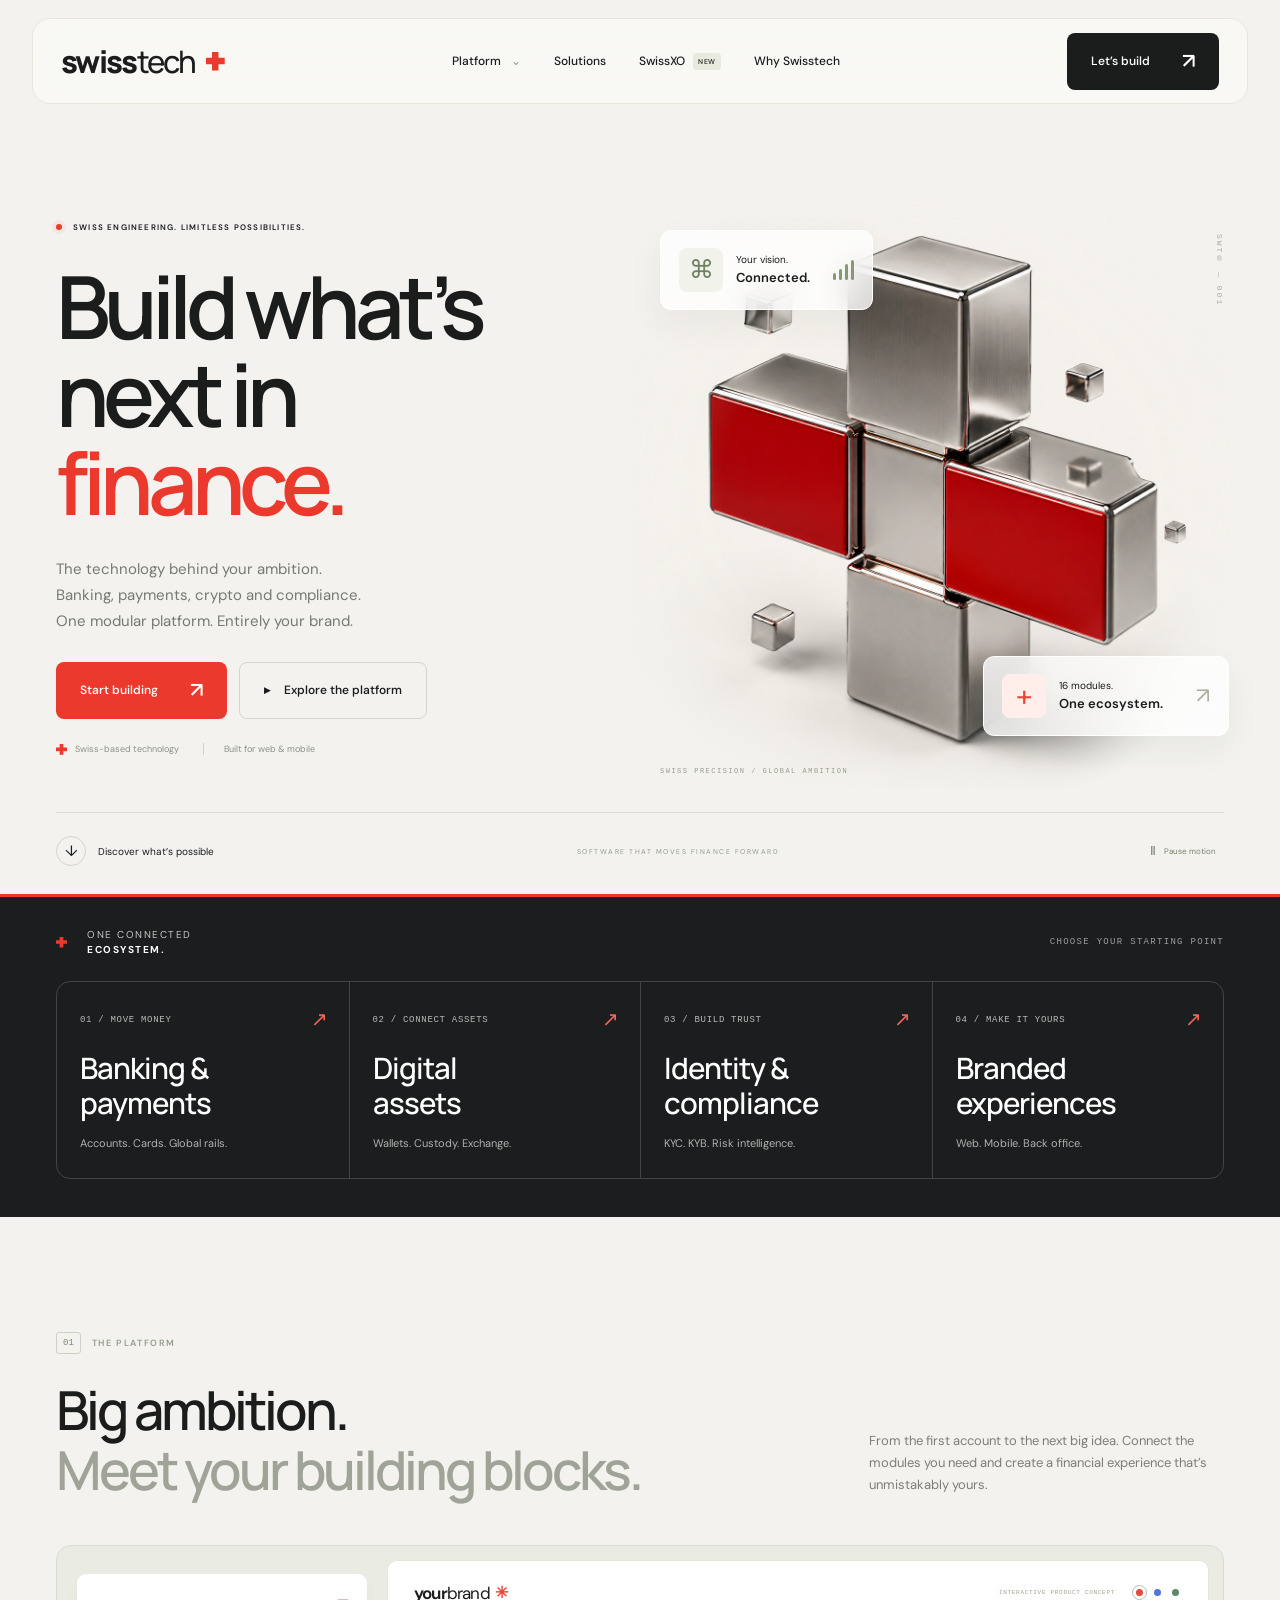
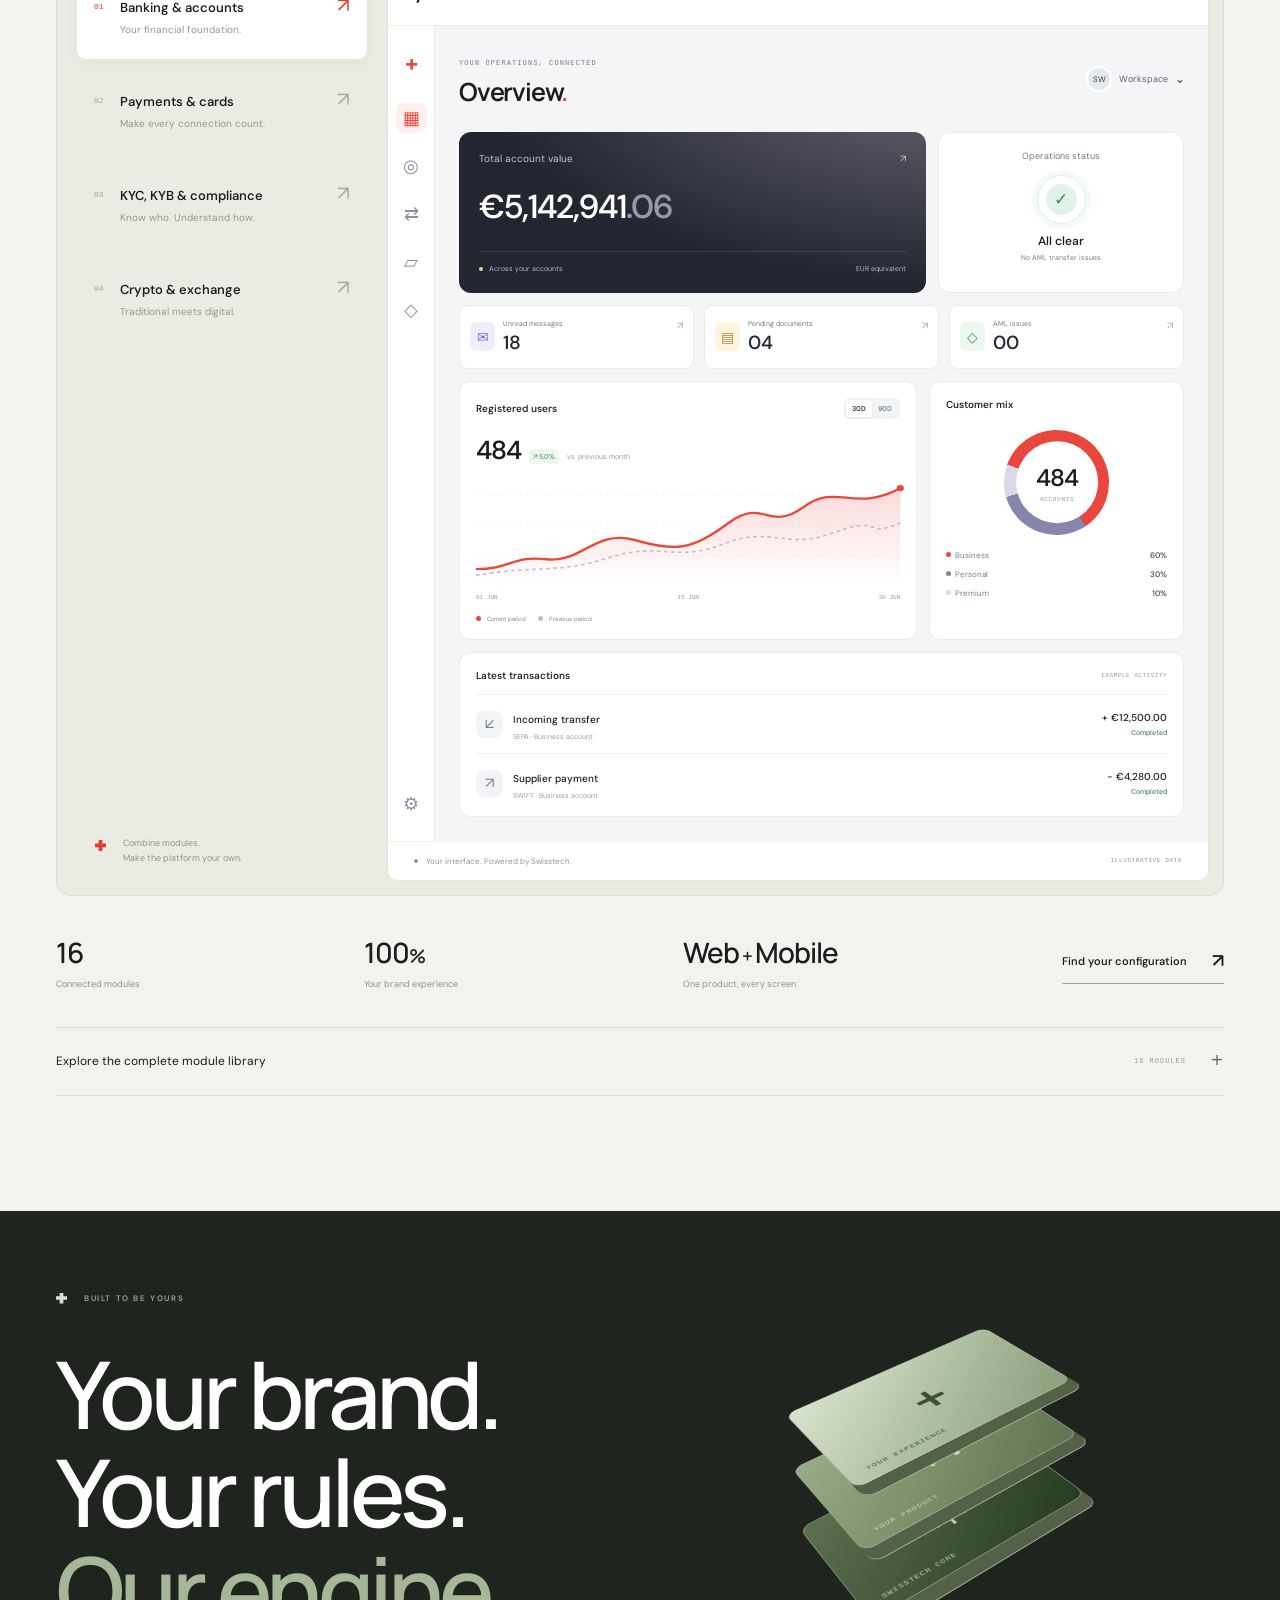
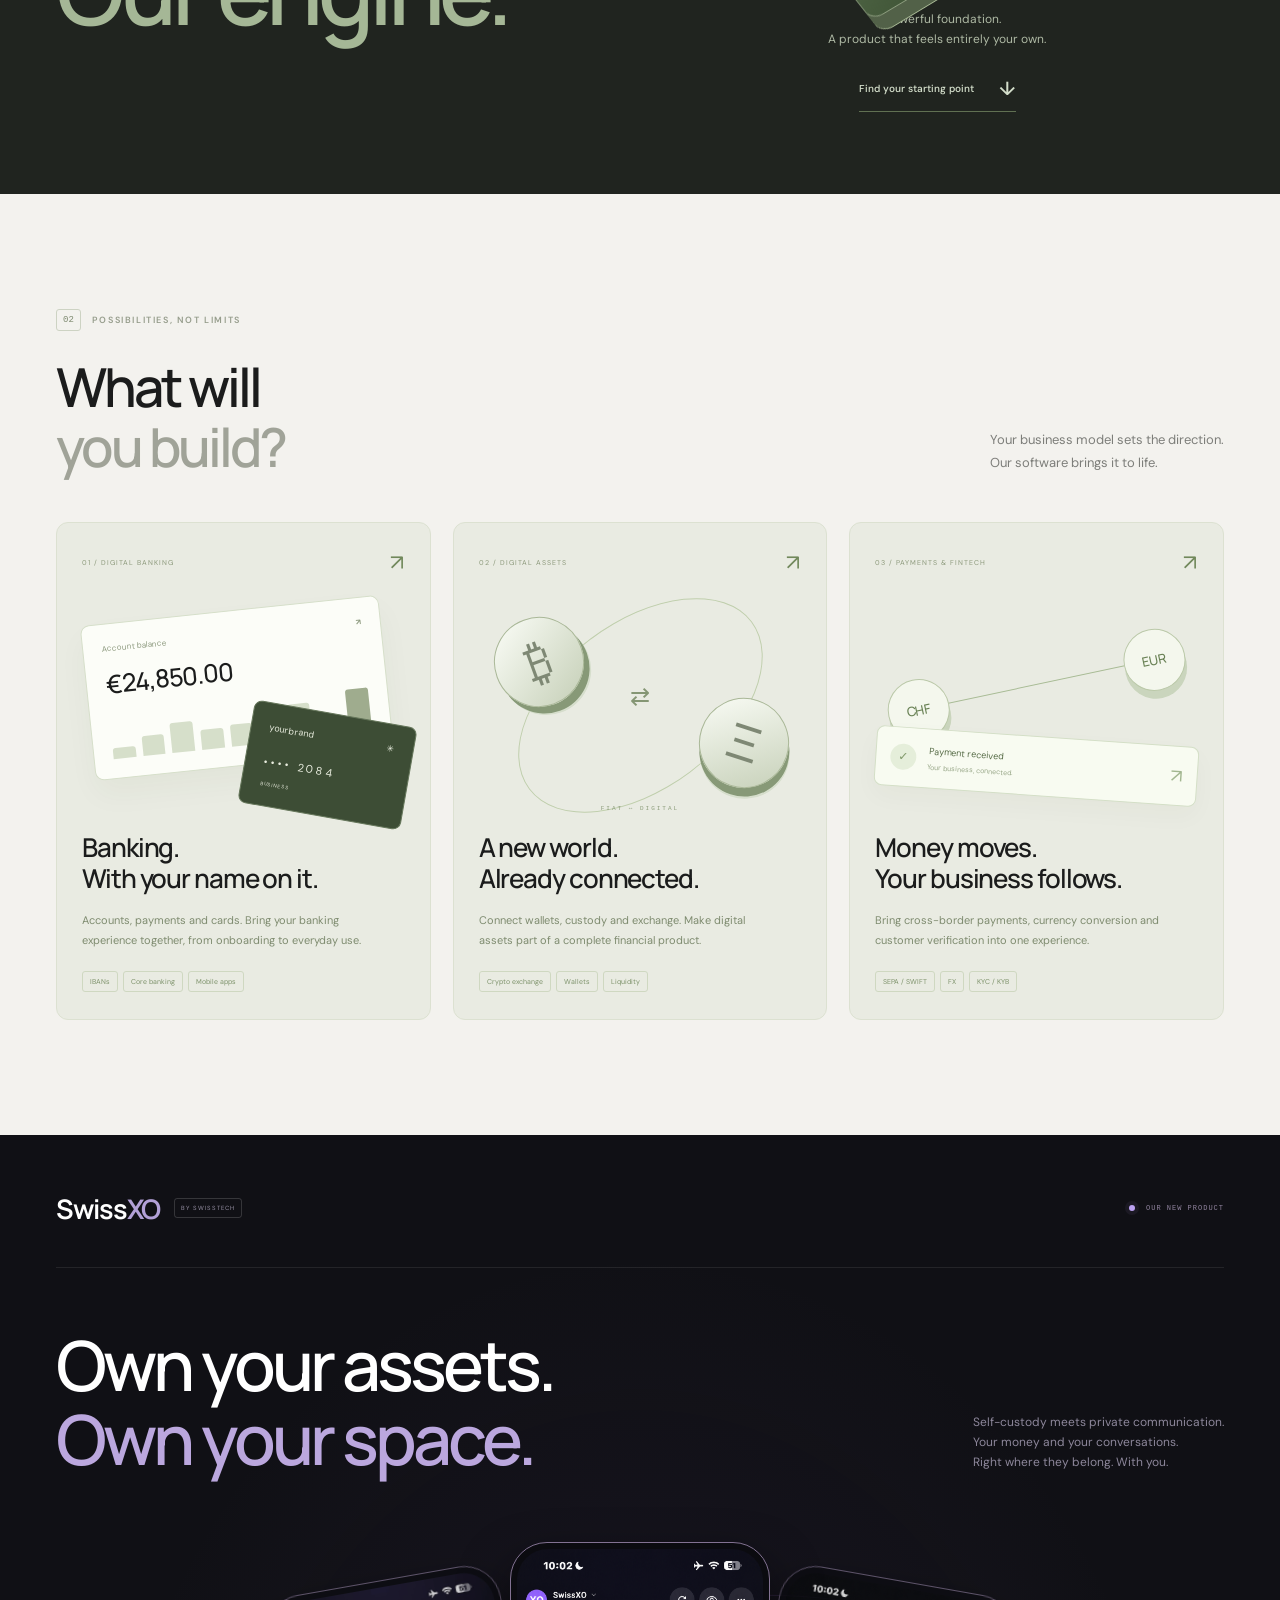
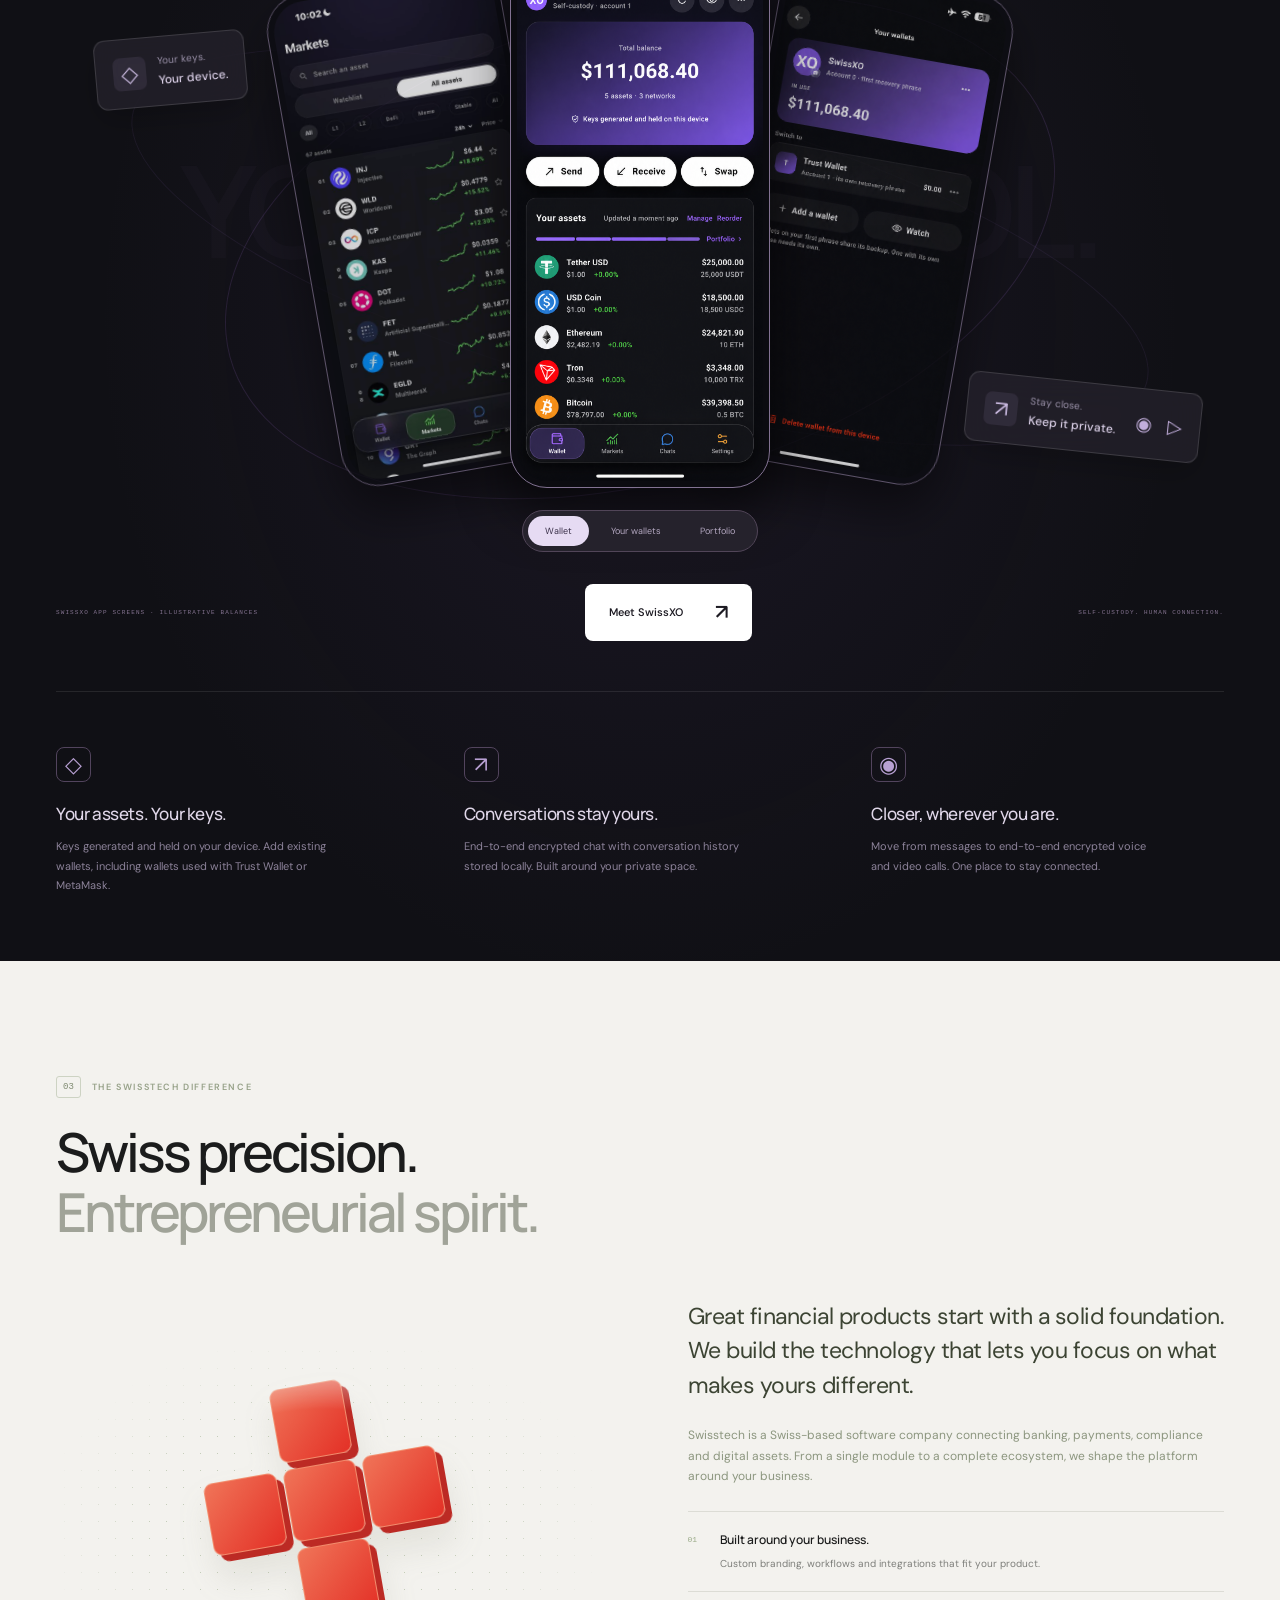
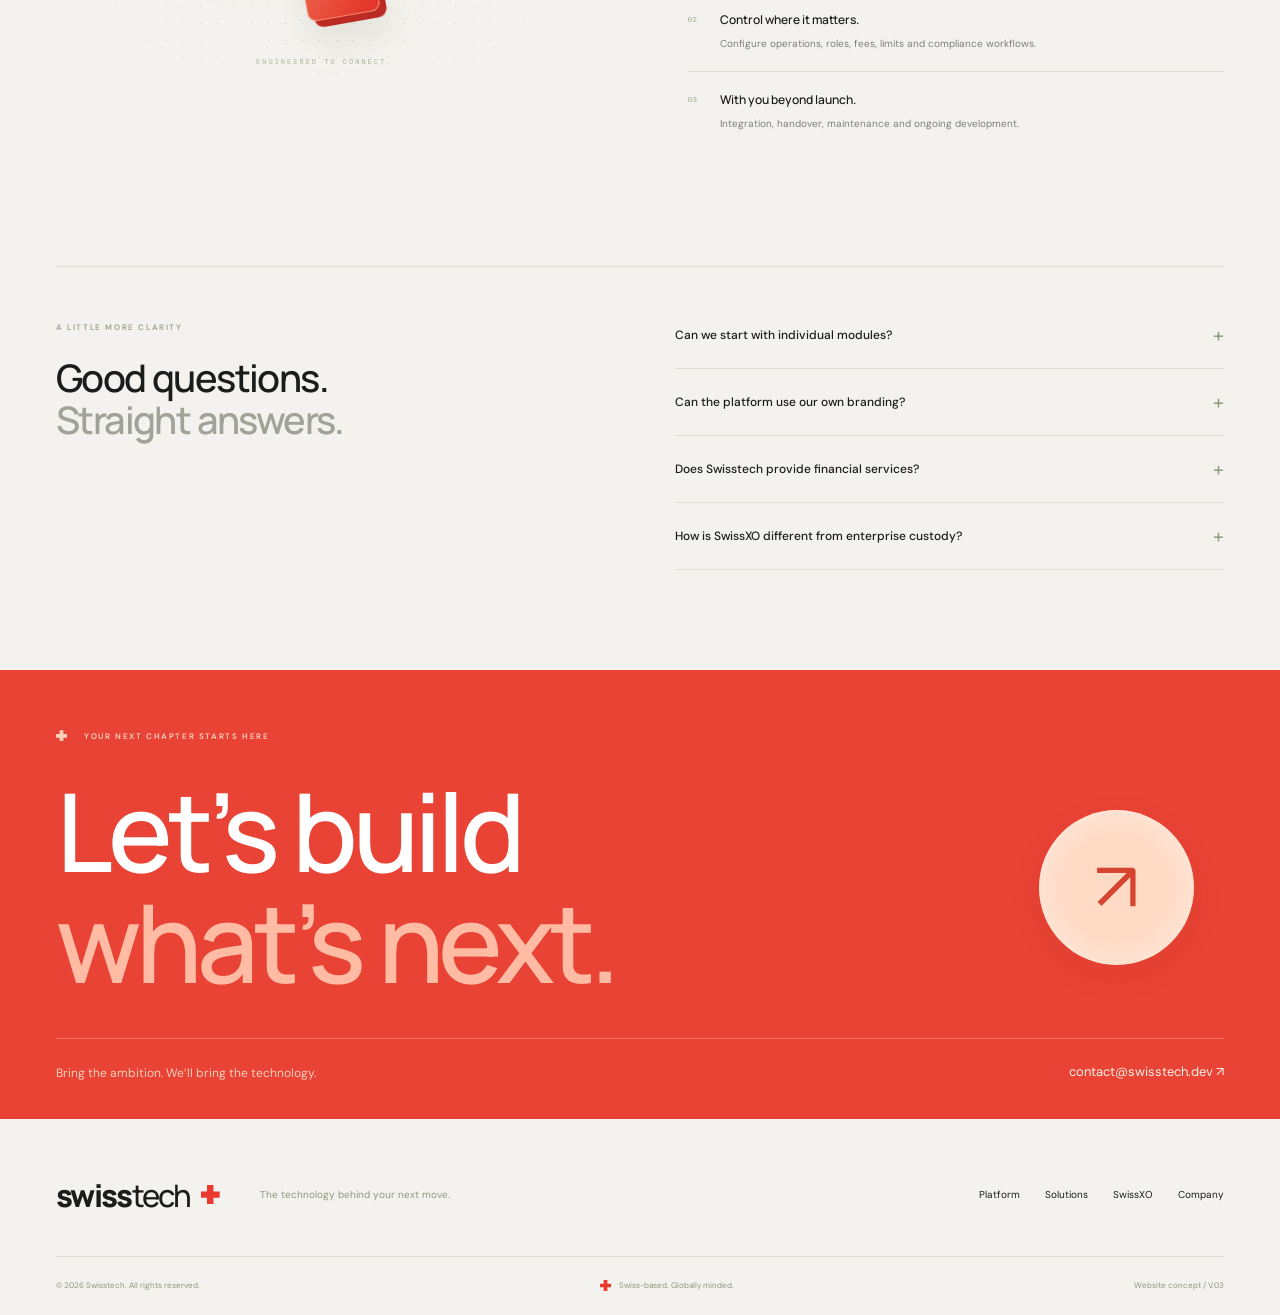
==== index.html @ 1ef25913 "Publish Swisstech evaluation website v3 Publish the reviewed static website, branded SwissXO demo sc" ====
<!doctype html>
<html lang="en">
  <head>
    <meta charset="UTF-8" />
    <meta name="viewport" content="width=device-width, initial-scale=1" />
    <meta
      name="description"
      content="Build your next financial product with Swisstech. Modular banking, payments, crypto and compliance software — and SwissXO, our self-custody wallet and private communication app."
    />
    <meta name="theme-color" content="#f3f2ee" />
    <meta name="robots" content="noindex, nofollow" />
    <title>Swisstech — Build what’s next in finance.</title>
    <link rel="icon" href="./favicon.svg" />
    <link rel="preload" as="image" href="./hero-sculpture.webp" />
    <link rel="stylesheet" href="./styles.css" />
    <link rel="stylesheet" href="./refinements.css" />
    <script type="module" src="./app.js"></script>
  </head>
  <body>
    <a class="skip" href="#main">Skip to content</a>
    <div class="scroll-progress" aria-hidden="true"></div>
    <header class="header">
      <a class="brand" href="#" aria-label="Swisstech home"
        >swiss<span>tech</span><i class="cross" aria-hidden="true"></i></a
      ><button
        class="menu-toggle"
        aria-expanded="false"
        aria-controls="navigation"
      >
        Menu <span>☰</span>
      </button>
      <nav id="navigation" aria-label="Main navigation">
        <a href="#platform">Platform <span>⌄</span></a
        ><a href="#solutions">Solutions</a
        ><a href="#swissxo">SwissXO <span class="new">NEW</span></a
        ><a href="#company">Why Swisstech</a>
      </nav>
      <button class="button dark nav-cta" data-contact>
        Let’s build <span>↗</span>
      </button>
    </header>
    <main id="main">
      <section class="hero wrap">
        <div class="hero-copy">
          <div class="eyebrow">
            <span class="status-dot"></span> SWISS ENGINEERING. LIMITLESS
            POSSIBILITIES.
          </div>
          <h1>
            Build what’s<br />next in<br /><span class="hero-last"
              >finance<span class="period">.</span></span
            >
          </h1>
          <p>
            The technology behind your ambition.<br />Banking, payments, crypto
            and compliance.<br />One modular platform. Entirely your brand.
          </p>
          <div class="actions">
            <button class="button red" data-contact>
              Start building <span>↗</span></button
            ><a class="button outline" href="#platform"
              ><span class="play-icon">▶</span> Explore the platform</a
            >
          </div>
          <div class="hero-proof">
            <span><i class="mini-cross"></i> Swiss-based technology</span
            ><span>Built for web & mobile</span>
          </div>
        </div>
        <div class="hero-art">
          <div class="sculpture-stage">
            <img
              class="sculpture"
              src="./hero-sculpture.webp"
              alt="Sculptural Swiss cross assembled from polished metal and red modular blocks"
              width="1254"
              height="1254"
              fetchpriority="high"
            />
          </div>
          <a
            class="art-label label-top"
            href="#modules"
            data-modules="experience"
          >
            <span class="tiny-icon">⌘</span>
            <div>Your vision.<strong>Connected.</strong></div>
            <span class="signal"><i></i><i></i><i></i><i></i></span>
          </a>
          <a class="art-label label-bottom" href="#modules" data-modules="all">
            <span class="tiny-icon red-icon">+</span>
            <div>16 modules.<strong>One ecosystem.</strong></div>
            <span class="label-arrow">↗</span>
          </a>
          <div class="art-coordinate">SWISS PRECISION / GLOBAL AMBITION</div>
          <div class="art-index">SWT® — 001</div>
        </div>
        <div class="hero-bottom">
          <a href="#platform"
            ><span class="circle-arrow">↓</span> Discover what’s possible</a
          ><span>SOFTWARE THAT MOVES FINANCE FORWARD</span
          ><button
            class="motion-toggle"
            aria-pressed="false"
            aria-label="Pause decorative motion"
          >
            Ⅱ <span>Pause motion</span>
          </button>
        </div>
      </section>
      <nav class="ecosystem-band" aria-label="Explore the module ecosystem">
        <div class="wrap">
          <div class="ecosystem-intro">
            <span class="mini-cross"></span
            ><span>ONE CONNECTED<br /><b>ECOSYSTEM.</b></span
            ><small>CHOOSE YOUR STARTING POINT</small>
          </div>
          <div class="ecosystem-links">
            <a href="#modules" data-modules="banking"
              ><small>01 / MOVE MONEY</small
              ><strong>Banking &<br />payments <span>↗</span></strong>
              <p>Accounts. Cards. Global rails.</p></a
            >
            <a href="#modules" data-modules="crypto"
              ><small>02 / CONNECT ASSETS</small
              ><strong>Digital<br />assets <span>↗</span></strong>
              <p>Wallets. Custody. Exchange.</p></a
            >
            <a href="#modules" data-modules="compliance"
              ><small>03 / BUILD TRUST</small
              ><strong>Identity &<br />compliance <span>↗</span></strong>
              <p>KYC. KYB. Risk intelligence.</p></a
            >
            <a href="#modules" data-modules="experience"
              ><small>04 / MAKE IT YOURS</small
              ><strong>Branded<br />experiences <span>↗</span></strong>
              <p>Web. Mobile. Back office.</p></a
            >
          </div>
        </div>
      </nav>
      <section class="platform section wrap" id="platform">
        <div class="section-heading reveal">
          <div class="eyebrow">
            <span class="section-index">01</span> THE PLATFORM
          </div>
          <h2>
            Big ambition.<br /><span class="subtle"
              >Meet your building blocks.</span
            >
          </h2>
          <p>
            From the first account to the next big idea. Connect the modules you
            need and create a financial experience that’s unmistakably yours.
          </p>
        </div>
        <div class="platform-workbench reveal">
          <div
            class="product-tabs"
            role="tablist"
            aria-label="Explore platform capabilities"
          >
            <button
              id="tab-banking"
              role="tab"
              aria-selected="true"
              aria-controls="product-panel"
              data-product="banking"
              class="active"
            >
              <span class="tab-number">01</span>
              <div>
                <strong>Banking & accounts</strong
                ><small>Your financial foundation.</small>
              </div>
              <span class="tab-arrow">↗</span></button
            ><button
              id="tab-payments"
              role="tab"
              aria-selected="false"
              tabindex="-1"
              aria-controls="product-panel"
              data-product="payments"
            >
              <span class="tab-number">02</span>
              <div>
                <strong>Payments & cards</strong
                ><small>Make every connection count.</small>
              </div>
              <span class="tab-arrow">↗</span></button
            ><button
              id="tab-compliance"
              role="tab"
              aria-selected="false"
              tabindex="-1"
              aria-controls="product-panel"
              data-product="compliance"
            >
              <span class="tab-number">03</span>
              <div>
                <strong>KYC, KYB & compliance</strong
                ><small>Know who. Understand how.</small>
              </div>
              <span class="tab-arrow">↗</span></button
            ><button
              id="tab-crypto"
              role="tab"
              aria-selected="false"
              tabindex="-1"
              aria-controls="product-panel"
              data-product="crypto"
            >
              <span class="tab-number">04</span>
              <div>
                <strong>Crypto & exchange</strong
                ><small>Traditional meets digital.</small>
              </div>
              <span class="tab-arrow">↗</span>
            </button>
            <div class="tabs-footer">
              <i class="mini-cross"></i
              ><span>Combine modules.<br />Make the platform your own.</span>
            </div>
          </div>
          <div
            class="product-panel"
            id="product-panel"
            role="tabpanel"
            aria-labelledby="tab-banking"
            tabindex="0"
          >
            <div class="preview-toolbar">
              <span class="preview-mark">your<span>brand</span><i>✳</i></span
              ><span class="demo-label">INTERACTIVE PRODUCT CONCEPT</span>
              <div
                class="theme-controls"
                role="group"
                aria-label="Preview brand colour"
              >
                <button
                  class="theme-dot active"
                  data-theme="red"
                  aria-label="Red brand colour"
                  aria-pressed="true"
                ></button
                ><button
                  class="theme-dot"
                  data-theme="blue"
                  aria-label="Blue brand colour"
                  aria-pressed="false"
                ></button
                ><button
                  class="theme-dot"
                  data-theme="green"
                  aria-label="Green brand colour"
                  aria-pressed="false"
                ></button>
              </div>
            </div>
            <div id="product-content" aria-live="polite"></div>
            <div class="preview-caption">
              <span
                ><i class="status-dot"></i> Your interface. Powered by
                Swisstech.</span
              ><span>ILLUSTRATIVE DATA</span>
            </div>
          </div>
        </div>
        <div class="platform-summary reveal">
          <div><strong>16</strong><span>Connected modules</span></div>
          <div>
            <strong>100<span>%</span></strong
            ><span>Your brand experience</span>
          </div>
          <div>
            <strong>Web<span> + </span>Mobile</strong
            ><span>One product, every screen</span>
          </div>
          <button class="text-link" data-contact>
            Find your configuration <span>↗</span>
          </button>
        </div>
        <details class="catalogue" id="modules">
          <summary>
            <span>Explore the complete module library</span
            ><span class="catalogue-count">16 MODULES <b>+</b></span>
          </summary>
          <div class="catalogue-body">
            <div
              class="filters"
              role="group"
              aria-label="Filter platform modules"
            >
              <button data-filter="all" aria-pressed="true" class="active">
                All modules <span>16</span></button
              ><button data-filter="banking" aria-pressed="false">
                Banking & payments</button
              ><button data-filter="compliance" aria-pressed="false">
                Compliance</button
              ><button data-filter="crypto" aria-pressed="false">
                Digital assets</button
              ><button data-filter="experience" aria-pressed="false">
                Web & mobile
              </button>
            </div>
            <div class="module-grid" id="module-grid" aria-live="polite"></div>
          </div>
        </details>
      </section>
      <section class="statement">
        <div class="wrap statement-inner">
          <div class="eyebrow">
            <i class="mini-cross"></i> BUILT TO BE YOURS
          </div>
          <h2 class="reveal">
            Your brand.<br />Your rules.<br /><span>Our engine.</span>
          </h2>
          <div class="statement-aside">
            <div class="stack-art" aria-hidden="true">
              <div class="stack-layer layer-one">
                <i>+</i><span>YOUR EXPERIENCE</span>
              </div>
              <div class="stack-layer layer-two">
                <i>↗</i><span>YOUR PRODUCT</span>
              </div>
              <div class="stack-layer layer-three">
                <i>✳</i><span>SWISSTECH CORE</span>
              </div>
            </div>
            <p>
              A powerful foundation.<br />A product that feels entirely your
              own.
            </p>
            <a href="#solutions" class="text-link"
              >Find your starting point <span>↓</span></a
            >
          </div>
        </div>
      </section>
      <section class="solutions-section section wrap" id="solutions">
        <div class="section-heading reveal">
          <div class="eyebrow">
            <span class="section-index">02</span> POSSIBILITIES, NOT LIMITS
          </div>
          <h2>What will<br /><span class="subtle">you build?</span></h2>
          <p>
            Your business model sets the direction.<br />Our software brings it
            to life.
          </p>
        </div>
        <div class="solutions">
          <button class="solution reveal" data-solution="Digital banking">
            <div class="solution-top">
              <span>01 / DIGITAL BANKING</span><i>↗</i>
            </div>
            <div class="solution-visual bank-visual" aria-hidden="true">
              <div class="mini-account">
                <span>Account balance <b>↗</b></span
                ><strong>€24,850.00</strong>
                <div class="mini-bars">
                  <i></i><i></i><i></i><i></i><i></i><i></i><i></i><i></i
                  ><i></i>
                </div>
              </div>
              <div class="mini-bankcard">
                <span>yourbrand <i>✳</i></span
                ><b>•••• 2084</b><small>BUSINESS</small>
              </div>
            </div>
            <h3>Banking.<br />With your name on it.</h3>
            <p>
              Accounts, payments and cards. Bring your banking experience
              together, from onboarding to everyday use.
            </p>
            <div class="tags">
              <span>IBANs</span><span>Core banking</span
              ><span>Mobile apps</span>
            </div>
          </button>
          <button class="solution reveal" data-solution="Crypto & exchanges">
            <div class="solution-top">
              <span>02 / DIGITAL ASSETS</span><i>↗</i>
            </div>
            <div class="solution-visual crypto-visual" aria-hidden="true">
              <div class="coin coin-btc">₿</div>
              <div class="exchange-orbit"></div>
              <div class="exchange-symbol">⇄</div>
              <div class="coin coin-eth">Ξ</div>
              <span class="crypto-caption">FIAT ↔ DIGITAL</span>
            </div>
            <h3>A new world.<br />Already connected.</h3>
            <p>
              Connect wallets, custody and exchange. Make digital assets part of
              a complete financial product.
            </p>
            <div class="tags">
              <span>Crypto exchange</span><span>Wallets</span
              ><span>Liquidity</span>
            </div>
          </button>
          <button class="solution reveal" data-solution="Payments & fintech">
            <div class="solution-top">
              <span>03 / PAYMENTS & FINTECH</span><i>↗</i>
            </div>
            <div class="solution-visual payment-visual" aria-hidden="true">
              <div class="payment-route">
                <span class="route-origin">CHF</span><i></i
                ><span class="route-destination">EUR</span>
              </div>
              <div class="mini-transfer">
                <span class="transfer-check">✓</span>
                <div>
                  Payment received<small>Your business, connected.</small>
                </div>
                <b>↗</b>
              </div>
            </div>
            <h3>Money moves.<br />Your business follows.</h3>
            <p>
              Bring cross-border payments, currency conversion and customer
              verification into one experience.
            </p>
            <div class="tags">
              <span>SEPA / SWIFT</span><span>FX</span><span>KYC / KYB</span>
            </div>
          </button>
        </div>
      </section>
      <section class="swissxo-section" id="swissxo">
        <div class="xo-grain" aria-hidden="true"></div>
        <div class="wrap">
          <div class="xo-topline">
            <span class="xo-wordmark"
              >Swiss<span>XO</span><i>BY SWISSTECH</i></span
            ><span class="xo-new"
              ><i class="status-dot"></i> OUR NEW PRODUCT</span
            >
          </div>
          <div class="xo-heading reveal">
            <h2>Own your assets.<br /><span>Own your space.</span></h2>
            <p>
              Self-custody meets private communication.<br />Your money and your
              conversations.<br />Right where they belong. With you.
            </p>
          </div>
          <div class="xo-stage">
            <div class="xo-orbit orbit-one"></div>
            <div class="xo-orbit orbit-two"></div>
            <div class="xo-background-word" aria-hidden="true">
              YOUR CONTROL.
            </div>
            <div class="xo-floating-note note-keys">
              <span>◇</span>
              <div>Your keys.<strong>Your device.</strong></div>
            </div>
            <div class="phone phone-left">
              <img
                src="./swissxo-markets.jpg"
                alt="SwissXO markets view with asset prices and watchlists"
                loading="lazy"
                width="590"
                height="1280"
              />
            </div>
            <div class="phone phone-center">
              <img
                id="xo-screen"
                src="./swissxo-wallet-funded.webp"
                alt="SwissXO self-custody wallet with keys held on the device"
                loading="lazy"
                width="590"
                height="1280"
              />
            </div>
            <div class="phone phone-right">
              <img
                src="./swissxo-wallets-funded.webp"
                alt="SwissXO wallet manager showing multiple wallets including Trust Wallet"
                loading="lazy"
                width="590"
                height="1280"
              />
            </div>
            <div class="xo-floating-note note-chat">
              <span>↗</span>
              <div>Stay close.<strong>Keep it private.</strong></div>
              <i>◉ &nbsp; ▷</i>
            </div>
            <div
              class="screen-switcher"
              role="group"
              aria-label="SwissXO screenshots"
            >
              <button class="active" data-screen="wallet" aria-pressed="true">
                Wallet</button
              ><button data-screen="wallets" aria-pressed="false">
                Your wallets</button
              ><button data-screen="portfolio" aria-pressed="false">
                Portfolio
              </button>
            </div>
          </div>
          <div class="xo-bottom">
            <span>SWISSXO APP SCREENS · ILLUSTRATIVE BALANCES</span
            ><button class="button light" data-contact data-interest="SwissXO">
              Meet SwissXO <span>↗</span></button
            ><span>SELF-CUSTODY. HUMAN CONNECTION.</span>
          </div>
          <div class="xo-features">
            <article>
              <span class="feature-symbol">◇</span>
              <h3>Your assets. Your keys.</h3>
              <p>
                Keys generated and held on your device. Add existing wallets,
                including wallets used with Trust Wallet or MetaMask.
              </p>
            </article>
            <article>
              <span class="feature-symbol">↗</span>
              <h3>Conversations stay yours.</h3>
              <p>
                End-to-end encrypted chat with conversation history stored
                locally. Built around your private space.
              </p>
            </article>
            <article>
              <span class="feature-symbol">◉</span>
              <h3>Closer, wherever you are.</h3>
              <p>
                Move from messages to end-to-end encrypted voice and video
                calls. One place to stay connected.
              </p>
            </article>
          </div>
        </div>
      </section>
      <section class="company section wrap" id="company">
        <div class="company-title reveal">
          <div class="eyebrow">
            <span class="section-index">03</span> THE SWISSTECH DIFFERENCE
          </div>
          <h2>
            Swiss precision.<br /><span class="subtle"
              >Entrepreneurial spirit.</span
            >
          </h2>
        </div>
        <div class="company-body">
          <div class="company-mark" aria-hidden="true">
            <div class="swiss-grid"><i></i><i></i><i></i><i></i><i></i></div>
            <span>ENGINEERED TO CONNECT.</span>
          </div>
          <div class="company-copy">
            <p class="large-copy">
              Great financial products start with a solid foundation. We build
              the technology that lets you focus on what makes yours different.
            </p>
            <p>
              Swisstech is a Swiss-based software company connecting banking,
              payments, compliance and digital assets. From a single module to a
              complete ecosystem, we shape the platform around your business.
            </p>
            <div class="principles">
              <article>
                <span>01</span>
                <div>
                  <h3>Built around your business.</h3>
                  <p>
                    Custom branding, workflows and integrations that fit your
                    product.
                  </p>
                </div>
              </article>
              <article>
                <span>02</span>
                <div>
                  <h3>Control where it matters.</h3>
                  <p>
                    Configure operations, roles, fees, limits and compliance
                    workflows.
                  </p>
                </div>
              </article>
              <article>
                <span>03</span>
                <div>
                  <h3>With you beyond launch.</h3>
                  <p>
                    Integration, handover, maintenance and ongoing development.
                  </p>
                </div>
              </article>
            </div>
          </div>
        </div>
      </section>
      <section class="faq-section wrap">
        <div>
          <div class="eyebrow">A LITTLE MORE CLARITY</div>
          <h2>
            Good questions.<br /><span class="subtle">Straight answers.</span>
          </h2>
        </div>
        <div class="faq">
          <details>
            <summary>
              Can we start with individual modules?<span>+</span>
            </summary>
            <p>
              Yes. Start with the components you need and scope additional
              capabilities as your product develops. We’ll map dependencies and
              integrations around your use case.
            </p>
          </details>
          <details>
            <summary>
              Can the platform use our own branding?<span>+</span>
            </summary>
            <p>
              Yes. Web and mobile interfaces can be tailored to your identity,
              language and product workflows. The configuration and
              customisation scope is agreed before implementation.
            </p>
          </details>
          <details>
            <summary>
              Does Swisstech provide financial services?<span>+</span>
            </summary>
            <p>
              Swisstech provides the software. Banking rails, card programmes
              and other financial services depend on the selected providers,
              their approval and availability in your market.
            </p>
          </details>
          <details>
            <summary>
              How is SwissXO different from enterprise custody?<span>+</span>
            </summary>
            <p>
              SwissXO is a self-custody product with keys held on the user’s
              device. The platform’s crypto wallet and custody module is a
              separate enterprise offering with configurable custody
              integrations and operational controls.
            </p>
          </details>
        </div>
      </section>
      <section class="cta">
        <div class="wrap">
          <div class="eyebrow">
            <i class="mini-cross"></i> YOUR NEXT CHAPTER STARTS HERE
          </div>
          <div class="cta-heading">
            <h2>Let’s build<br /><span>what’s next.</span></h2>
            <button
              class="cta-orb"
              data-contact
              aria-label="Start a conversation with Swisstech"
            >
              ↗
            </button>
          </div>
          <div class="cta-bottom">
            <p>Bring the ambition. We’ll bring the technology.</p>
            <a href="mailto:contact@swisstech.dev">contact@swisstech.dev ↗</a>
          </div>
        </div>
      </section>
    </main>
    <footer class="footer wrap">
      <div class="footer-top">
        <a class="brand" href="#" aria-label="Swisstech home"
          >swiss<span>tech</span><i class="cross" aria-hidden="true"></i
        ></a>
        <p>The technology behind your next move.</p>
        <div>
          <a href="#platform">Platform</a><a href="#solutions">Solutions</a
          ><a href="#swissxo">SwissXO</a><a href="#company">Company</a>
        </div>
      </div>
      <div class="footer-bottom">
        <span>© 2026 Swisstech. All rights reserved.</span
        ><span><i class="mini-cross"></i> Swiss-based. Globally minded.</span
        ><span>Website concept / V.03</span>
      </div>
    </footer>
    <dialog id="contact-dialog">
      <button class="close-dialog" aria-label="Close contact form">×</button>
      <div class="eyebrow">LET’S BUILD SOMETHING</div>
      <h2>Tell us your vision.</h2>
      <p>Choose a starting point. We’ll take it from there.</p>
      <form id="contact-form">
        <label
          >Your name<input
            name="name"
            autocomplete="name"
            required
            maxlength="100"
            placeholder="Full name" /></label
        ><label
          >Work email<input
            name="email"
            type="email"
            autocomplete="email"
            required
            maxlength="200"
            placeholder="you@company.com" /></label
        ><label
          >I’m interested in<select name="interest">
            <option>Complete fintech platform</option>
            <option>Digital banking</option>
            <option>Crypto & exchanges</option>
            <option>Payments & fintech</option>
            <option>KYC / KYB & compliance</option>
            <option>SwissXO</option>
            <option>Other / custom development</option>
          </select></label
        ><label
          >Your project<textarea
            name="message"
            rows="3"
            maxlength="3000"
            placeholder="A little about what you’d like to build…"
          ></textarea></label
        ><button class="button red" type="submit">
          Continue in email <span>↗</span>
        </button>
        <p class="form-note">
          Opens a draft in your email app to contact@swisstech.dev. Nothing is
          submitted or stored on this website.
        </p>
        <p id="form-status" role="status"></p>
      </form>
    </dialog>
  </body>
</html>
---- styles.css ----
@import url("https://fonts.googleapis.com/css2?family=DM+Sans:wght@400;450;500;550;600;650;700&family=Manrope:wght@400;500;600;650;700;750;800&display=swap");
:root {
  --paper: #f3f2ee;
  --ink: #1b1c1c;
  --muted: #7d7e7a;
  --red: #ec392e;
  --line: #dcdcd5;
  --font: "DM Sans", Arial, sans-serif;
  --display: "Manrope", Arial, sans-serif;
  --accent: #e9473d;
  --accent-soft: #fff0ed;
  --accent-rgb: 233, 71, 61;
}
* {
  box-sizing: border-box;
}
html {
  scroll-behavior: smooth;
  scroll-padding-top: 120px;
}
body {
  margin: 0;
  background: var(--paper);
  color: var(--ink);
  font-family: var(--font);
  -webkit-font-smoothing: antialiased;
  font-size: 15px;
}
button,
input,
select,
textarea {
  font: inherit;
}
a {
  color: inherit;
  text-decoration: none;
}
button {
  cursor: pointer;
  color: inherit;
  border: 0;
}
button,
a {
  -webkit-tap-highlight-color: transparent;
}
h1,
h2,
h3,
p {
  margin: 0;
}
h1,
h2,
h3 {
  font-family: var(--display);
}
p {
  color: var(--muted);
  line-height: 1.7;
}
button:focus-visible,
a:focus-visible,
summary:focus-visible,
[tabindex="0"]:focus-visible {
  outline: 3px solid #ba6bec;
  outline-offset: 5px;
}
.wrap {
  width: min(1320px, calc(100% - 112px));
  margin-inline: auto;
}
.header {
  height: 86px;
  margin: 18px auto 0;
  width: calc(100% - 64px);
  max-width: 1460px;
  padding: 0 28px;
  display: flex;
  align-items: center;
  justify-content: space-between;
  gap: 35px;
  border: 1px solid #e6e6dd;
  border-radius: 18px;
  background: #f9f9f5d9;
  backdrop-filter: blur(22px);
  position: sticky;
  top: 12px;
  z-index: 100;
  transition: box-shadow 0.3s;
}
.header.scrolled {
  box-shadow: 0 12px 35px #1419140c;
}
.brand {
  font: 800 31px var(--display);
  letter-spacing: -1.7px;
  display: inline-flex;
  align-items: center;
}
.brand > span {
  font-weight: 500;
}
.cross,
.mini-cross {
  background: var(--red);
  width: 19px;
  height: 19px;
  display: inline-block;
  margin-left: 10px;
  clip-path: polygon(
    33% 0,
    67% 0,
    67% 33%,
    100% 33%,
    100% 67%,
    67% 67%,
    67% 100%,
    33% 100%,
    33% 67%,
    0 67%,
    0 33%,
    33% 33%
  );
}
.mini-cross {
  width: 11px;
  height: 11px;
  margin: 0 6px 0 0;
  vertical-align: middle;
}
.header nav {
  display: flex;
  gap: 33px;
  font-size: 12px;
  font-weight: 500;
  align-items: center;
}
.header nav > a {
  padding: 12px 0;
  transition: color 0.2s;
}
.header nav > a:hover {
  color: var(--red);
}
.header nav > a > span:not(.new) {
  margin-left: 7px;
  color: #979890;
}
.new {
  font-size: 7px;
  background: #e9eadf;
  padding: 4px 5px;
  border-radius: 4px;
  margin-left: 5px;
  vertical-align: middle;
  letter-spacing: 0.5px;
}
.button {
  display: inline-flex;
  align-items: center;
  justify-content: center;
  gap: 32px;
  padding: 18px 24px;
  border-radius: 8px;
  font-size: 12px;
  font-weight: 550;
  transition:
    transform 0.25s,
    box-shadow 0.25s,
    background 0.25s;
  white-space: nowrap;
}
.button > span {
  font-size: 21px;
  line-height: 1;
}
.button.dark {
  background: var(--ink);
  color: white;
}
.button.red {
  background: var(--red);
  color: white;
}
.button.light {
  background: #fff;
  color: #1d1b23;
}
.button.outline {
  background: transparent;
  border: 1px solid #d4d6cd;
  gap: 13px;
}
.button.outline .play-icon {
  font-size: 9px;
}
.button:hover {
  transform: translateY(-3px);
  box-shadow: 0 8px 20px #1f231515;
}
.button.red:hover {
  background: #d52c23;
}
.button.dark:hover {
  background: #363b32;
}
.menu-toggle {
  display: none;
}
.eyebrow {
  display: flex;
  align-items: center;
  gap: 11px;
  font-size: 9px;
  letter-spacing: 1.6px;
  font-weight: 600;
}
.status-dot {
  display: inline-block;
  width: 6px;
  height: 6px;
  background: var(--red);
  border-radius: 50%;
  box-shadow: 0 0 0 4px #ed433010;
}
.hero {
  position: relative;
  display: grid;
  grid-template-columns: 1fr 1fr;
  min-height: 790px;
  padding-top: 73px;
  padding-bottom: 94px;
  align-items: center;
  gap: 0;
}
.hero-copy {
  position: relative;
  z-index: 3;
}
.hero-copy .eyebrow {
  font-size: 8px;
  letter-spacing: 1.2px;
}
.hero h1 {
  font-weight: 600;
  font-size: clamp(68px, 6.8vw, 104px);
  letter-spacing: -6px;
  line-height: 1.01;
  margin: 30px 0;
}
.hero-last {
  color: var(--red);
}
.period {
  color: var(--red);
}
.hero-copy > p {
  font-size: 15px;
  line-height: 1.75;
  color: #767973;
}
.actions {
  display: flex;
  gap: 12px;
  margin-top: 27px;
}
.hero-proof {
  font-size: 9px;
  color: #8c9186;
  display: flex;
  gap: 24px;
  align-items: center;
  margin-top: 24px;
}
.hero-proof > span + span {
  border-left: 1px solid #cfd3c7;
  padding-left: 20px;
}
.hero-art {
  position: relative;
  height: 570px;
  isolation: isolate;
  min-width: 0;
}
.sculpture-stage {
  position: absolute;
  inset: -15px -32px -15px -35px;
  animation: floatSculpture 8s ease-in-out infinite;
  will-change: transform;
}
.sculpture {
  width: 100%;
  height: 100%;
  object-fit: contain;
  mix-blend-mode: multiply;
  mask-image: radial-gradient(
    ellipse at center,
    #000 45%,
    #000c 62%,
    transparent 78%
  );
  transform: translate3d(var(--pointer-x, 0px), var(--pointer-y, 0px), 0);
  transition: transform 0.6s ease-out;
}
.art-label {
  position: absolute;
  display: flex;
  align-items: center;
  background: #ffffffc9;
  backdrop-filter: blur(15px);
  border: 1px solid #fff;
  border-radius: 11px;
  padding: 17px 18px;
  gap: 13px;
  box-shadow: 0 13px 35px #2930210e;
  font-size: 10px;
}
.art-label strong {
  display: block;
  font-weight: 600;
  font-size: 13px;
  margin-top: 3px;
}
.label-top {
  top: 26px;
  left: 20px;
  animation: floatLabel 7s ease-in-out infinite;
}
.label-bottom {
  bottom: 38px;
  right: -5px;
  animation: floatLabel 7s ease-in-out infinite reverse;
}
.tiny-icon {
  background: #f1f3ea;
  font-size: 25px;
  width: 44px;
  height: 44px;
  display: grid;
  place-items: center;
  border-radius: 8px;
  color: #708063;
}
.red-icon {
  color: #e94537;
  background: #ffeee9;
  font-size: 30px;
}
.signal {
  display: flex;
  align-items: flex-end;
  gap: 3px;
  margin-left: 10px;
  height: 20px;
}
.signal i {
  width: 3px;
  background: #859879;
  border-radius: 2px;
  animation: signalPulse 3s ease-in-out infinite;
}
.signal i:nth-child(1) {
  height: 7px;
}
.signal i:nth-child(2) {
  height: 11px;
  animation-delay: 0.2s;
}
.signal i:nth-child(3) {
  height: 16px;
  animation-delay: 0.4s;
}
.signal i:nth-child(4) {
  height: 20px;
  animation-delay: 0.6s;
}
.label-arrow {
  font-size: 22px;
  margin-left: 20px;
  color: #a8b09f;
}
.art-coordinate {
  position: absolute;
  bottom: -1px;
  left: 20px;
  font: 7px monospace;
  letter-spacing: 1.5px;
  color: #999e8e;
}
.art-index {
  position: absolute;
  top: 30px;
  right: 0;
  writing-mode: vertical-rl;
  font: 8px monospace;
  letter-spacing: 2px;
  color: #a9aea0;
}
.hero-bottom {
  display: flex;
  justify-content: space-between;
  align-items: center;
  position: absolute;
  left: 0;
  right: 0;
  bottom: 27px;
  border-top: 1px solid var(--line);
  padding-top: 22px;
}
.hero-bottom > a {
  font-size: 10px;
  display: flex;
  align-items: center;
  gap: 12px;
}
.circle-arrow {
  display: grid;
  place-items: center;
  border: 1px solid #d2d6c9;
  border-radius: 50%;
  width: 30px;
  height: 30px;
  font-size: 15px;
}
.hero-bottom > span {
  font-size: 7px;
  letter-spacing: 1.5px;
  color: #949a8b;
}
.motion-toggle {
  background: transparent;
  display: flex;
  align-items: center;
  gap: 8px;
  font-size: 12px;
  color: #78806f;
  padding: 8px;
}
.motion-toggle span {
  font-size: 8px;
}
.ticker {
  background: var(--red);
  color: white;
  overflow: hidden;
  padding: 24px 0;
  transform: rotate(-1.2deg);
  width: 100%;
  position: relative;
  z-index: 4;
}
.ticker-track {
  display: flex;
  align-items: center;
  gap: 45px;
  width: max-content;
  animation: marquee 45s linear infinite;
}
.ticker span {
  font: 650 29px var(--display);
  letter-spacing: -1px;
}
.ticker i {
  font-style: normal;
  font-size: 31px;
  opacity: 0.65;
}
.section {
  padding-block: 115px;
}
.section-heading {
  display: grid;
  grid-template-columns: 1.6fr 1fr;
  gap: 26px 40px;
  align-items: end;
  margin-bottom: 45px;
}
.section-heading > .eyebrow {
  grid-column: 1/-1;
  color: #969d8c;
}
.section-index {
  font: 9px monospace;
  border: 1px solid #cdd3c3;
  padding: 5px 6px;
  border-radius: 3px;
  letter-spacing: 0;
  color: #7e8a70;
}
h2 {
  font-size: clamp(43px, 4.2vw, 65px);
  font-weight: 550;
  letter-spacing: -3px;
  line-height: 1.11;
}
.subtle {
  color: #a0a398;
}
.section-heading > p {
  max-width: 355px;
  font-size: 13px;
  justify-self: end;
  margin-bottom: 3px;
}
.platform-workbench {
  display: grid;
  grid-template-columns: 330px 1fr;
  border: 1px solid #d9ddd0;
  border-radius: 15px;
  overflow: hidden;
  background: #eaece3;
}
.product-tabs {
  padding: 28px 20px;
  display: flex;
  flex-direction: column;
  gap: 9px;
}
.product-tabs > button {
  text-align: left;
  display: flex;
  align-items: flex-start;
  gap: 16px;
  background: transparent;
  padding: 23px 17px;
  border-radius: 9px;
  transition:
    background 0.25s,
    box-shadow 0.25s;
}
.tab-number {
  font: 8px monospace;
  color: #9ca590;
  line-height: 20px;
}
.product-tabs strong {
  font-weight: 550;
  font-size: 13px;
}
.product-tabs small {
  display: block;
  font-size: 10px;
  color: #929b85;
  margin-top: 6px;
}
.tab-arrow {
  margin-left: auto;
  font-size: 20px;
  line-height: 16px;
  color: #a4ae95;
}
.product-tabs > button.active {
  background: #fff;
  box-shadow: 0 8px 14px #2b381009;
}
.product-tabs > button.active .tab-number,
.product-tabs > button.active .tab-arrow {
  color: var(--red);
}
.product-tabs > button:not(.active):hover {
  background: #f5f6ef;
}
.tabs-footer {
  margin-top: auto;
  padding: 30px 18px 0;
  display: flex;
  gap: 11px;
  align-items: flex-start;
  font-size: 9px;
  line-height: 1.7;
  color: #8e9980;
}
.tabs-footer i {
  margin-top: 4px;
}
.product-panel {
  margin: 14px 14px 14px 0;
  background: #fff;
  border: 1px solid #e3e7d8;
  border-radius: 10px;
  overflow: hidden;
  min-width: 0;
}
.preview-toolbar {
  height: 65px;
  border-bottom: 1px solid #edf0e6;
  padding: 0 26px;
  display: flex;
  align-items: center;
  gap: 18px;
}
.preview-mark {
  font-size: 17px;
  letter-spacing: -0.8px;
  font-weight: 650;
  display: flex;
  align-items: center;
}
.preview-mark > span {
  font-weight: 400;
}
.preview-mark > i {
  font-style: normal;
  font-size: 16px;
  margin-left: 5px;
  color: var(--accent);
  transition: color 0.3s;
}
.demo-label {
  font: 6px monospace;
  letter-spacing: 0.7px;
  color: #9ca58e;
  margin-left: auto;
}
.theme-controls {
  display: flex;
  gap: 5px;
  align-items: center;
}
.theme-dot {
  width: 13px;
  height: 13px;
  border-radius: 50%;
  background: #e9473d;
  border: 3px solid #fff;
  outline: 1px solid transparent;
  padding: 0;
}
.theme-dot[data-theme="blue"] {
  background: #5473d9;
}
.theme-dot[data-theme="green"] {
  background: #5f886a;
}
.theme-dot.active {
  outline-color: #b7bfac;
}
.product-panel[data-colour="blue"] {
  --accent: #5473d9;
  --accent-soft: #edf1ff;
  --accent-rgb: 84, 115, 217;
}
.product-panel[data-colour="green"] {
  --accent: #5f886a;
  --accent-soft: #eef5ec;
  --accent-rgb: 95, 136, 106;
}
#product-content {
  min-height: 367px;
  padding: 27px 28px;
  animation: fadeIn 0.4s ease-out;
}
.preview-caption {
  display: flex;
  align-items: center;
  justify-content: space-between;
  border-top: 1px solid #f0f2e9;
  padding: 14px 26px;
  font-size: 8px;
  color: #8f9a81;
}
.preview-caption > span:first-child {
  display: flex;
  align-items: center;
  gap: 8px;
}
.preview-caption .status-dot {
  background: #8b9f7b;
  box-shadow: none;
  width: 4px;
  height: 4px;
}
.preview-caption > span:last-child {
  font: 6px monospace;
  letter-spacing: 0.6px;
}
.ui-heading {
  display: flex;
  align-items: center;
  justify-content: space-between;
  gap: 10px;
  margin-bottom: 24px;
}
.ui-heading small {
  font: 7px monospace;
  letter-spacing: 1px;
  color: #98a289;
  display: block;
  margin-bottom: 7px;
}
.ui-heading h3 {
  font-size: 19px;
  font-weight: 550;
  letter-spacing: -0.6px;
}
.ui-heading > span {
  font-size: 8px;
  background: #f4f6ee;
  color: #88967a;
  padding: 7px 10px;
  border-radius: 4px;
}
.ui-metrics {
  display: grid;
  grid-template-columns: 1fr 1fr;
  gap: 16px;
}
.ui-balance small {
  font-size: 8px;
  color: #929b87;
}
.ui-balance > strong {
  font: 500 29px var(--display);
  letter-spacing: -1px;
  display: block;
  margin-top: 7px;
}
.ui-balance > strong > span {
  color: #b7beae;
}
.ui-balance > p {
  font-size: 7px;
  margin-top: 6px;
}
.ui-balance > p > span {
  color: #799568;
  margin-right: 7px;
}
.ui-chart {
  height: 98px;
  position: relative;
  margin-top: 6px;
  background: repeating-linear-gradient(
    to bottom,
    transparent,
    transparent 31px,
    #f0f3e8 32px
  );
}
.ui-chart svg {
  width: 100%;
  height: 100%;
  color: var(--accent);
  overflow: visible;
}
.chart-path {
  stroke-dasharray: 800;
  stroke-dashoffset: 0;
  animation: drawLine 1.4s ease-out;
}
.ui-chart-labels {
  display: flex;
  justify-content: space-between;
  color: #aab29e;
  font: 6px monospace;
}
.ui-accounts {
  display: grid;
  grid-template-columns: repeat(3, 1fr);
  gap: 10px;
  margin-top: 20px;
}
.ui-account {
  border: 1px solid #e6ebdc;
  border-radius: 7px;
  padding: 12px;
}
.currency-symbol {
  width: 24px;
  height: 24px;
  border-radius: 50%;
  background: var(--accent-soft);
  color: var(--accent);
  display: grid;
  place-items: center;
  font-size: 12px;
  margin-bottom: 12px;
  transition:
    color 0.3s,
    background 0.3s;
}
.ui-account > span {
  display: block;
  font-size: 8px;
  color: #929d83;
}
.ui-account > b {
  display: block;
  font-size: 11px;
  font-weight: 550;
  margin-top: 5px;
}
.ui-row {
  display: flex;
  gap: 11px;
  align-items: center;
  padding: 14px 0;
  border-bottom: 1px solid #edf0e5;
  font-size: 10px;
}
.ui-row:last-child {
  border: 0;
}
.ui-row > i {
  width: 30px;
  height: 30px;
  border-radius: 6px;
  background: var(--accent-soft);
  color: var(--accent);
  font-style: normal;
  display: grid;
  place-items: center;
  font-size: 15px;
}
.ui-row strong {
  font-size: 10px;
  font-weight: 550;
}
.ui-row small {
  font-size: 8px;
  color: #9da68f;
  display: block;
  margin-top: 4px;
}
.ui-row > b {
  margin-left: auto;
  font-size: 10px;
  font-weight: 500;
}
.ui-row > em {
  font-size: 7px;
  font-style: normal;
  border: 1px solid #e6eddb;
  border-radius: 20px;
  padding: 4px 7px;
  color: #7c9469;
  margin-left: 10px;
}
.ui-row > em.review {
  color: #aa9465;
  background: #f9f6e9;
}
.ui-card-wide {
  padding: 20px;
  border-radius: 8px;
  background: #232b27;
  color: white;
  min-height: 160px;
  position: relative;
  overflow: hidden;
  background-image: repeating-linear-gradient(
    135deg,
    transparent,
    transparent 25px,
    #ffffff05 25px,
    #ffffff05 26px
  );
}
.ui-card-wide > span {
  font: 8px monospace;
  letter-spacing: 1px;
}
.ui-card-wide > span > i {
  color: #ffffff8c;
  font-style: normal;
  float: right;
  font-size: 20px;
}
.ui-card-wide > b {
  display: block;
  letter-spacing: 4px;
  font-size: 14px;
  font-weight: 400;
  margin-top: 38px;
}
.ui-card-wide > small {
  display: block;
  font-size: 6px;
  letter-spacing: 1px;
  margin-top: 16px;
  color: #a4b39c;
}
.payment-layout {
  display: grid;
  grid-template-columns: 1fr 1.2fr;
  gap: 24px;
  align-items: center;
}
.ui-stat-strip {
  display: grid;
  grid-template-columns: repeat(3, 1fr);
  gap: 12px;
  margin-bottom: 20px;
}
.ui-stat-strip > div {
  border: 1px solid #e5eadb;
  padding: 13px;
  border-radius: 6px;
}
.ui-stat-strip small {
  font-size: 8px;
  color: #949f85;
  display: block;
}
.ui-stat-strip strong {
  font-size: 22px;
  font-weight: 500;
  display: block;
  margin-top: 8px;
}
.ui-stat-strip strong > i {
  font-size: 9px;
  font-style: normal;
  color: var(--accent);
}
.ui-swap {
  padding: 18px;
  border: 1px solid #e7ebdd;
  background: #fafbf7;
  border-radius: 8px;
  width: 100%;
}
.ui-swap > div {
  display: flex;
  align-items: center;
  justify-content: space-between;
  font-size: 10px;
  padding: 10px;
}
.ui-swap strong {
  font-size: 22px;
  font-weight: 500;
  letter-spacing: -0.8px;
}
.ui-swap .swap-divider {
  justify-content: center;
  padding: 0;
  color: var(--accent);
  font-size: 24px;
}
.ui-swap > p {
  text-align: center;
  font-size: 8px;
  color: #9ca48f;
  padding-top: 7px;
}
.platform-summary {
  display: flex;
  align-items: center;
  justify-content: space-between;
  gap: 20px;
  padding: 37px 0;
}
.platform-summary > div {
  display: flex;
  flex-direction: column;
  gap: 7px;
}
.platform-summary strong {
  font: 550 28px var(--display);
  letter-spacing: -1px;
}
.platform-summary strong > span {
  font-size: 19px;
}
.platform-summary > div > span {
  font-size: 9px;
  color: #8b957c;
}
.text-link {
  display: inline-flex;
  align-items: center;
  justify-content: space-between;
  gap: 25px;
  padding: 10px 0;
  border-bottom: 1px solid #9ca68e;
  background: transparent;
  font-size: 11px;
  font-weight: 550;
}
.text-link span {
  font-size: 19px;
}
.text-link:hover {
  color: var(--red);
}
.catalogue {
  border-block: 1px solid var(--line);
}
.catalogue > summary {
  display: flex;
  align-items: center;
  justify-content: space-between;
  cursor: pointer;
  list-style: none;
  padding: 22px 0;
  font-size: 12px;
}
.catalogue > summary::-webkit-details-marker {
  display: none;
}
.catalogue-count {
  font: 7px monospace;
  letter-spacing: 1px;
  color: #969f8a;
  display: flex;
  align-items: center;
  gap: 25px;
}
.catalogue-count b {
  font-size: 20px;
  font-weight: 400;
  color: #666f5a;
}
.catalogue[open] .catalogue-count b {
  transform: rotate(45deg);
}
.catalogue-body {
  padding-bottom: 25px;
}
.filters {
  display: flex;
  gap: 7px;
  flex-wrap: wrap;
  margin: 10px 0 22px;
}
.filters button {
  background: #e9ece1;
  color: #858f77;
  padding: 10px 14px;
  border-radius: 5px;
  font-size: 10px;
}
.filters button.active {
  background: #252c23;
  color: #fff;
}
.filters button span {
  font-size: 8px;
  margin-left: 8px;
}
.module-grid {
  display: grid;
  grid-template-columns: repeat(3, 1fr);
  gap: 13px;
}
.module-card {
  border: 1px solid #e0e5d5;
  background: #fff;
  padding: 23px;
  border-radius: 8px;
}
.module-card-top {
  display: flex;
  justify-content: space-between;
  align-items: center;
  margin-bottom: 20px;
}
.module-icon {
  color: #869576;
  width: 28px;
  height: 28px;
}
.module-icon svg {
  width: 100%;
  height: 100%;
  stroke-width: 1.4;
}
.module-num {
  font: 8px monospace;
  color: #a1ad91;
}
.module-card h3 {
  font-size: 15px;
  font-weight: 600;
  letter-spacing: -0.3px;
}
.module-card > p {
  font-size: 11px;
  margin-top: 10px;
}
.module-tags {
  font-size: 7px;
  text-transform: uppercase;
  letter-spacing: 0.5px;
  color: #a0ad8e;
  margin-top: 15px;
}
.module-card details summary {
  display: flex;
  justify-content: space-between;
  list-style: none;
  cursor: pointer;
  border-top: 1px solid #e9eee0;
  padding-top: 13px;
  margin-top: 15px;
  font-size: 9px;
}
.module-card details summary::-webkit-details-marker {
  display: none;
}
.module-card details summary span {
  font-size: 14px;
  color: #a0b08c;
}
.module-card details > p {
  font-size: 11px;
  margin-top: 13px;
}
.statement {
  background: #20241f;
  color: #fff;
  overflow: hidden;
  position: relative;
}
.statement-inner {
  padding-block: 82px;
  display: grid;
  grid-template-columns: 1fr 1fr;
  gap: 20px;
  position: relative;
}
.statement-inner > .eyebrow {
  grid-column: 1/-1;
  font-size: 8px;
  color: #9aa78d;
  margin-bottom: 20px;
}
.statement .mini-cross {
  background: #d6e1cb;
}
.statement h2 {
  font-size: clamp(66px, 7.3vw, 112px);
  letter-spacing: -5px;
  line-height: 1.05;
}
.statement h2 > span {
  color: #a5b796;
}
.statement-aside {
  display: flex;
  align-items: center;
  flex-direction: column;
  justify-content: flex-end;
}
.statement-aside > p {
  color: #aeb9a4;
  text-align: center;
  font-size: 12px;
  margin-top: 20px;
}
.statement-aside .text-link {
  margin-top: 17px;
  font-size: 10px;
  color: #d3deca;
  border-color: #607052;
}
.stack-art {
  width: 340px;
  height: 245px;
  position: relative;
  perspective: 700px;
  transform: rotate(-7deg);
}
.stack-layer {
  position: absolute;
  width: 250px;
  height: 145px;
  border: 1px solid #b4c2a58c;
  left: 45px;
  transform: rotateX(50deg) rotateZ(-30deg);
  border-radius: 12px;
  box-shadow:
    0 16px 0 #526148,
    0 17px 0 #adbf99;
  display: flex;
  align-items: center;
  justify-content: center;
  background: linear-gradient(140deg, #d9e4cc, #8b9f7c);
  color: #3e4f32;
}
.stack-layer i {
  font-style: normal;
  font-size: 65px;
  font-weight: 500;
}
.stack-layer span {
  position: absolute;
  bottom: 12px;
  left: 20px;
  font: 8px monospace;
  letter-spacing: 1px;
}
.layer-one {
  top: -20px;
  z-index: 3;
  animation: stackFloat 7s ease-in-out infinite;
}
.layer-two {
  top: 35px;
  z-index: 2;
  background: linear-gradient(140deg, #99ad88, #5e7450);
  color: #ccdebc;
}
.layer-three {
  top: 95px;
  z-index: 1;
  background: linear-gradient(140deg, #5c7150, #263c20);
  color: #bfd3ad;
}
.solutions {
  display: grid;
  grid-template-columns: repeat(3, 1fr);
  gap: 22px;
}
.solution {
  text-align: left;
  background: #e9ebe2;
  border: 1px solid #dce1d1;
  border-radius: 12px;
  padding: 25px 25px 27px;
  overflow: hidden;
  transition:
    transform 0.3s,
    background 0.3s;
}
.solution:hover {
  transform: translateY(-7px);
  background: #e2e6d7;
}
.solution-top {
  display: flex;
  align-items: center;
  justify-content: space-between;
  gap: 10px;
  font-size: 7px;
  letter-spacing: 1px;
  color: #8c997b;
}
.solution-top > i {
  font-style: normal;
  font-size: 22px;
  color: #71885b;
}
.solution h3 {
  font-size: 26px;
  letter-spacing: -1.1px;
  line-height: 1.2;
  font-weight: 550;
  margin-top: 15px;
}
.solution > p {
  font-size: 11px;
  margin-top: 17px;
  max-width: 295px;
  color: #7e8b6f;
  line-height: 1.8;
}
.tags {
  display: flex;
  gap: 5px;
  flex-wrap: wrap;
  margin-top: 20px;
}
.tags > span {
  font-size: 7px;
  padding: 5px 7px;
  border: 1px solid #cfd8c1;
  border-radius: 3px;
  color: #7d926a;
}
.solution-visual {
  height: 240px;
  position: relative;
  isolation: isolate;
}
.mini-account {
  position: absolute;
  top: 33px;
  left: 5px;
  right: 18px;
  background: #fcfdf8;
  border: 1px solid #d6dfca;
  border-radius: 9px;
  padding: 19px;
  transform: rotate(-6deg);
  box-shadow: 0 15px 30px #3241170a;
}
.mini-account > span {
  font-size: 8px;
  color: #8d9a7f;
  display: flex;
  justify-content: space-between;
}
.mini-account > strong {
  font: 500 25px var(--display);
  letter-spacing: -1px;
  display: block;
  margin-top: 13px;
}
.mini-bars {
  height: 45px;
  display: flex;
  align-items: flex-end;
  gap: 7px;
  margin-top: 13px;
}
.mini-bars > i {
  flex: 1;
  height: 25%;
  background: #d6dfca;
  border-radius: 3px 3px 0 0;
}
.mini-bars > i:nth-child(2n) {
  height: 44%;
}
.mini-bars > i:nth-child(3n) {
  height: 66%;
}
.mini-bars > i:nth-child(5) {
  height: 50%;
}
.mini-bars > i:nth-child(7) {
  height: 80%;
}
.mini-bars > i:last-child {
  height: 100%;
  background: #9fac8e;
}
.mini-bankcard {
  position: absolute;
  right: -5px;
  bottom: 0;
  background: #3d4d35;
  color: #e9eddf;
  padding: 18px;
  width: 165px;
  border: 1px solid #66775b;
  transform: rotate(10deg);
  border-radius: 8px;
}
.mini-bankcard > span {
  font-size: 9px;
  display: flex;
  justify-content: space-between;
}
.mini-bankcard > span > i {
  font-style: normal;
}
.mini-bankcard > b {
  display: block;
  font-size: 11px;
  font-weight: 400;
  letter-spacing: 3px;
  margin-top: 21px;
}
.mini-bankcard > small {
  font-size: 5px;
  letter-spacing: 1px;
  display: block;
  margin-top: 12px;
}
.crypto-visual {
  display: flex;
  align-items: center;
  justify-content: center;
}
.coin {
  width: 90px;
  height: 90px;
  border-radius: 50%;
  display: grid;
  place-items: center;
  font-size: 50px;
  color: #7e8874;
  background: linear-gradient(145deg, #fbfdf7, #c5cfb7);
  border: 1px solid #aab898;
  box-shadow:
    3px 8px 0 #879977,
    4px 10px 0 #d6decc;
  position: absolute;
  z-index: 2;
}
.coin-btc {
  top: 40px;
  left: 15px;
  transform: rotate(-20deg);
}
.coin-eth {
  bottom: 29px;
  right: 12px;
  transform: rotate(18deg);
}
.exchange-orbit {
  position: absolute;
  inset: 45px 22px 28px;
  border: 1px solid #c0cfad;
  border-radius: 50%;
  transform: rotate(-37deg);
}
.exchange-symbol {
  color: #859674;
  font-size: 24px;
}
.crypto-caption {
  position: absolute;
  bottom: 5px;
  font: 6px monospace;
  letter-spacing: 2px;
  color: #8c9d7b;
}
.payment-route {
  position: absolute;
  inset: 45px 10px 70px;
  display: flex;
  justify-content: space-between;
  align-items: center;
  transform: rotate(-12deg);
}
.payment-route > span {
  background: #f4f7ed;
  border: 1px solid #bbc9a9;
  display: grid;
  place-items: center;
  height: 62px;
  width: 62px;
  border-radius: 50%;
  font: 500 13px var(--display);
  box-shadow: 0 8px 0 #cad5bd;
  color: #688054;
  z-index: 2;
}
.payment-route > i {
  position: absolute;
  left: 30px;
  right: 30px;
  height: 1px;
  background: #a9bc96;
}
.payment-route > i:after {
  content: "";
  display: block;
  width: 7px;
  height: 7px;
  margin-top: -3px;
  border-radius: 50%;
  background: #799060;
  animation: routeTravel 4s ease-in-out infinite;
}
.mini-transfer {
  position: absolute;
  bottom: 21px;
  left: 0;
  right: 0;
  background: #f8fbf1;
  border: 1px solid #d4dfc7;
  padding: 16px 14px;
  display: flex;
  align-items: center;
  gap: 12px;
  border-radius: 8px;
  transform: rotate(4deg);
  box-shadow: 0 10px 25px #384f1d08;
}
.transfer-check {
  width: 26px;
  height: 26px;
  display: grid;
  place-items: center;
  background: #e5eeda;
  color: #81996b;
  border-radius: 50%;
  font-size: 12px;
}
.mini-transfer > div {
  font-size: 9px;
  color: #566b46;
}
.mini-transfer small {
  display: block;
  font-size: 7px;
  margin-top: 5px;
  color: #97a687;
}
.mini-transfer > b {
  margin-left: auto;
  font-size: 19px;
  color: #a2b690;
  font-weight: 400;
}
.swissxo-section {
  background: #101015;
  color: #fff;
  overflow: hidden;
  position: relative;
  isolation: isolate;
  padding-top: 55px;
  padding-bottom: 65px;
}
.xo-grain {
  position: absolute;
  inset: 0;
  z-index: -1;
  background:
    radial-gradient(ellipse at 50% 55%, #62458920, transparent 60%),
    radial-gradient(#ffffff08 0.5px, transparent 0.5px);
  background-size:
    auto,
    4px 4px;
}
.xo-topline {
  display: flex;
  align-items: center;
  justify-content: space-between;
  padding-bottom: 40px;
  border-bottom: 1px solid #ffffff15;
}
.xo-wordmark {
  font: 650 27px var(--display);
  letter-spacing: -1.3px;
  display: flex;
  align-items: center;
}
.xo-wordmark > span {
  color: #b2a0d7;
}
.xo-wordmark > i {
  font: 6px var(--font);
  font-style: normal;
  letter-spacing: 1px;
  margin-left: 14px;
  border: 1px solid #ffffff28;
  padding: 5px 6px;
  color: #9891a6;
  border-radius: 3px;
}
.xo-new {
  display: flex;
  gap: 11px;
  align-items: center;
  font: 7px monospace;
  letter-spacing: 1px;
  color: #91849f;
}
.xo-new .status-dot {
  background: #bba1f0;
  box-shadow: 0 0 0 4px #bba1f010;
}
.xo-heading {
  display: flex;
  justify-content: space-between;
  align-items: flex-end;
  gap: 30px;
  margin-top: 60px;
  position: relative;
  z-index: 4;
}
.xo-heading h2 {
  font-size: clamp(45px, 5.4vw, 81px);
  letter-spacing: -4px;
  line-height: 1.08;
}
.xo-heading h2 > span {
  color: #bba7de;
}
.xo-heading > p {
  font-size: 12px;
  color: #8d879b;
  margin-bottom: 4px;
  max-width: 270px;
}
.xo-stage {
  position: relative;
  max-width: 1120px;
  margin: 65px auto 0;
  height: 610px;
  perspective: 1500px;
  isolation: isolate;
}
.xo-orbit {
  position: absolute;
  left: 50%;
  top: 50%;
  border: 1px solid #ad7bea24;
  border-radius: 50%;
  z-index: -1;
  transform: translate(-50%, -50%) rotate(-15deg);
  width: 850px;
  height: 470px;
}
.xo-orbit.orbit-two {
  width: 1050px;
  height: 300px;
  transform: translate(-50%, -50%) rotate(15deg);
  border-color: #ad7bea14;
}
.xo-background-word {
  position: absolute;
  top: 180px;
  left: 50%;
  transform: translateX(-50%);
  font: 650 clamp(50px, 10vw, 140px) var(--display);
  letter-spacing: -7px;
  white-space: nowrap;
  color: #a881d407;
  z-index: -1;
}
.phone {
  position: absolute;
  overflow: hidden;
  background: #0b0b10;
  border: 1px solid #6d617b;
  border-radius: 37px;
  padding: 6px;
  box-shadow: 0 25px 50px #0009;
  line-height: 0;
  transition: transform 0.8s ease;
  width: 237px;
  left: 50%;
  will-change: transform;
}
.phone img {
  width: 100%;
  height: auto;
  border-radius: 31px;
}
.phone-center {
  top: 0;
  transform: translateX(-50%);
  z-index: 3;
  width: 260px;
  border-color: #827292;
}
.phone-left {
  top: 35px;
  transform: translateX(calc(-50% - 219px)) rotate(-10deg);
  z-index: 2;
  opacity: 0.82;
}
.phone-right {
  top: 35px;
  transform: translateX(calc(-50% + 219px)) rotate(10deg);
  z-index: 2;
  opacity: 0.82;
}
.xo-stage:hover .phone-left {
  transform: translateX(calc(-50% - 231px)) rotate(-13deg);
}
.xo-stage:hover .phone-right {
  transform: translateX(calc(-50% + 231px)) rotate(13deg);
}
.xo-floating-note {
  position: absolute;
  z-index: 5;
  background: #26232eaa;
  backdrop-filter: blur(20px);
  border: 1px solid #ffffff21;
  border-radius: 11px;
  padding: 17px;
  display: flex;
  align-items: center;
  gap: 12px;
  font-size: 10px;
  color: #9a91a9;
  box-shadow: 0 12px 30px #0003;
}
.xo-floating-note > span {
  color: #c9b9df;
  width: 33px;
  height: 33px;
  background: #b79cd51a;
  display: grid;
  place-items: center;
  font-size: 22px;
  border-radius: 7px;
}
.xo-floating-note strong {
  font-size: 12px;
  color: #dcd1e9;
  display: block;
  margin-top: 5px;
  font-weight: 500;
}
.note-keys {
  left: 15px;
  top: 93px;
  transform: rotate(-5deg);
  animation: floatLabel 8s ease-in-out infinite;
}
.note-chat {
  right: -1px;
  bottom: 100px;
  transform: rotate(6deg);
  animation: floatLabel 8s ease-in-out infinite reverse;
}
.note-chat > i {
  font-style: normal;
  color: #c2aedc;
  font-size: 19px;
  margin-left: 7px;
}
.screen-switcher {
  position: absolute;
  bottom: 0;
  left: 50%;
  transform: translateX(-50%);
  background: #25222c;
  display: flex;
  gap: 5px;
  padding: 5px;
  border: 1px solid #514558;
  border-radius: 30px;
  z-index: 6;
  white-space: nowrap;
}
.screen-switcher button {
  background: transparent;
  color: #b3a7c0;
  padding: 9px 17px;
  border-radius: 20px;
  font-size: 9px;
}
.screen-switcher button.active {
  background: #e6dbf3;
  color: #3b314a;
}
.xo-bottom {
  display: flex;
  align-items: center;
  justify-content: space-between;
  gap: 25px;
  margin-top: 32px;
}
.xo-bottom > span {
  font: 6px monospace;
  letter-spacing: 1.1px;
  color: #847390;
}
.xo-bottom .button {
  font-size: 11px;
}
.xo-features {
  display: grid;
  grid-template-columns: repeat(3, 1fr);
  gap: 55px;
  padding-top: 55px;
  border-top: 1px solid #ffffff17;
  margin-top: 50px;
}
.feature-symbol {
  display: grid;
  place-items: center;
  color: #b8a0d3;
  border: 1px solid #52445d;
  width: 35px;
  height: 35px;
  border-radius: 8px;
  font-size: 22px;
  margin-bottom: 20px;
}
.xo-features h3 {
  font-size: 17px;
  letter-spacing: -0.4px;
  font-weight: 500;
  color: #e0d7e9;
}
.xo-features p {
  font-size: 11px;
  color: #8c8299;
  line-height: 1.8;
  margin-top: 12px;
  max-width: 290px;
}
.company-title .eyebrow {
  color: #96a188;
  margin-bottom: 24px;
}
.company-body {
  display: grid;
  grid-template-columns: 1fr 1fr;
  gap: 95px;
  margin-top: 57px;
  align-items: center;
}
.company-mark {
  display: flex;
  flex-direction: column;
  align-items: center;
  gap: 40px;
  padding-block: 40px;
  position: relative;
  isolation: isolate;
  background: radial-gradient(#c4cdb9 0.6px, transparent 0.6px);
  background-size: 17px 17px;
  mask-image: radial-gradient(ellipse, #000 45%, transparent 75%);
}
.company-mark > span {
  font: 7px monospace;
  letter-spacing: 2px;
  color: #8d9c7d;
}
.swiss-grid {
  display: grid;
  width: 235px;
  height: 235px;
  grid-template: repeat(3, 1fr) / repeat(3, 1fr);
  gap: 7px;
  transform: rotate(-10deg);
  filter: drop-shadow(0 20px 15px #7d836920);
}
.swiss-grid > i {
  background: linear-gradient(135deg, #f07458, #e33026);
  border: 1px solid #f28b6b;
  border-radius: 9px;
  box-shadow: 6px 7px 0 #bc2a24;
}
.swiss-grid > i:nth-child(1) {
  grid-column: 2;
}
.swiss-grid > i:nth-child(2) {
  grid-row: 2;
  grid-column: 1;
}
.swiss-grid > i:nth-child(3) {
  grid-row: 2;
  grid-column: 2;
}
.swiss-grid > i:nth-child(4) {
  grid-row: 2;
  grid-column: 3;
}
.swiss-grid > i:nth-child(5) {
  grid-row: 3;
  grid-column: 2;
}
.company-copy .large-copy {
  font-size: 23px;
  line-height: 1.5;
  letter-spacing: -0.5px;
  color: #3c4433;
}
.company-copy > p + p {
  font-size: 12px;
  margin-top: 23px;
  color: #8c967f;
}
.principles {
  margin-top: 25px;
}
.principles article {
  display: flex;
  gap: 23px;
  padding: 19px 0;
  border-top: 1px solid var(--line);
}
.principles article > span {
  font: 8px monospace;
  color: #9aab88;
  margin-top: 4px;
}
.principles h3 {
  font-size: 12px;
  font-weight: 550;
  letter-spacing: 0;
}
.principles p {
  font-size: 10px;
  margin-top: 7px;
}
.faq-section {
  display: grid;
  grid-template-columns: 1fr 1fr;
  gap: 70px;
  border-top: 1px solid var(--line);
  padding-top: 55px;
  padding-bottom: 100px;
}
.faq-section .eyebrow {
  font-size: 8px;
  color: #98a38c;
  margin-bottom: 24px;
}
.faq-section h2 {
  font-size: 38px;
  letter-spacing: -1.6px;
}
.faq details {
  border-bottom: 1px solid var(--line);
  padding: 20px 0;
}
.faq details:first-child {
  padding-top: 0;
}
.faq summary {
  list-style: none;
  cursor: pointer;
  display: flex;
  justify-content: space-between;
  align-items: center;
  gap: 20px;
  font-size: 12px;
  font-weight: 500;
}
.faq summary::-webkit-details-marker {
  display: none;
}
.faq summary > span {
  font-size: 20px;
  font-weight: 400;
  color: #8a9b78;
}
.faq details[open] summary > span {
  transform: rotate(45deg);
}
.faq details p {
  font-size: 11px;
  margin-top: 14px;
}
.cta {
  background: #e84334;
  color: white;
  padding: 60px 0 35px;
  position: relative;
  overflow: hidden;
}
.cta .eyebrow {
  font-size: 8px;
  color: #ffd1bf;
}
.cta .mini-cross {
  background: #ffd0bc;
}
.cta-heading {
  display: flex;
  align-items: center;
  justify-content: space-between;
  gap: 40px;
  margin: 35px 0 40px;
}
.cta h2 {
  font-size: clamp(69px, 8.5vw, 126px);
  letter-spacing: -5px;
  line-height: 1.02;
  font-weight: 550;
}
.cta h2 > span {
  color: #ffbba3;
}
.cta-orb {
  width: 155px;
  height: 155px;
  flex-shrink: 0;
  border-radius: 50%;
  background: #ffdac5;
  color: #d74530;
  display: grid;
  place-items: center;
  font-size: 70px;
  font-weight: 400;
  transition:
    transform 0.4s,
    background 0.3s;
  box-shadow:
    inset 0 0 35px #fff7,
    0 10px 35px #92260e10;
  margin-right: 30px;
}
.cta-orb:hover {
  transform: rotate(45deg);
  background: #fff0dd;
}
.cta-bottom {
  border-top: 1px solid #ffbeab66;
  padding-top: 24px;
  display: flex;
  justify-content: space-between;
  gap: 20px;
}
.cta-bottom p {
  font-size: 12px;
  color: #ffcfbd;
}
.cta-bottom a {
  font-size: 13px;
  color: #fff0e5;
}
.footer {
  padding-top: 55px;
}
.footer-top {
  display: flex;
  align-items: center;
  gap: 40px;
  padding-bottom: 40px;
}
.footer-top > p {
  font-size: 10px;
  color: #8d9a7e;
}
.footer-top > div {
  margin-left: auto;
  display: flex;
  gap: 25px;
  font-size: 10px;
}
.footer-bottom {
  display: flex;
  justify-content: space-between;
  gap: 20px;
  border-top: 1px solid var(--line);
  padding-block: 23px;
  font-size: 8px;
  color: #8b987b;
}
.scroll-progress {
  position: fixed;
  top: 0;
  left: 0;
  height: 2px;
  background: var(--red);
  width: 0;
  z-index: 200;
}
.skip {
  position: fixed;
  top: -100px;
  left: 20px;
  background: var(--ink);
  color: white;
  padding: 12px;
  z-index: 300;
}
.skip:focus {
  top: 12px;
}
.reveal {
  opacity: 1;
  transform: none;
}
.motion-ready .reveal {
  opacity: 0;
  transform: translateY(25px);
  transition:
    opacity 0.8s ease,
    transform 0.8s cubic-bezier(0.2, 0.7, 0.3, 1);
}
.motion-ready .reveal.visible {
  opacity: 1;
  transform: none;
}
.motion-paused *,
.motion-paused *:before,
.motion-paused *:after {
  animation-play-state: paused !important;
}
.motion-paused .reveal {
  opacity: 1;
  transform: none;
}
.motion-paused .sculpture {
  transform: none;
}
.motion-paused .phone {
  transition: none;
}
dialog {
  border: 1px solid #dce0d4;
  border-radius: 16px;
  padding: 36px;
  width: min(520px, calc(100% - 32px));
  background: var(--paper);
  color: var(--ink);
  max-height: 90dvh;
  overflow: auto;
}
dialog::backdrop {
  background: #1015109c;
  backdrop-filter: blur(8px);
}
.close-dialog {
  position: absolute;
  right: 17px;
  top: 12px;
  font-size: 29px;
  background: transparent;
  color: #7c8970;
}
.close-dialog:hover {
  color: var(--red);
}
dialog > .eyebrow {
  color: #909b83;
  font-size: 8px;
  margin-top: 6px;
}
dialog h2 {
  font-size: 33px;
  letter-spacing: -1.3px;
  margin: 18px 0 8px;
}
dialog > p {
  font-size: 12px;
}
form {
  display: grid;
  gap: 15px;
  margin-top: 23px;
}
form label {
  font-size: 11px;
  font-weight: 500;
  display: grid;
  gap: 7px;
}
input,
textarea,
select {
  width: 100%;
  padding: 11px 12px;
  background: #fff;
  border: 1px solid #d9dece;
  color: #303729;
  border-radius: 5px;
  font-size: 13px;
}
textarea {
  resize: vertical;
}
input:focus,
textarea:focus,
select:focus {
  outline: 2px solid #9fac8d;
  outline-offset: 2px;
}
.form-note {
  font-size: 10px;
  line-height: 1.6;
}
#form-status {
  font-size: 12px;
  color: #5a7550;
}
body.dialog-open {
  overflow: hidden;
}
@keyframes floatSculpture {
  0%,
  100% {
    transform: translateY(0) rotate(-1deg);
  }
  50% {
    transform: translateY(-13px) rotate(1deg);
  }
}
@keyframes floatLabel {
  0%,
  100% {
    translate: 0 0;
  }
  50% {
    translate: 0 -9px;
  }
}
@keyframes signalPulse {
  0%,
  100% {
    opacity: 0.5;
  }
  50% {
    opacity: 1;
  }
}
@keyframes marquee {
  to {
    transform: translateX(-50%);
  }
}
@keyframes stackFloat {
  0%,
  100% {
    translate: 0 0;
  }
  50% {
    translate: 0 -15px;
  }
}
@keyframes routeTravel {
  0% {
    transform: translateX(0);
    opacity: 0;
  }
  20% {
    opacity: 1;
  }
  80% {
    opacity: 1;
  }
  100% {
    transform: translateX(130px);
    opacity: 0;
  }
}
@keyframes fadeIn {
  from {
    opacity: 0.2;
    transform: translateY(5px);
  }
  to {
    opacity: 1;
    transform: translateY(0);
  }
}
@keyframes drawLine {
  from {
    stroke-dashoffset: 800;
  }
  to {
    stroke-dashoffset: 0;
  }
}
@media (min-width: 1600px) {
  .hero {
    min-height: 850px;
  }
  .hero-art {
    height: 650px;
  }
}
@media (max-width: 1150px) {
  .wrap {
    width: calc(100% - 72px);
  }
  .header {
    width: calc(100% - 40px);
    padding-inline: 22px;
    gap: 20px;
  }
  .header nav {
    gap: 22px;
    font-size: 11px;
  }
  .brand {
    font-size: 28px;
  }
  .header .button {
    padding: 15px 18px;
    gap: 22px;
  }
  .hero {
    min-height: 720px;
    padding-top: 52px;
  }
  .hero h1 {
    font-size: 78px;
    letter-spacing: -4.5px;
  }
  .hero-copy > .eyebrow {
    font-size: 7px;
    letter-spacing: 1px;
  }
  .hero-art {
    height: 500px;
  }
  .sculpture-stage {
    inset: 0 -15px 0 -35px;
  }
  .label-top {
    left: -5px;
    top: 20px;
  }
  .label-bottom {
    right: 0;
    bottom: 10px;
  }
  .art-label {
    padding: 12px;
    font-size: 9px;
  }
  .art-label strong {
    font-size: 12px;
  }
  .art-coordinate {
    bottom: -18px;
    font-size: 6px;
    left: 0;
  }
  .art-index {
    right: -5px;
  }
  .hero-copy > p {
    font-size: 13px;
  }
  .actions {
    gap: 9px;
  }
  .actions .button {
    font-size: 10px;
    padding: 16px 18px;
    gap: 17px;
  }
  .hero-proof {
    font-size: 8px;
    gap: 15px;
  }
  .hero-proof > span + span {
    padding-left: 13px;
  }
  .platform-workbench {
    grid-template-columns: 285px 1fr;
  }
  .product-tabs {
    padding: 23px 14px;
  }
  .product-tabs > button {
    padding: 20px 12px;
    gap: 12px;
  }
  .product-tabs strong {
    font-size: 12px;
  }
  .product-tabs small {
    font-size: 9px;
  }
  .preview-toolbar {
    padding-inline: 20px;
  }
  .demo-label {
    font-size: 5px;
  }
  .preview-caption {
    padding-inline: 20px;
  }
  .preview-caption > span:last-child {
    font-size: 5px;
  }
  #product-content {
    padding: 24px 22px;
  }
  .ui-heading h3 {
    font-size: 17px;
  }
  .payment-layout {
    gap: 14px;
  }
  .ui-card-wide {
    padding: 15px;
    min-height: 143px;
  }
  .ui-card-wide > b {
    font-size: 11px;
    margin-top: 32px;
  }
  .ui-row {
    font-size: 8px;
    gap: 8px;
  }
  .ui-row > em {
    margin-left: 2px;
    font-size: 6px;
  }
  .ui-row > b {
    font-size: 9px;
  }
  .ui-row strong {
    font-size: 9px;
  }
  .ui-row small {
    font-size: 7px;
  }
  .ui-row > i {
    width: 25px;
    height: 25px;
    font-size: 12px;
  }
  .solutions {
    gap: 16px;
  }
  .solution {
    padding: 22px 20px;
  }
  .solution h3 {
    font-size: 23px;
  }
  .solution-visual {
    height: 220px;
  }
  .mini-account {
    left: 0;
    right: 6px;
    padding: 15px;
  }
  .mini-account > strong {
    font-size: 22px;
  }
  .mini-bankcard {
    width: 146px;
  }
  .coin {
    width: 77px;
    height: 77px;
    font-size: 45px;
  }
  .coin-btc {
    left: 5px;
  }
  .coin-eth {
    right: 5px;
  }
  .xo-heading h2 {
    font-size: 59px;
    letter-spacing: -3px;
  }
  .note-keys {
    left: 0;
    top: 60px;
  }
  .note-chat {
    right: 0;
    bottom: 87px;
  }
  .company-body {
    gap: 65px;
  }
  .footer-top {
    gap: 25px;
  }
  .footer-top > div {
    gap: 18px;
  }
}
@media (max-width: 850px) {
  .header {
    height: 74px;
    top: 8px;
    margin-top: 12px;
    padding-inline: 18px;
  }
  .brand {
    font-size: 25px;
  }
  .cross {
    width: 16px;
    height: 16px;
    margin-left: 8px;
  }
  .header nav {
    gap: 15px;
    font-size: 10px;
  }
  .header .new {
    display: none;
  }
  .header .button {
    font-size: 10px;
    gap: 14px;
    padding: 13px 16px;
  }
  .hero {
    grid-template-columns: 1fr 1fr;
    min-height: 630px;
    padding-top: 45px;
    padding-bottom: 115px;
  }
  .hero h1 {
    font-size: 65px;
    letter-spacing: -4px;
    margin-block: 23px;
  }
  .hero-copy > .eyebrow {
    font-size: 6px;
    letter-spacing: 0.7px;
  }
  .hero-copy > p {
    font-size: 11px;
  }
  .hero-art {
    height: 400px;
  }
  .art-label {
    font-size: 7px;
    gap: 8px;
    padding: 10px;
  }
  .art-label strong {
    font-size: 10px;
  }
  .tiny-icon {
    width: 30px;
    height: 30px;
    font-size: 19px;
  }
  .signal {
    margin-left: 5px;
    height: 15px;
  }
  .signal i {
    width: 2px;
  }
  .label-arrow {
    font-size: 18px;
    margin-left: 8px;
  }
  .label-top {
    left: 0;
    top: 15px;
  }
  .label-bottom {
    bottom: 4px;
    right: -4px;
  }
  .art-coordinate {
    font-size: 5px;
    letter-spacing: 1px;
    bottom: -24px;
  }
  .art-index {
    font-size: 6px;
    top: 0;
  }
  .actions {
    flex-wrap: wrap;
    gap: 8px;
    margin-top: 22px;
  }
  .actions .button {
    font-size: 9px;
    padding: 13px 14px;
    gap: 11px;
  }
  .hero-proof {
    font-size: 6px;
    gap: 10px;
  }
  .hero-proof > span + span {
    padding-left: 10px;
  }
  .hero-proof .mini-cross {
    width: 8px;
    height: 8px;
    margin-right: 3px;
  }
  .hero-bottom > span {
    font-size: 5px;
    letter-spacing: 1px;
  }
  .hero-bottom > a {
    font-size: 8px;
    gap: 8px;
  }
  .motion-toggle span {
    font-size: 7px;
  }
  .ticker {
    padding: 19px 0;
  }
  .ticker span {
    font-size: 24px;
  }
  .ticker-track {
    gap: 30px;
  }
  .ticker i {
    font-size: 25px;
  }
  .section {
    padding-block: 80px;
  }
  .section-heading {
    gap: 22px 25px;
    grid-template-columns: 1.4fr 1fr;
  }
  h2 {
    font-size: 41px;
    letter-spacing: -2px;
  }
  .section-heading > p {
    font-size: 11px;
  }
  .platform-workbench {
    grid-template-columns: 1fr;
  }
  .product-tabs {
    display: grid;
    grid-template-columns: repeat(4, 1fr);
    gap: 6px;
    padding: 13px;
  }
  .product-tabs > button {
    padding: 15px 10px;
    gap: 8px;
    align-items: center;
  }
  .product-tabs strong {
    font-size: 9px;
    line-height: 1.4;
    display: block;
  }
  .product-tabs small {
    display: none;
  }
  .tab-number {
    font-size: 6px;
  }
  .tab-arrow {
    display: none;
  }
  .tabs-footer {
    display: none;
  }
  .product-panel {
    margin: 0 13px 13px;
  }
  .preview-toolbar {
    padding-inline: 24px;
  }
  .demo-label {
    font-size: 6px;
  }
  #product-content {
    padding: 25px;
    min-height: 342px;
  }
  .ui-heading h3 {
    font-size: 20px;
  }
  .ui-row strong {
    font-size: 10px;
  }
  .ui-row small {
    font-size: 8px;
  }
  .ui-row > b {
    font-size: 11px;
  }
  .ui-row > em {
    font-size: 8px;
    margin-left: 8px;
  }
  .ui-card-wide {
    padding: 20px;
    min-height: 155px;
  }
  .ui-card-wide > b {
    font-size: 14px;
  }
  .platform-summary strong {
    font-size: 23px;
  }
  .platform-summary strong > span {
    font-size: 16px;
  }
  .platform-summary > div > span {
    font-size: 8px;
  }
  .platform-summary .text-link {
    font-size: 9px;
    gap: 12px;
  }
  .module-grid {
    grid-template-columns: repeat(2, 1fr);
  }
  .statement-inner {
    padding-block: 65px;
  }
  .statement h2 {
    font-size: 68px;
    letter-spacing: -3.5px;
  }
  .stack-art {
    width: 280px;
    height: 215px;
  }
  .stack-layer {
    width: 215px;
    height: 130px;
    left: 30px;
  }
  .statement-aside > p {
    font-size: 10px;
  }
  .statement-aside .text-link {
    font-size: 9px;
  }
  .solutions {
    gap: 13px;
  }
  .solution {
    padding: 19px 15px;
  }
  .solution-top {
    font-size: 5px;
    letter-spacing: 0.6px;
  }
  .solution-top > i {
    font-size: 17px;
  }
  .solution h3 {
    font-size: 20px;
    letter-spacing: -0.9px;
  }
  .solution > p {
    font-size: 10px;
  }
  .tags > span {
    font-size: 6px;
    padding: 4px 5px;
  }
  .solution-visual {
    height: 180px;
  }
  .mini-account {
    top: 20px;
    padding: 12px;
  }
  .mini-account > span {
    font-size: 6px;
  }
  .mini-account > strong {
    font-size: 17px;
    margin-top: 8px;
  }
  .mini-bars {
    height: 35px;
    gap: 4px;
  }
  .mini-bankcard {
    width: 120px;
    padding: 12px;
  }
  .mini-bankcard > span {
    font-size: 7px;
  }
  .mini-bankcard > b {
    font-size: 9px;
    margin-top: 18px;
  }
  .mini-bankcard > small {
    font-size: 4px;
  }
  .coin {
    height: 60px;
    width: 60px;
    font-size: 34px;
  }
  .coin-btc {
    top: 30px;
    left: 2px;
  }
  .coin-eth {
    right: 1px;
    bottom: 20px;
  }
  .exchange-symbol {
    font-size: 19px;
  }
  .payment-route {
    inset: 30px 0 55px;
  }
  .payment-route > span {
    width: 46px;
    height: 46px;
    font-size: 10px;
  }
  .mini-transfer {
    padding: 10px 8px;
    gap: 7px;
  }
  .mini-transfer > div {
    font-size: 7px;
  }
  .mini-transfer small {
    font-size: 5px;
  }
  .transfer-check {
    width: 20px;
    height: 20px;
    font-size: 9px;
  }
  .mini-transfer > b {
    font-size: 14px;
  }
  .xo-heading {
    align-items: flex-start;
    gap: 20px;
  }
  .xo-heading h2 {
    font-size: 47px;
    letter-spacing: -2.7px;
  }
  .xo-heading > p {
    font-size: 10px;
    padding-top: 7px;
  }
  .xo-stage {
    height: 530px;
    margin-top: 55px;
  }
  .phone-center {
    width: 220px;
  }
  .phone-left,
  .phone-right {
    width: 199px;
    top: 31px;
  }
  .phone-left {
    transform: translateX(calc(-50% - 160px)) rotate(-10deg);
  }
  .phone-right {
    transform: translateX(calc(-50% + 160px)) rotate(10deg);
  }
  .xo-stage:hover .phone-left {
    transform: translateX(calc(-50% - 170px)) rotate(-12deg);
  }
  .xo-stage:hover .phone-right {
    transform: translateX(calc(-50% + 170px)) rotate(12deg);
  }
  .xo-floating-note {
    font-size: 8px;
    padding: 12px;
    gap: 10px;
  }
  .xo-floating-note strong {
    font-size: 10px;
  }
  .xo-floating-note > span {
    width: 25px;
    height: 25px;
    font-size: 17px;
  }
  .note-keys {
    left: 0;
    top: 43px;
  }
  .note-chat {
    right: 0;
    bottom: 62px;
  }
  .note-chat > i {
    font-size: 13px;
    margin-left: 0;
  }
  .xo-bottom > span {
    font-size: 5px;
    letter-spacing: 0.7px;
  }
  .xo-features {
    gap: 28px;
  }
  .xo-features h3 {
    font-size: 14px;
  }
  .xo-features p {
    font-size: 10px;
  }
  .company-body {
    gap: 40px;
  }
  .swiss-grid {
    height: 190px;
    width: 190px;
  }
  .company-copy .large-copy {
    font-size: 18px;
  }
  .company-copy > p + p {
    font-size: 11px;
  }
  .faq-section {
    gap: 35px;
    padding-bottom: 75px;
  }
  .faq-section h2 {
    font-size: 33px;
  }
  .faq summary {
    font-size: 11px;
  }
  .cta h2 {
    font-size: 80px;
    letter-spacing: -4px;
  }
  .cta-orb {
    width: 115px;
    height: 115px;
    font-size: 50px;
    margin-right: 0;
  }
  .footer-top {
    flex-wrap: wrap;
    gap: 20px;
  }
  .footer-top > div {
    gap: 20px;
  }
  .footer-bottom {
    font-size: 7px;
  }
}
@media (max-width: 600px) {
  html {
    scroll-padding-top: 100px;
  }
  .wrap {
    width: calc(100% - 40px);
  }
  .header {
    width: calc(100% - 24px);
    height: 65px;
    padding-inline: 16px;
    border-radius: 12px;
    gap: 10px;
  }
  .brand {
    font-size: 27px;
  }
  .header .nav-cta {
    display: none;
  }
  .menu-toggle {
    display: flex;
    align-items: center;
    gap: 10px;
    background: transparent;
    font-size: 10px;
    padding: 10px 0 10px 10px;
  }
  .menu-toggle > span {
    font-size: 19px;
  }
  .header nav {
    display: none;
    position: absolute;
    left: -1px;
    right: -1px;
    top: 70px;
    padding: 14px;
    background: #fafbf5;
    border: 1px solid #dce2d1;
    box-shadow: 0 18px 30px #33431515;
    border-radius: 12px;
  }
  .header nav.open {
    display: flex;
    flex-direction: column;
    align-items: stretch;
    gap: 3px;
  }
  .header nav > a {
    padding: 15px 12px;
    font-size: 13px;
  }
  .header .new {
    display: inline-block;
  }
  .hero {
    grid-template-columns: 1fr;
    gap: 15px;
    padding-top: 41px;
    padding-bottom: 95px;
    min-height: 0;
  }
  .hero-copy > .eyebrow {
    font-size: 6px;
    letter-spacing: 0.9px;
    gap: 8px;
  }
  .hero h1 {
    font-size: clamp(58px, 16.5vw, 89px);
    letter-spacing: -3.8px;
    margin: 22px 0;
    line-height: 1.01;
  }
  .hero-copy > p {
    font-size: 12px;
    line-height: 1.7;
  }
  .hero-copy {
    max-width: 420px;
  }
  .actions {
    flex-wrap: nowrap;
    margin-top: 23px;
    gap: 9px;
  }
  .actions .button {
    font-size: 10px;
    padding: 15px 17px;
    gap: 15px;
  }
  .actions .button.outline {
    gap: 9px;
    padding-inline: 15px;
  }
  .hero-proof {
    font-size: 7px;
    margin-top: 20px;
    gap: 16px;
  }
  .hero-proof > span + span {
    padding-left: 16px;
  }
  .hero-art {
    height: 365px;
    width: 100%;
    max-width: 380px;
    margin: auto;
  }
  .sculpture-stage {
    inset: -8px -14px -8px -14px;
  }
  .art-label {
    padding: 10px;
    font-size: 7px;
    gap: 9px;
  }
  .art-label strong {
    font-size: 10px;
  }
  .tiny-icon {
    width: 31px;
    height: 31px;
    font-size: 21px;
  }
  .label-top {
    left: 1px;
    top: 19px;
  }
  .label-bottom {
    bottom: 8px;
    right: 0;
  }
  .art-coordinate {
    bottom: -12px;
    font-size: 5px;
    left: 0;
  }
  .art-index {
    font-size: 5px;
    right: -3px;
    top: 28px;
  }
  .hero-bottom {
    bottom: 24px;
    padding-top: 20px;
  }
  .hero-bottom > a {
    font-size: 8px;
    gap: 8px;
  }
  .hero-bottom > span {
    display: none;
  }
  .motion-toggle {
    font-size: 11px;
  }
  .motion-toggle span {
    font-size: 7px;
  }
  .ticker {
    padding: 16px 0;
  }
  .ticker span {
    font-size: 20px;
  }
  .ticker-track {
    gap: 24px;
  }
  .ticker i {
    font-size: 21px;
  }
  .section {
    padding-block: 62px;
  }
  .section-heading {
    grid-template-columns: 1fr;
    gap: 20px;
    margin-bottom: 30px;
  }
  .section-heading > .eyebrow {
    grid-column: auto;
    font-size: 7px;
    letter-spacing: 1px;
  }
  .section-index {
    font-size: 7px;
    padding: 4px 5px;
  }
  h2 {
    font-size: clamp(32px, 9.2vw, 43px);
    letter-spacing: -1.8px;
    line-height: 1.14;
  }
  .section-heading > p {
    justify-self: start;
    max-width: 310px;
    font-size: 11px;
    margin: 0;
  }
  .platform-workbench {
    border-radius: 10px;
  }
  .product-tabs {
    grid-template-columns: 1fr 1fr;
    padding: 9px;
    gap: 6px;
  }
  .product-tabs > button {
    padding: 13px 10px;
    gap: 10px;
    border-radius: 6px;
  }
  .product-tabs strong {
    font-size: 10px;
  }
  .tab-number {
    font-size: 7px;
  }
  .product-panel {
    margin: 0 9px 9px;
    border-radius: 7px;
  }
  .preview-toolbar {
    padding: 0 14px;
    height: 52px;
    gap: 10px;
  }
  .preview-mark {
    font-size: 14px;
  }
  .preview-mark > i {
    font-size: 14px;
  }
  .demo-label {
    font-size: 4px;
    letter-spacing: 0.2px;
    max-width: 66px;
    line-height: 1.6;
  }
  .theme-controls {
    gap: 4px;
  }
  .theme-dot {
    width: 11px;
    height: 11px;
    border-width: 2px;
  }
  #product-content {
    padding: 20px 15px;
    min-height: 395px;
  }
  .ui-heading {
    margin-bottom: 23px;
  }
  .ui-heading small {
    font-size: 6px;
    letter-spacing: 0.5px;
  }
  .ui-heading h3 {
    font-size: 16px;
    letter-spacing: -0.5px;
  }
  .ui-heading > span {
    font-size: 6px;
    padding: 6px 7px;
  }
  .ui-metrics {
    grid-template-columns: 1fr;
    gap: 10px;
  }
  .ui-balance > strong {
    font-size: 28px;
  }
  .ui-balance small {
    font-size: 7px;
  }
  .ui-chart {
    height: 75px;
    margin-top: 9px;
  }
  .ui-chart-labels {
    font-size: 5px;
  }
  .ui-accounts {
    gap: 6px;
    margin-top: 19px;
  }
  .ui-account {
    padding: 10px 8px;
  }
  .ui-account > span {
    font-size: 6px;
  }
  .ui-account > b {
    font-size: 9px;
  }
  .currency-symbol {
    height: 21px;
    width: 21px;
    font-size: 10px;
  }
  .preview-caption {
    padding: 12px;
    font-size: 6px;
    gap: 5px;
  }
  .preview-caption > span:last-child {
    font-size: 4px;
    letter-spacing: 0.2px;
  }
  .preview-caption > span:first-child {
    gap: 5px;
  }
  .payment-layout {
    grid-template-columns: 1fr;
    gap: 10px;
  }
  .ui-card-wide {
    min-height: 125px;
    padding: 17px;
  }
  .ui-card-wide > b {
    margin-top: 25px;
    font-size: 13px;
  }
  .ui-card-wide > small {
    margin-top: 10px;
  }
  .ui-row {
    padding: 10px 0;
    gap: 8px;
  }
  .ui-row strong {
    font-size: 9px;
  }
  .ui-row small {
    font-size: 7px;
  }
  .ui-row > b {
    font-size: 9px;
  }
  .ui-row > em {
    font-size: 6px;
    padding: 4px 5px;
    margin-left: 1px;
  }
  .ui-row > i {
    width: 26px;
    height: 26px;
    flex-shrink: 0;
  }
  .ui-stat-strip {
    gap: 7px;
  }
  .ui-stat-strip > div {
    padding: 10px 8px;
  }
  .ui-stat-strip small {
    font-size: 6px;
  }
  .ui-stat-strip strong {
    font-size: 19px;
  }
  .ui-swap {
    padding: 13px;
  }
  .platform-summary {
    flex-wrap: wrap;
    gap: 23px 13px;
    padding-block: 28px;
  }
  .platform-summary > div {
    width: calc(33% - 10px);
    gap: 7px;
  }
  .platform-summary strong {
    font-size: 20px;
    letter-spacing: -0.8px;
  }
  .platform-summary strong > span {
    font-size: 14px;
  }
  .platform-summary > div > span {
    font-size: 6px;
  }
  .platform-summary > div:nth-child(3) strong {
    font-size: 15px;
    padding-top: 5px;
  }
  .platform-summary .text-link {
    width: 100%;
    font-size: 10px;
    border-color: var(--line);
    padding-bottom: 15px;
  }
  .catalogue > summary {
    font-size: 10px;
    padding: 19px 0;
    gap: 15px;
  }
  .catalogue-count {
    font-size: 5px;
    letter-spacing: 0.3px;
    gap: 13px;
    white-space: nowrap;
  }
  .catalogue-count b {
    font-size: 17px;
  }
  .filters {
    gap: 5px;
  }
  .filters button {
    font-size: 8px;
    padding: 9px 11px;
  }
  .module-grid {
    grid-template-columns: 1fr;
    gap: 12px;
  }
  .module-card {
    padding: 20px;
  }
  .module-card > p {
    font-size: 11px;
  }
  .statement-inner {
    grid-template-columns: 1fr;
    padding-block: 48px;
    gap: 25px;
  }
  .statement-inner > .eyebrow {
    grid-column: auto;
    font-size: 7px;
    margin: 0;
  }
  .statement h2 {
    font-size: clamp(59px, 16vw, 85px);
    letter-spacing: -3.5px;
  }
  .statement-aside {
    align-items: flex-start;
    margin-top: 10px;
  }
  .stack-art {
    align-self: center;
    height: 255px;
    width: 300px;
    margin-top: 10px;
  }
  .stack-layer {
    width: 240px;
    height: 140px;
    left: 28px;
  }
  .statement-aside > p {
    text-align: left;
    font-size: 12px;
    margin: 0;
  }
  .statement-aside .text-link {
    font-size: 10px;
    margin-top: 12px;
  }
  .solutions {
    grid-template-columns: 1fr;
    gap: 22px;
  }
  .solution {
    padding: 23px 23px 28px;
    border-radius: 12px;
  }
  .solution-top {
    font-size: 7px;
    letter-spacing: 1px;
  }
  .solution-top > i {
    font-size: 23px;
  }
  .solution-visual {
    height: 245px;
    max-width: 320px;
    margin: auto;
  }
  .solution h3 {
    font-size: 30px;
    letter-spacing: -1.3px;
  }
  .solution > p {
    font-size: 12px;
    margin-top: 17px;
    max-width: 100%;
  }
  .tags > span {
    font-size: 8px;
    padding: 5px 8px;
  }
  .mini-account {
    top: 34px;
    left: 7px;
    right: 24px;
    padding: 20px;
  }
  .mini-account > span {
    font-size: 9px;
  }
  .mini-account > strong {
    font-size: 27px;
    margin-top: 15px;
  }
  .mini-bars {
    height: 48px;
    gap: 7px;
  }
  .mini-bankcard {
    width: 170px;
    padding: 18px;
    right: 0;
    bottom: 0;
  }
  .mini-bankcard > span {
    font-size: 10px;
  }
  .mini-bankcard > b {
    font-size: 12px;
    margin-top: 24px;
  }
  .mini-bankcard > small {
    font-size: 5px;
  }
  .coin {
    width: 92px;
    height: 92px;
    font-size: 52px;
  }
  .coin-btc {
    left: 20px;
    top: 40px;
  }
  .coin-eth {
    right: 20px;
    bottom: 32px;
  }
  .exchange-orbit {
    inset: 40px 25px 27px;
  }
  .exchange-symbol {
    font-size: 30px;
  }
  .crypto-caption {
    font-size: 7px;
  }
  .payment-route {
    inset: 40px 15px 73px;
  }
  .payment-route > span {
    width: 65px;
    height: 65px;
    font-size: 14px;
  }
  .mini-transfer {
    padding: 17px;
    gap: 12px;
    bottom: 20px;
  }
  .mini-transfer > div {
    font-size: 10px;
  }
  .mini-transfer small {
    font-size: 8px;
  }
  .transfer-check {
    width: 32px;
    height: 32px;
    font-size: 14px;
  }
  .mini-transfer > b {
    font-size: 20px;
  }
  .swissxo-section {
    padding-top: 33px;
    padding-bottom: 40px;
  }
  .xo-topline {
    padding-bottom: 28px;
  }
  .xo-wordmark {
    font-size: 24px;
  }
  .xo-wordmark > i {
    font-size: 5px;
    margin-left: 9px;
    padding: 4px;
    letter-spacing: 0.6px;
  }
  .xo-new {
    font-size: 5px;
    gap: 8px;
    letter-spacing: 0.6px;
  }
  .xo-heading {
    display: block;
    margin-top: 37px;
  }
  .xo-heading h2 {
    font-size: clamp(33px, 9.5vw, 46px);
    letter-spacing: -1.9px;
    line-height: 1.15;
  }
  .xo-heading > p {
    font-size: 11px;
    padding-top: 0;
    margin-top: 21px;
    max-width: 100%;
  }
  .xo-stage {
    height: 443px;
    margin-top: 41px;
    width: calc(100% + 20px);
    margin-left: -10px;
  }
  .phone {
    border-radius: 28px;
    padding: 4px;
  }
  .phone img {
    border-radius: 23px;
  }
  .phone-center {
    width: 174px;
    top: 0;
  }
  .phone-left,
  .phone-right {
    width: 147px;
    top: 37px;
  }
  .phone-left {
    transform: translateX(calc(-50% - 110px)) rotate(-12deg);
  }
  .phone-right {
    transform: translateX(calc(-50% + 110px)) rotate(12deg);
  }
  .xo-stage:hover .phone-left {
    transform: translateX(calc(-50% - 110px)) rotate(-12deg);
  }
  .xo-stage:hover .phone-right {
    transform: translateX(calc(-50% + 110px)) rotate(12deg);
  }
  .xo-floating-note {
    padding: 9px;
    gap: 7px;
    border-radius: 7px;
    font-size: 6px;
  }
  .xo-floating-note strong {
    font-size: 8px;
    margin-top: 3px;
  }
  .xo-floating-note > span {
    width: 24px;
    height: 24px;
    font-size: 17px;
  }
  .note-keys {
    left: 1px;
    top: 42px;
  }
  .note-chat {
    right: 1px;
    bottom: 65px;
  }
  .note-chat > i {
    font-size: 10px;
    margin-left: 2px;
  }
  .xo-orbit.orbit-one {
    width: 520px;
    height: 290px;
  }
  .xo-orbit.orbit-two {
    width: 540px;
    height: 190px;
  }
  .screen-switcher {
    bottom: 0;
    padding: 4px;
    gap: 2px;
  }
  .screen-switcher button {
    font-size: 8px;
    padding: 8px 14px;
  }
  .xo-background-word {
    font-size: 64px;
    letter-spacing: -4px;
    top: 135px;
  }
  .xo-bottom {
    flex-wrap: wrap;
    gap: 20px;
    justify-content: center;
    margin-top: 20px;
  }
  .xo-bottom > span:first-child {
    order: -1;
    width: 100%;
    text-align: center;
    font-size: 5px;
  }
  .xo-bottom > span:last-child {
    display: none;
  }
  .xo-bottom > .button {
    font-size: 10px;
    padding: 16px 22px;
  }
  .xo-features {
    grid-template-columns: 1fr;
    gap: 26px;
    margin-top: 37px;
    padding-top: 30px;
  }
  .xo-features article {
    padding-left: 49px;
    position: relative;
  }
  .feature-symbol {
    position: absolute;
    left: 0;
    top: 0;
    width: 29px;
    height: 29px;
    border-radius: 6px;
    font-size: 19px;
  }
  .xo-features h3 {
    font-size: 16px;
  }
  .xo-features p {
    font-size: 11px;
    max-width: 100%;
    margin-top: 9px;
  }
  .company-title .eyebrow {
    font-size: 7px;
    letter-spacing: 1px;
    margin-bottom: 23px;
  }
  .company-body {
    grid-template-columns: 1fr;
    margin-top: 30px;
    gap: 30px;
  }
  .company-mark {
    padding-block: 20px;
    gap: 25px;
  }
  .swiss-grid {
    width: 165px;
    height: 165px;
    gap: 5px;
  }
  .swiss-grid > i {
    border-radius: 6px;
    box-shadow: 4px 5px 0 #bc2a24;
  }
  .company-mark > span {
    font-size: 6px;
  }
  .company-copy .large-copy {
    font-size: 22px;
    line-height: 1.5;
    letter-spacing: -0.5px;
  }
  .company-copy > p + p {
    font-size: 12px;
    margin-top: 19px;
  }
  .principles h3 {
    font-size: 13px;
  }
  .principles p {
    font-size: 11px;
  }
  .faq-section {
    grid-template-columns: 1fr;
    padding-top: 37px;
    padding-bottom: 55px;
    gap: 30px;
  }
  .faq-section .eyebrow {
    font-size: 7px;
    margin-bottom: 19px;
  }
  .faq-section h2 {
    font-size: 33px;
  }
  .faq summary {
    font-size: 11px;
  }
  .faq details {
    padding-block: 20px;
  }
  .cta {
    padding: 40px 0 27px;
  }
  .cta .eyebrow {
    font-size: 6px;
    letter-spacing: 1px;
  }
  .cta-heading {
    gap: 15px;
    margin-block: 30px;
  }
  .cta h2 {
    font-size: clamp(45px, 12.5vw, 62px);
    letter-spacing: -2.7px;
    line-height: 1.04;
  }
  .cta-orb {
    width: 67px;
    height: 67px;
    font-size: 32px;
  }
  .cta-bottom {
    display: block;
    padding-top: 20px;
  }
  .cta-bottom p {
    font-size: 10px;
  }
  .cta-bottom a {
    display: block;
    font-size: 12px;
    margin-top: 17px;
  }
  .footer {
    padding-top: 36px;
  }
  .footer-top {
    gap: 17px;
    padding-bottom: 25px;
  }
  .footer-top .brand {
    font-size: 29px;
  }
  .footer-top > p {
    width: 100%;
    font-size: 10px;
  }
  .footer-top > div {
    width: 100%;
    justify-content: space-between;
    font-size: 10px;
    margin-top: 10px;
  }
  .footer-bottom {
    flex-wrap: wrap;
    gap: 13px;
    font-size: 7px;
    padding-block: 20px;
  }
  .footer-bottom > span:nth-child(2) {
    width: 100%;
    order: -1;
  }
  dialog {
    padding: 30px 22px;
  }
  dialog h2 {
    font-size: 29px;
  }
  .close-dialog {
    top: 8px;
    right: 12px;
  }
}
main {
  overflow-x: clip;
}
@media (prefers-reduced-motion: reduce) {
  html {
    scroll-behavior: auto;
  }
  *,
  *:before,
  *:after {
    animation: none !important;
    transition: none !important;
  }
  .motion-ready .reveal {
    opacity: 1;
    transform: none;
  }
}
---- refinements.css ----
/* V3: connected ecosystem navigation and operations workspace. */
.art-label {
  transition:
    border-color 0.2s,
    box-shadow 0.2s;
}
.art-label:hover,
.art-label:focus-visible {
  border-color: var(--red);
  box-shadow: 0 14px 36px #ec392e24;
}
.art-label:hover .label-arrow {
  color: var(--red);
}
#modules {
  scroll-margin-top: 30px;
}
.ecosystem-band {
  background: #1b1d1e;
  color: #fff;
  padding: 30px 0 38px;
  position: relative;
  border-top: 3px solid var(--red);
}
.ecosystem-intro {
  display: flex;
  align-items: center;
  gap: 14px;
  margin-bottom: 24px;
  font-size: 10px;
  letter-spacing: 1.5px;
  line-height: 1.5;
  color: #c6c8c6;
}
.ecosystem-intro b {
  color: #fff;
}
.ecosystem-intro small {
  margin-left: auto;
  color: #9c9f9d;
  font: 9px monospace;
  letter-spacing: 1.3px;
}
.ecosystem-links {
  display: grid;
  grid-template-columns: repeat(4, 1fr);
  border: 1px solid #424544;
  border-radius: 14px;
  overflow: hidden;
}
.ecosystem-links a {
  padding: 25px 23px;
  position: relative;
  transition: background 0.25s;
  min-width: 0;
}
.ecosystem-links a + a {
  border-left: 1px solid #424544;
}
.ecosystem-links a:hover,
.ecosystem-links a:focus-visible {
  background: #ed3b30;
  outline-offset: -4px;
}
.ecosystem-links small {
  color: #b7bab7;
  font: 9px monospace;
  letter-spacing: 0.7px;
}
.ecosystem-links strong {
  display: block;
  margin: 24px 0 14px;
  font: 550 clamp(21px, 2.3vw, 32px) / 1.18 var(--display);
  letter-spacing: -1px;
}
.ecosystem-links strong span {
  position: absolute;
  right: 22px;
  top: 25px;
  color: #f46459;
  font-size: 20px;
  transition: transform 0.25s;
}
.ecosystem-links a:hover strong span {
  transform: translate(3px, -3px);
}
.ecosystem-links p {
  font-size: 11px;
  color: #aeb3af;
}
.ecosystem-links a:hover :is(small, p, strong span) {
  color: white;
}

#product-panel[data-product="banking"] #product-content {
  padding: 0;
  background: #f4f5f7;
}
.ops-shell {
  display: flex;
  min-width: 0;
  font-family: var(--font);
}
.ops-rail {
  width: 47px;
  flex: none;
  border-right: 1px solid #e6e8ed;
  background: #fff;
  display: flex;
  flex-direction: column;
  align-items: center;
  gap: 18px;
  padding: 22px 0;
  color: #89909e;
}
.ops-rail > b {
  font-size: 23px;
  color: var(--accent);
  margin-bottom: 7px;
}
.ops-rail > span {
  font-size: 18px;
  width: 30px;
  height: 30px;
  display: grid;
  place-items: center;
}
.ops-rail .selected {
  color: var(--accent);
  background: var(--accent-soft);
  border-radius: 7px;
}
.ops-rail-bottom {
  margin-top: auto;
}
.ops-main {
  padding: 24px;
  min-width: 0;
  flex: 1;
}
.ops-heading {
  display: flex;
  justify-content: space-between;
  align-items: center;
  margin-bottom: 23px;
  gap: 15px;
}
.ops-heading small {
  font: 7px monospace;
  letter-spacing: 1.1px;
  color: #747c89;
}
.ops-heading h3 {
  font-size: 25px;
  font-weight: 650;
  letter-spacing: -1.2px;
  margin-top: 4px;
}
.ops-heading h3 > span {
  color: var(--accent);
}
.ops-admin {
  display: flex;
  align-items: center;
  gap: 7px;
  font-size: 9px;
  color: #5a626f;
}
.ops-admin i {
  display: grid;
  place-items: center;
  width: 26px;
  height: 26px;
  background: #e5e8ee;
  color: #363b46;
  border: 2px solid white;
  border-radius: 50%;
  font-size: 8px;
  font-style: normal;
}
.ops-admin b {
  font-size: 11px;
}
.ops-summary {
  display: grid;
  grid-template-columns: 1.9fr 1fr;
  gap: 12px;
}
.ops-treasury {
  padding: 20px;
  border-radius: 12px;
  background:
    radial-gradient(ellipse at 110% -40%, #6b6b77, transparent 68%), #232530;
  color: white;
  overflow: hidden;
}
.ops-treasury > div {
  display: flex;
  justify-content: space-between;
  font-size: 10px;
  color: #c3c6d1;
}
.ops-treasury > div i {
  font-style: normal;
  color: #c7ccb5;
}
.ops-treasury > strong {
  display: block;
  font-size: clamp(22px, 2.6vw, 38px);
  font-weight: 550;
  letter-spacing: -1px;
  white-space: nowrap;
  margin: 20px 0 23px;
}
.ops-treasury > strong > span {
  color: #959aab;
}
.ops-treasury footer {
  border-top: 1px solid #ffffff1c;
  padding-top: 12px;
  display: flex;
  justify-content: space-between;
  gap: 9px;
  color: #b6bdc9;
  font-size: 7px;
}
.ops-treasury footer b {
  font-weight: 400;
}
.ops-live {
  display: inline-block;
  width: 4px;
  height: 4px;
  background: #b7e39d;
  border-radius: 50%;
  margin-right: 4px;
}
.ops-health {
  border: 1px solid #e8eaef;
  border-radius: 12px;
  padding: 17px 10px;
  background: white;
  text-align: center;
  display: flex;
  flex-direction: column;
  align-items: center;
}
.ops-health > span {
  font-size: 9px;
  color: #727987;
}
.health-orbit {
  width: 49px;
  height: 49px;
  border: 1px solid #d7eee4;
  border-radius: 50%;
  display: grid;
  place-items: center;
  margin: 13px 0 9px;
  box-shadow: 0 0 0 5px #f4faf6;
}
.health-orbit span {
  width: 31px;
  height: 31px;
  background: #e1f3e9;
  border-radius: 50%;
  display: grid;
  place-items: center;
  font-size: 17px;
  color: #3c8c65;
}
.ops-health b {
  font-size: 12px;
  font-weight: 550;
}
.ops-health small {
  font-size: 7px;
  color: #737b83;
  margin-top: 4px;
}
.ops-queues {
  display: grid;
  grid-template-columns: repeat(3, 1fr);
  gap: 10px;
  margin: 12px 0;
}
.ops-queues button {
  display: flex;
  align-items: center;
  gap: 8px;
  background: white;
  border: 1px solid #e8eaef;
  border-radius: 9px;
  padding: 13px 10px;
  text-align: left;
}
.ops-queues button:hover,
.ops-queues button[aria-pressed="true"] {
  border-color: var(--accent);
}
.ops-queue-icon {
  display: grid;
  place-items: center;
  width: 25px;
  height: 29px;
  border-radius: 6px;
  font-size: 14px;
  flex: none;
}
.ops-queue-icon.violet {
  color: #7f64d5;
  background: #f0edfa;
}
.ops-queue-icon.amber {
  color: #b78a3a;
  background: #fff5df;
}
.ops-queue-icon.mint {
  color: #428b73;
  background: #edf7ef;
}
.ops-queues button > span:nth-child(2) {
  font-size: 7px;
  color: #727887;
}
.ops-queues strong {
  display: block;
  font-weight: 550;
  font-size: 19px;
  color: #252a33;
  margin-top: 2px;
}
.ops-queues button > i {
  font-style: normal;
  margin-left: auto;
  align-self: flex-start;
  color: #a7aab4;
  font-size: 10px;
}
.ops-queue-detail {
  border: 1px solid #e5e8ed;
  background: #fff;
  padding: 12px;
  border-radius: 8px;
  font-size: 10px;
  line-height: 1.6;
  color: #565e6c;
  margin: 0 0 12px;
}
.ops-analytics {
  display: grid;
  grid-template-columns: 1.8fr 1fr;
  gap: 12px;
}
.ops-growth,
.ops-customers,
.ops-transactions {
  background: #fff;
  border: 1px solid #e8eaef;
  border-radius: 11px;
  padding: 16px;
  min-width: 0;
}
.ops-card-heading {
  font-weight: 550;
  font-size: 10px;
  display: flex;
  align-items: center;
  justify-content: space-between;
  gap: 6px;
}
.ops-periods {
  display: flex;
  background: #f1f3f5;
  border-radius: 5px;
  padding: 2px;
}
.ops-periods button {
  background: transparent;
  color: #737a87;
  font-size: 7px;
  padding: 4px 6px;
  border-radius: 4px;
}
.ops-periods button[aria-pressed="true"] {
  background: white;
  color: #232731;
  box-shadow: 0 1px 3px #00000010;
}
.ops-growth-number {
  display: flex;
  align-items: baseline;
  gap: 8px;
  margin: 14px 0 12px;
  flex-wrap: wrap;
}
.ops-growth-number strong {
  font-size: 26px;
  letter-spacing: -1px;
  font-weight: 550;
}
.ops-growth-number > span {
  color: #3f8e68;
  background: #edf7ee;
  border-radius: 4px;
  padding: 3px 4px;
  font-size: 7px;
}
.ops-growth-number > small {
  color: #9399a3;
  font-size: 7px;
}
.ops-chart {
  height: 107px;
  color: var(--accent);
}
.ops-chart svg {
  width: 100%;
  height: 100%;
  overflow: visible;
}
.ops-gridlines {
  fill: none;
  stroke: #eceef3;
  stroke-dasharray: 3 4;
}
.ops-previous-line {
  fill: none;
  stroke: #b9bbcf;
  stroke-width: 2;
  stroke-dasharray: 4 4;
}
.ops-chart-axis {
  display: flex;
  justify-content: space-between;
  color: #9197a4;
  font: 6px monospace;
  margin-top: 8px;
}
.ops-legend {
  display: flex;
  gap: 12px;
  margin-top: 14px;
  color: #828896;
  font-size: 6px;
}
.ops-legend i,
.ops-mix i {
  display: inline-block;
  background: var(--accent);
  width: 5px;
  height: 5px;
  border-radius: 50%;
  margin-right: 4px;
}
.ops-legend span:nth-child(2) i {
  background: #b9bbcf;
}
.ops-donut {
  border-radius: 50%;
  background: conic-gradient(
    var(--accent) 0 60%,
    #8585ad 60% 90%,
    #d8dbe5 90% 100%
  );
  width: 105px;
  height: 105px;
  display: grid;
  place-items: center;
  margin: 19px auto 15px;
  transform: rotate(-70deg);
}
.ops-donut > div {
  border-radius: 50%;
  width: 82px;
  height: 82px;
  background: white;
  display: flex;
  align-items: center;
  justify-content: center;
  flex-direction: column;
  transform: rotate(70deg);
}
.ops-donut strong {
  font-size: 24px;
  font-weight: 550;
  letter-spacing: -1px;
}
.ops-donut small {
  font: 6px monospace;
  color: #9196a0;
  margin-top: 3px;
  letter-spacing: 0.7px;
}
.ops-mix {
  display: grid;
  gap: 9px;
  font-size: 8px;
  color: #787f8b;
}
.ops-mix span {
  display: flex;
  align-items: center;
}
.ops-mix b {
  margin-left: auto;
  font-weight: 500;
  color: #3e4450;
}
.ops-mix span:nth-child(2) i {
  background: #8585ad;
}
.ops-mix span:nth-child(3) i {
  background: #d8dbe5;
}
.ops-transactions {
  margin-top: 12px;
}
.ops-table-note {
  font: 6px monospace;
  color: #9299a6;
  letter-spacing: 0.5px;
}
.ops-transaction {
  display: flex;
  align-items: center;
  gap: 10px;
  padding: 13px 0 0;
  margin-top: 12px;
  border-top: 1px solid #eef0f4;
}
.ops-transaction > i {
  font-style: normal;
  width: 27px;
  height: 27px;
  border-radius: 8px;
  display: grid;
  place-items: center;
  background: #f3f4f8;
  color: #798294;
}
.ops-transaction b,
.ops-amount {
  font-size: 10px;
  font-weight: 500;
}
.ops-transaction small {
  display: block;
  font-size: 7px;
  color: #969ca7;
  margin-top: 4px;
}
.ops-amount {
  margin-left: auto;
  text-align: right;
}
.ops-amount small {
  color: #438263;
}
@media (min-width: 1600px) {
  .ops-main {
    padding: 30px;
  }
  .ops-chart {
    height: 140px;
  }
}
@media (max-width: 1150px) and (min-width: 851px) {
  .ops-rail {
    display: none;
  }
  .ops-main {
    padding: 16px;
  }
  .ops-queue-icon {
    display: none;
  }
  .ops-admin {
    display: none;
  }
}
@media (max-width: 700px) {
  .ecosystem-links {
    grid-template-columns: repeat(2, 1fr);
  }
  .ecosystem-links a {
    padding: 22px;
  }
  .ecosystem-links a:nth-child(3) {
    border-left: 0;
  }
  .ecosystem-links a:nth-child(n + 3) {
    border-top: 1px solid #424544;
  }
  .ecosystem-links strong {
    font-size: 25px;
  }
  .ops-main {
    padding: 18px;
  }
  .ops-rail {
    width: 40px;
  }
}
@media (max-width: 480px) {
  .ecosystem-band {
    padding: 25px 0;
  }
  .ecosystem-intro {
    font-size: 8px;
  }
  .ecosystem-intro small {
    font-size: 6px;
    max-width: 94px;
    text-align: right;
    line-height: 1.7;
  }
  .ecosystem-links a {
    padding: 20px 13px;
  }
  .ecosystem-links strong {
    font-size: 20px;
    letter-spacing: -0.6px;
  }
  .ecosystem-links strong span {
    right: 12px;
    top: 17px;
    font-size: 16px;
  }
  .ecosystem-links small {
    font-size: 6px;
    letter-spacing: 0.2px;
  }
  .ecosystem-links p {
    font-size: 8px;
    line-height: 1.6;
  }
  .ops-rail {
    display: none;
  }
  .ops-main {
    padding: 13px;
  }
  .ops-heading {
    margin-bottom: 16px;
  }
  .ops-heading small {
    font-size: 6px;
    letter-spacing: 0.5px;
  }
  .ops-heading h3 {
    font-size: 23px;
  }
  .ops-admin {
    font-size: 8px;
  }
  .ops-summary {
    grid-template-columns: 1.75fr 1fr;
    gap: 8px;
  }
  .ops-treasury {
    padding: 13px 11px;
  }
  .ops-treasury > strong {
    font-size: 22px;
    letter-spacing: -1.1px;
    margin: 20px 0;
  }
  .ops-treasury > div {
    font-size: 8px;
  }
  .ops-treasury footer {
    flex-wrap: wrap;
    font-size: 6px;
  }
  .ops-health {
    padding: 12px 5px;
  }
  .ops-health > span {
    font-size: 8px;
  }
  .ops-health small {
    font-size: 6px;
  }
  .ops-queues {
    gap: 6px;
  }
  .ops-queues button {
    padding: 10px 7px;
    gap: 4px;
  }
  .ops-queue-icon {
    display: none;
  }
  .ops-queues button > span:nth-child(2) {
    font-size: 7px;
  }
  .ops-queues button > i {
    display: none;
  }
  .ops-analytics {
    grid-template-columns: 1fr;
  }
  .ops-customers {
    display: grid;
    grid-template-columns: 90px 1fr;
    align-items: center;
    gap: 8px 14px;
  }
  .ops-customers .ops-card-heading {
    grid-column: 1/-1;
  }
  .ops-donut {
    width: 80px;
    height: 80px;
    margin: 6px 0;
  }
  .ops-donut > div {
    width: 61px;
    height: 61px;
  }
  .ops-donut strong {
    font-size: 20px;
  }
  .ops-mix {
    font-size: 9px;
  }
  .ops-growth-number > small {
    font-size: 7px;
  }
}
@media (max-width: 380px) {
  .ops-summary {
    grid-template-columns: 1fr;
  }
  .ops-treasury > strong {
    font-size: 28px;
  }
  .ops-health {
    display: grid;
    grid-template-columns: 40px 1fr;
    gap: 3px 10px;
    text-align: left;
    padding: 12px;
  }
  .ops-health > span {
    grid-column: 2;
  }
  .ops-health .health-orbit {
    grid-column: 1;
    grid-row: 1 / 4;
    width: 32px;
    height: 32px;
    margin: 0;
  }
  .ops-health .health-orbit span {
    width: 25px;
    height: 25px;
  }
  .ops-health b,
  .ops-health small {
    grid-column: 2;
    margin: 0;
  }
}
@media (prefers-reduced-motion: reduce) {
  .ecosystem-links a,
  .ecosystem-links strong span,
  .art-label {
    transition: none;
  }
}
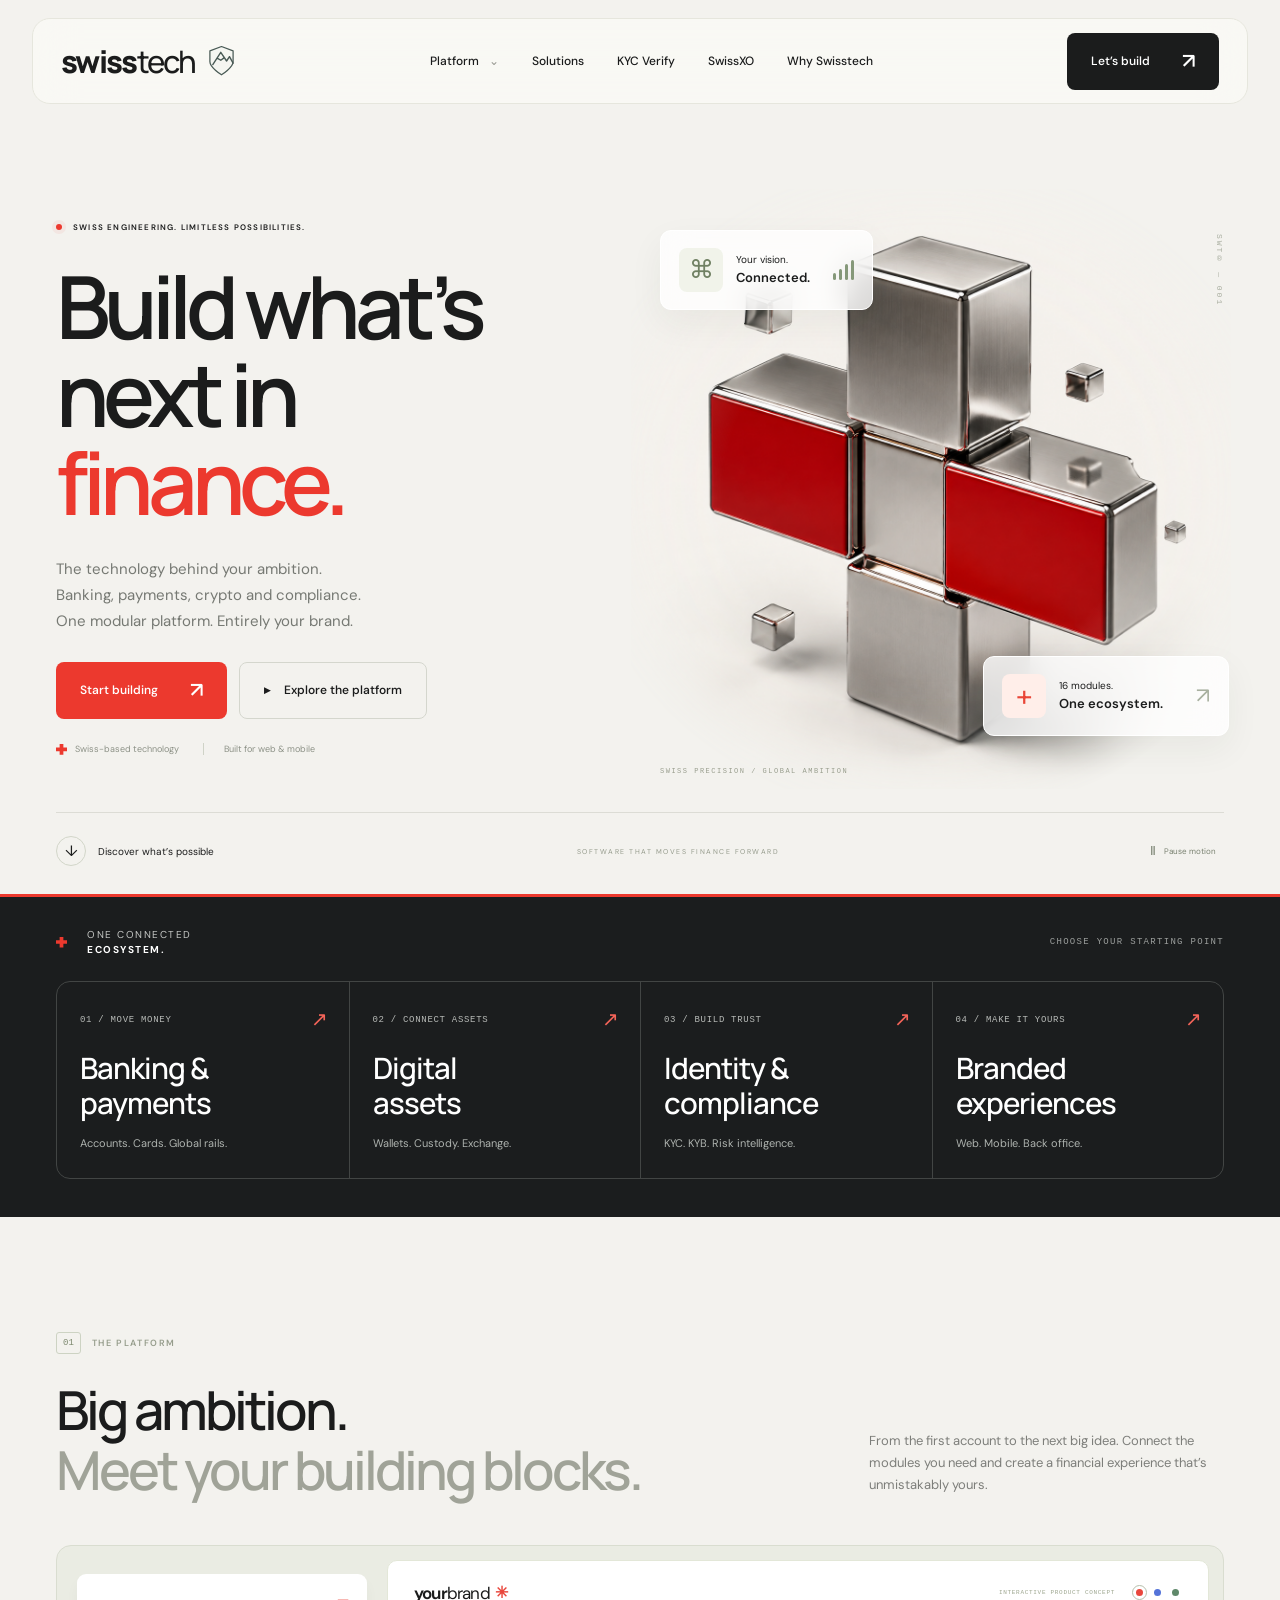
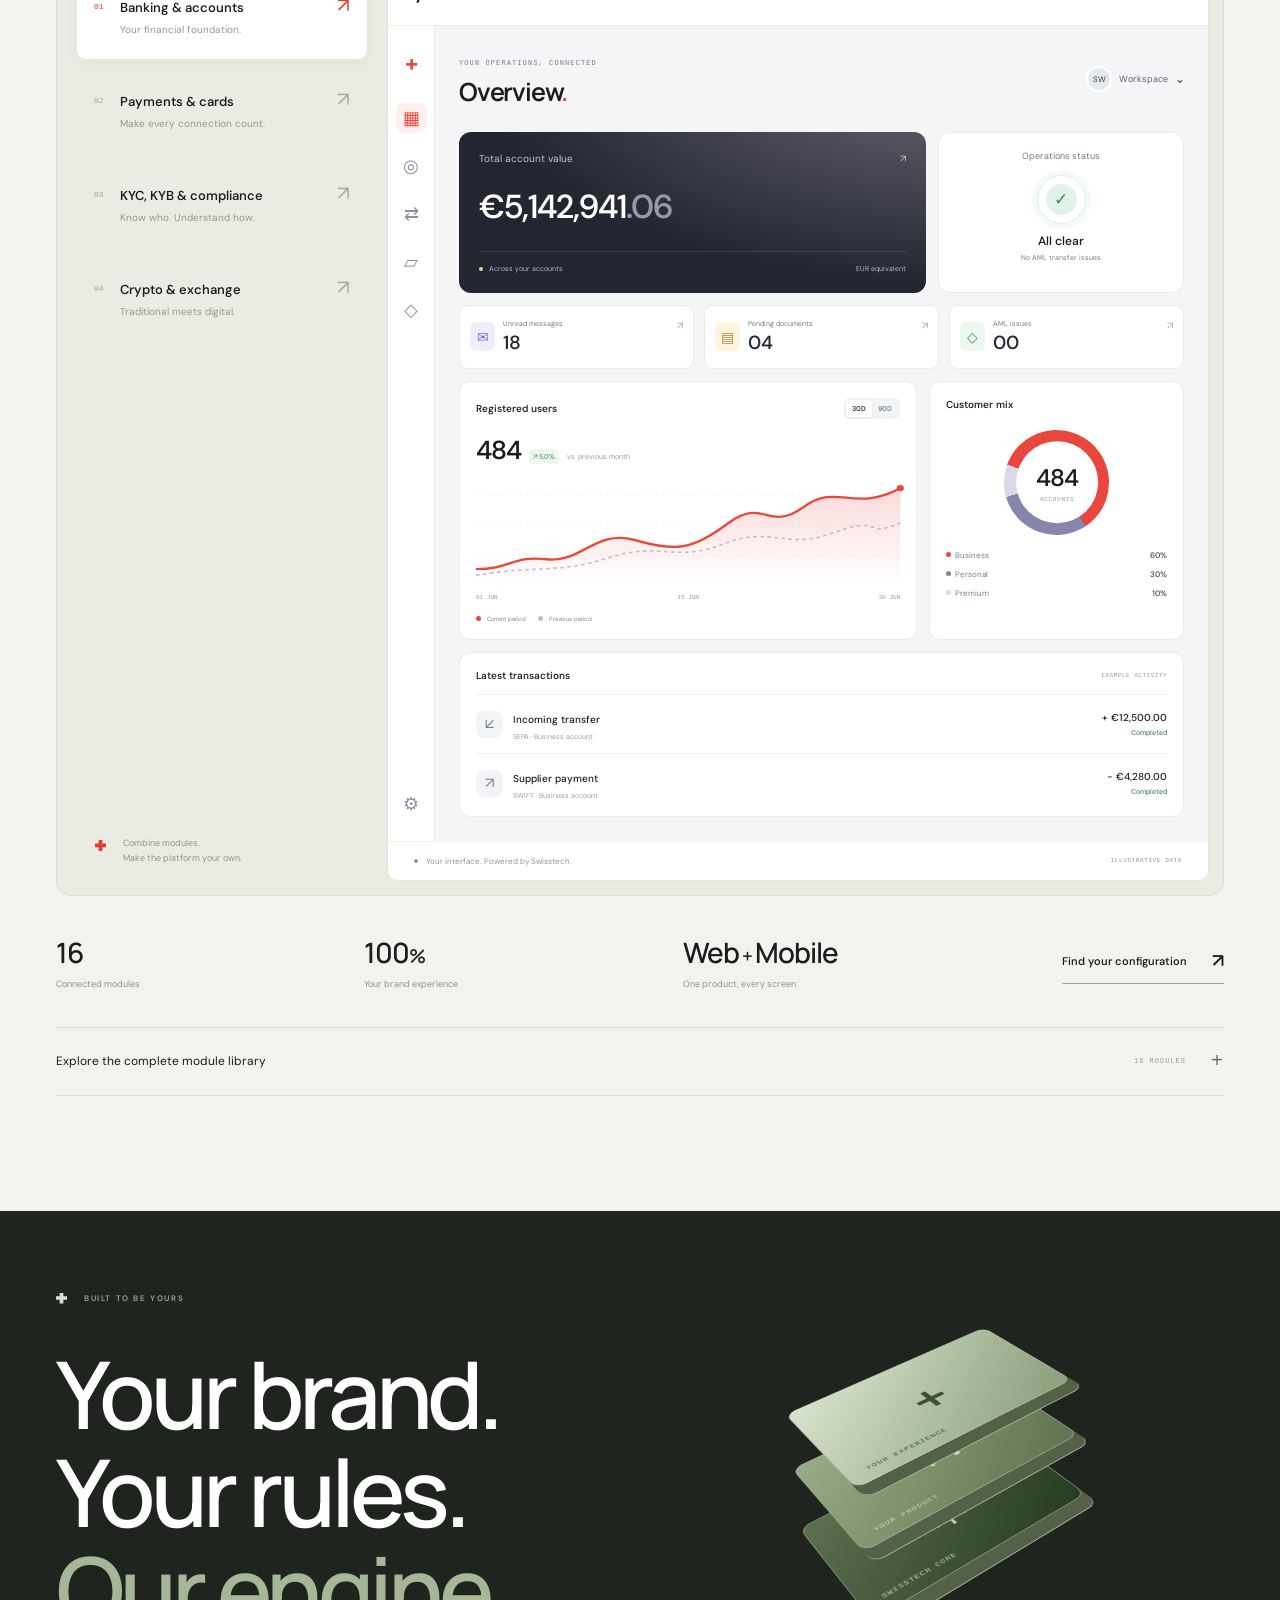
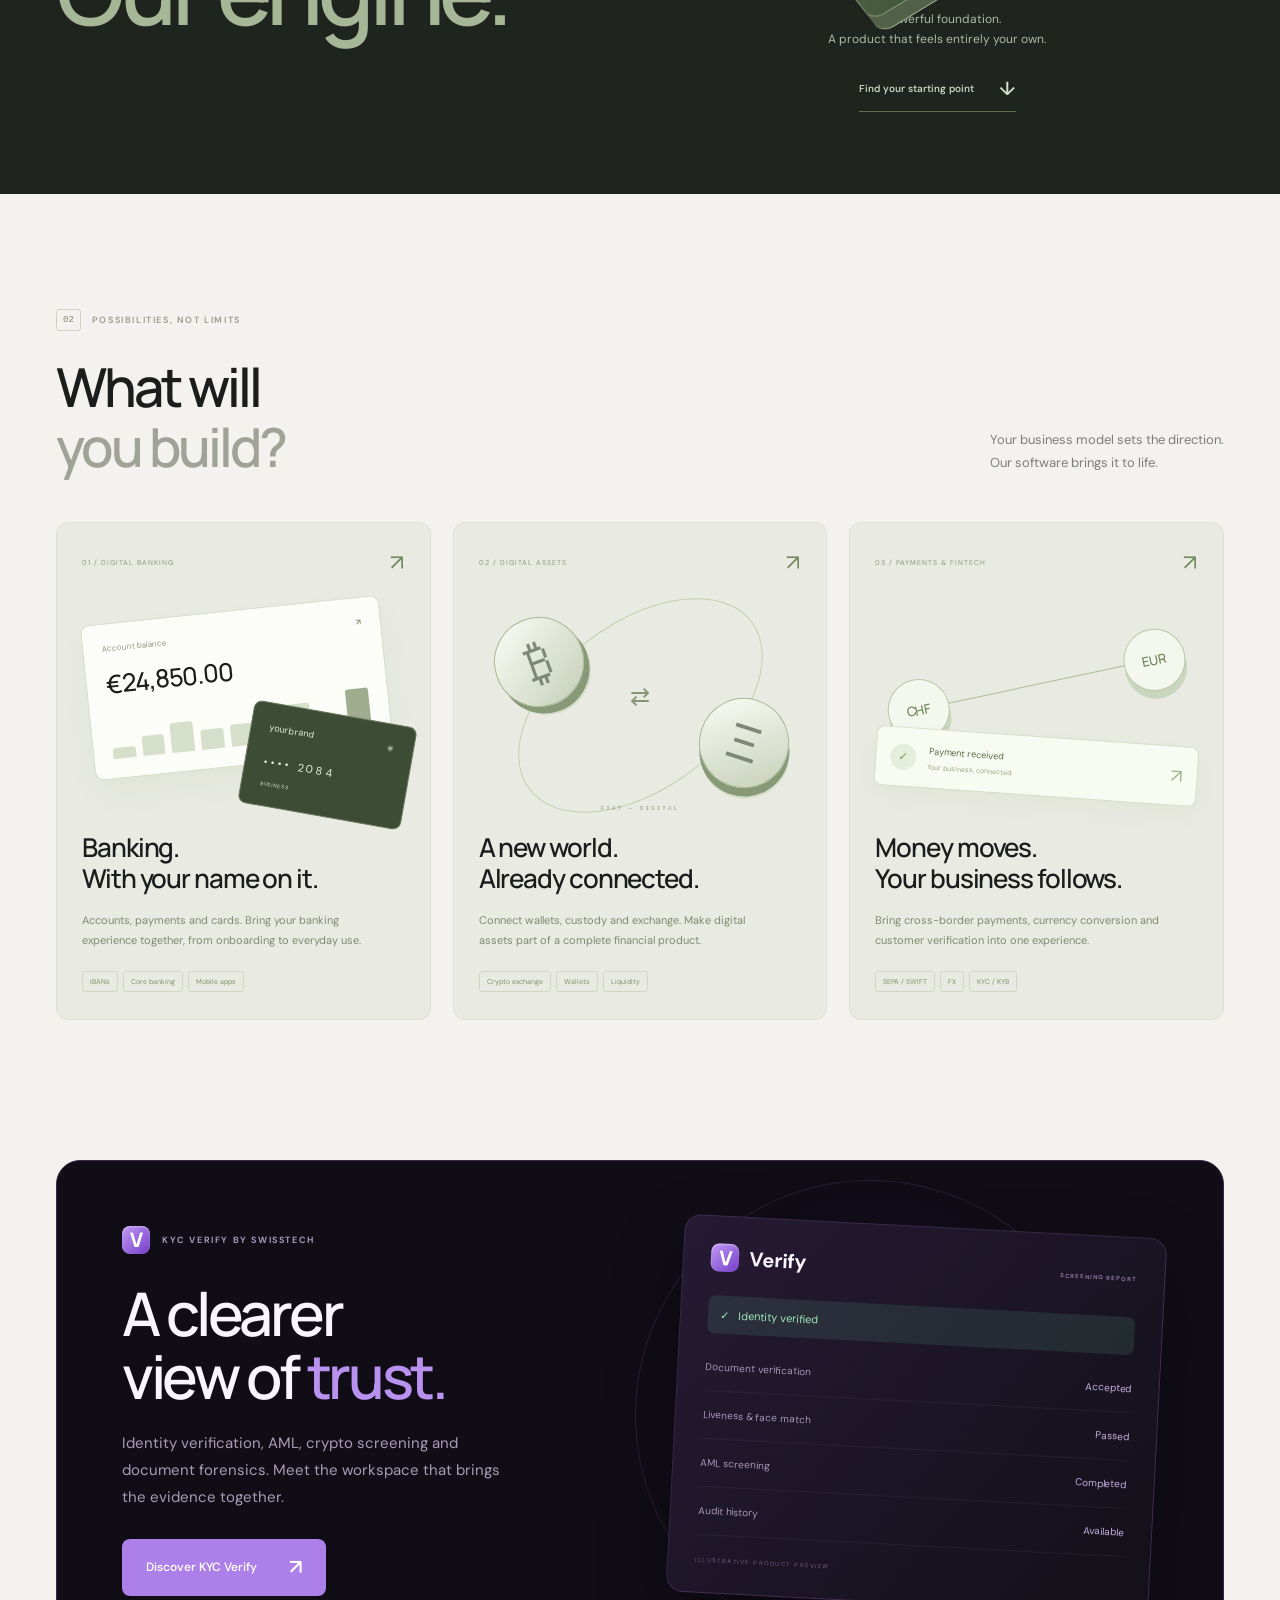
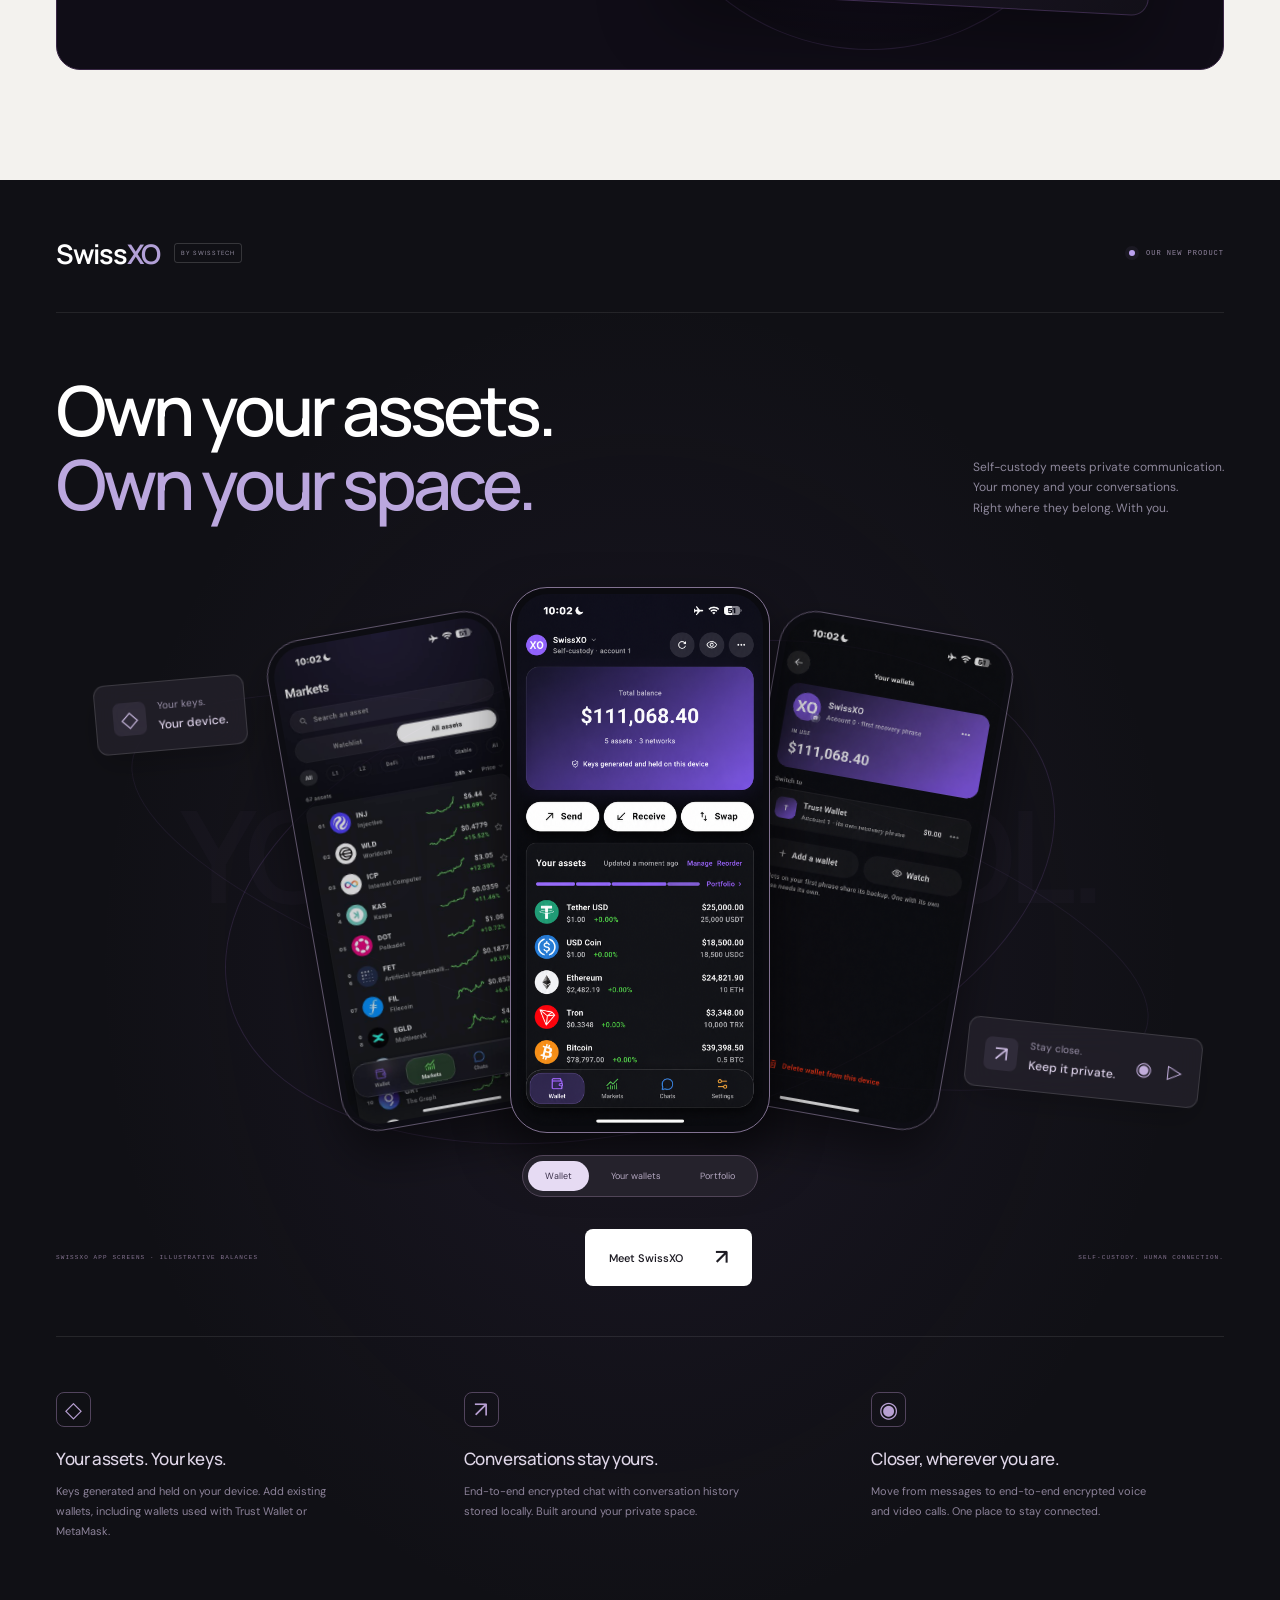
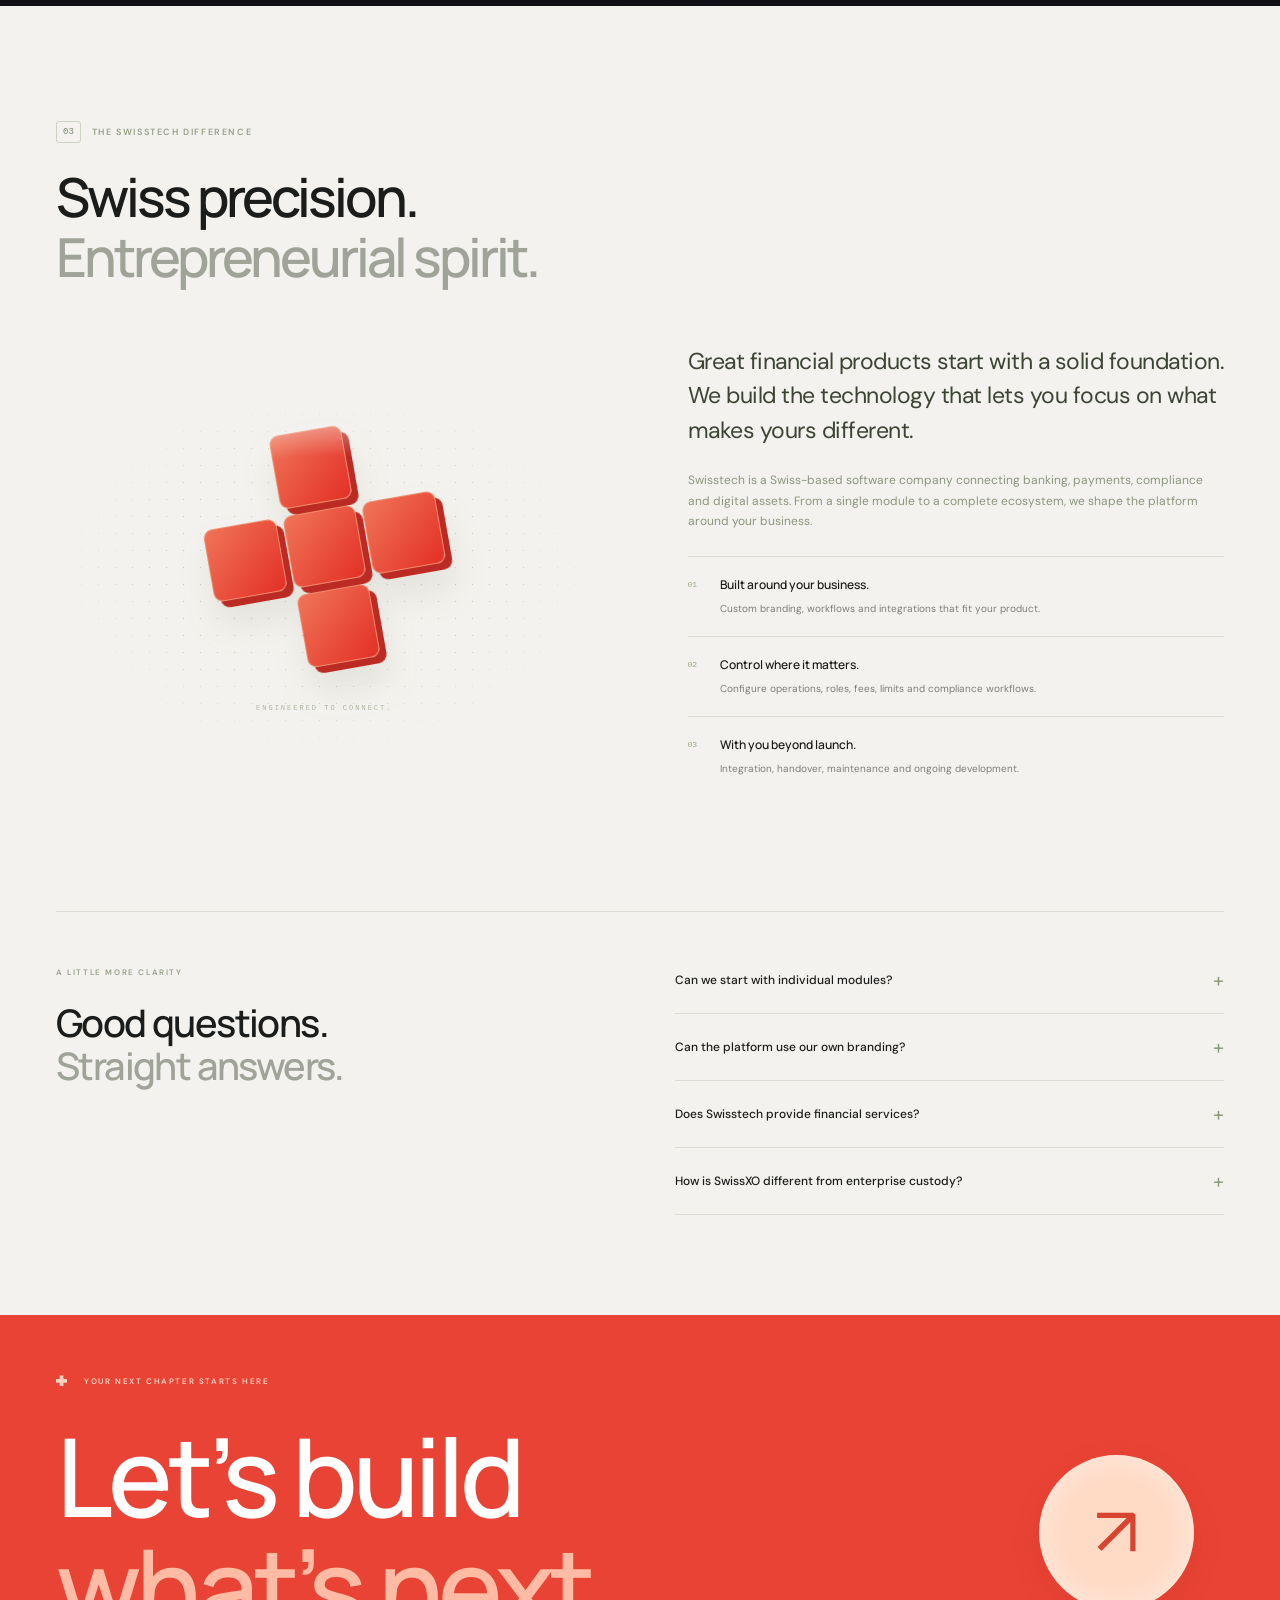
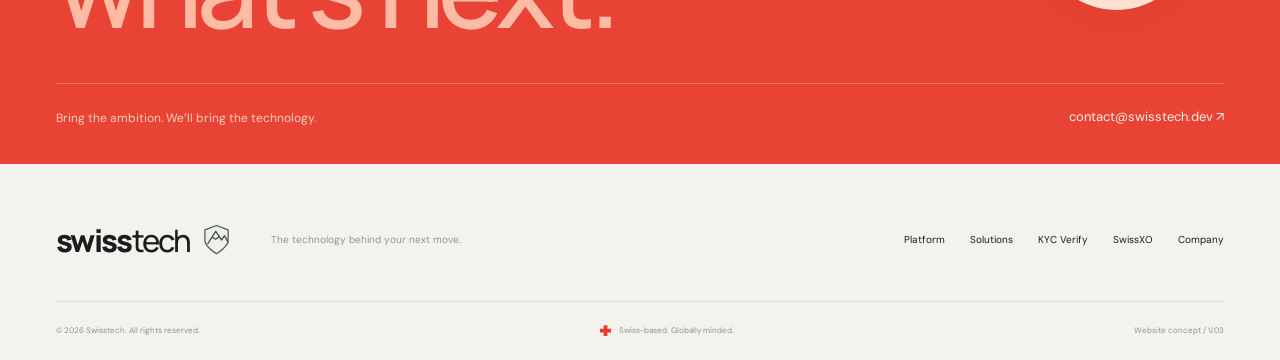
==== commit 8d982ae2: "Add KYC Verify page and Alpine shield branding Add six interactive product views with fictional samp" ====
--- a/index.html
+++ b/index.html
@@ -21,7 +21,7 @@
     <div class="scroll-progress" aria-hidden="true"></div>
     <header class="header">
       <a class="brand" href="#" aria-label="Swisstech home"
-        >swiss<span>tech</span><i class="cross" aria-hidden="true"></i></a
+        >swiss<span>tech</span><svg class="swiss-symbol" viewBox="0 0 40 44" aria-hidden="true" focusable="false"><path class="alpine-shield" d="M20 2 36 8v15c0 8-16 18-16 18S4 31 4 23V8Z"/><path class="alpine-peak" d="m8 27 11-17 8 12 4-6 5 9M14 18l5 3 4-3"/></svg></a
       ><button
         class="menu-toggle"
         aria-expanded="false"
@@ -32,7 +32,8 @@
       <nav id="navigation" aria-label="Main navigation">
         <a href="#platform">Platform <span>⌄</span></a
         ><a href="#solutions">Solutions</a
-        ><a href="#swissxo">SwissXO <span class="new">NEW</span></a
+        ><a href="./verify.html">KYC Verify</a
+        ><a href="#swissxo">SwissXO</a
         ><a href="#company">Why Swisstech</a>
       </nav>
       <button class="button dark nav-cta" data-contact>
@@ -426,6 +427,15 @@
           </button>
         </div>
       </section>
+      <section class="verify-spotlight wrap" aria-labelledby="verify-spotlight-title">
+        <div class="verify-spotlight-copy">
+          <div class="eyebrow"><span class="verify-v">V</span> KYC VERIFY BY SWISSTECH</div>
+          <h2 id="verify-spotlight-title">A clearer<br />view of <span>trust.</span></h2>
+          <p>Identity verification, AML, crypto screening and document forensics. Meet the workspace that brings the evidence together.</p>
+          <a class="button verify-button" href="./verify.html">Discover KYC Verify <span>↗</span></a>
+        </div>
+        <div class="verify-spotlight-art" aria-hidden="true"><div class="verify-orbit"></div><div class="verify-mini-screen"><div class="verify-mini-title"><span class="verify-v">V</span> Verify <small>SCREENING REPORT</small></div><div class="verify-mini-success">✓ &nbsp; Identity verified</div><div><span>Document verification</span><b>Accepted</b></div><div><span>Liveness & face match</span><b>Passed</b></div><div><span>AML screening</span><b>Completed</b></div><div><span>Audit history</span><b>Available</b></div><p>ILLUSTRATIVE PRODUCT PREVIEW</p></div></div>
+      </section>
       <section class="swissxo-section" id="swissxo">
         <div class="xo-grain" aria-hidden="true"></div>
         <div class="wrap">
@@ -670,12 +680,11 @@
     <footer class="footer wrap">
       <div class="footer-top">
         <a class="brand" href="#" aria-label="Swisstech home"
-          >swiss<span>tech</span><i class="cross" aria-hidden="true"></i
-        ></a>
+          >swiss<span>tech</span><svg class="swiss-symbol" viewBox="0 0 40 44" aria-hidden="true" focusable="false"><path class="alpine-shield" d="M20 2 36 8v15c0 8-16 18-16 18S4 31 4 23V8Z"/><path class="alpine-peak" d="m8 27 11-17 8 12 4-6 5 9M14 18l5 3 4-3"/></svg></a>
         <p>The technology behind your next move.</p>
         <div>
           <a href="#platform">Platform</a><a href="#solutions">Solutions</a
-          ><a href="#swissxo">SwissXO</a><a href="#company">Company</a>
+          ><a href="./verify.html">KYC Verify</a><a href="#swissxo">SwissXO</a><a href="#company">Company</a>
         </div>
       </div>
       <div class="footer-bottom">
--- a/refinements.css
+++ b/refinements.css
@@ -770,3 +770,28 @@
     transition: none;
   }
 }
+
+/* KYC Verify product introduction */
+.module-verify-link { color: #8253bd; text-decoration: underline; text-underline-offset: 3px; }
+.verify-spotlight { background: #100d17; color: #f8f5fc; border: 1px solid #392745; border-radius: 24px; padding: 65px; margin-block: 25px 110px; display: grid; grid-template-columns: 1fr 1fr; gap: 70px; overflow: hidden; }
+.verify-spotlight .eyebrow { color: #b5a2c9; font-size: 9px; gap: 12px; }
+.verify-v { display: inline-grid; place-items: center; width: 28px; height: 28px; border-radius: 8px; color: white; background: linear-gradient(135deg,#c39af4,#743dc9); font: 800 20px var(--display); letter-spacing: -1px; box-shadow: inset 0 1px 2px #ffffff70; }
+.verify-spotlight h2 { font-size: clamp(42px,4.7vw,68px); line-height: 1.05; letter-spacing: -.055em; margin: 28px 0 22px; }
+.verify-spotlight h2 span { color: #b991ee; }
+.verify-spotlight-copy>p { color: #aa9cb6; font-size: 15px; line-height: 1.8; max-width: 390px; }
+.verify-button { background: #ac80e8; color: #fff; margin-top: 28px; }
+.verify-spotlight-art { position: relative; display: flex; align-items: center; min-width: 0; }
+.verify-orbit { position: absolute; border: 1px solid #9268b830; border-radius: 50%; width: 470px; height: 470px; left: -40px; background: radial-gradient(ellipse,#7a3abd24,transparent 70%); }
+.verify-mini-screen { position: relative; width: 100%; border: 1px solid #9d73c63d; border-radius: 17px; padding: 27px; background: linear-gradient(130deg,#261a34,#121018); transform: rotate(3deg); box-shadow: 0 30px 70px #0005; }
+.verify-mini-title { display:flex; align-items:center; gap:10px; font-size:20px; font-weight:700; margin-bottom:24px; }
+.verify-mini-title small { font-size:6px; letter-spacing:1px; margin-left:auto; color:#8c769e; }
+.verify-mini-success { background:#6bcd9420; color:#9ce7b8; font-size:11px; padding:12px; border-radius:7px; margin-bottom:10px; }
+.verify-mini-screen>div:not(.verify-mini-title):not(.verify-mini-success) { display:flex; justify-content:space-between; padding:17px 0; border-bottom:1px solid #ffffff0d; font-size:10px; color:#a797b7; gap:10px; }
+.verify-mini-screen b { color:#c7aedf; font-weight:400; }
+.verify-mini-screen>p { font-size:6px; letter-spacing:1.5px; color:#705e81; margin-top:20px; }
+@media (min-width:1001px) and (max-width:1200px) { .header {gap:20px}.header nav {gap:19px} }
+@media (max-width:850px) { .verify-spotlight {padding:35px;gap:30px}.verify-mini-screen {padding:18px}.verify-mini-title small {display:none} }
+@media (max-width:650px) { .verify-spotlight {grid-template-columns:1fr;padding:30px 24px;margin-block:15px 70px;gap:40px}.verify-spotlight h2 {font-size:46px}.verify-spotlight-art {padding:10px 0}.verify-mini-screen {padding:22px}.verify-mini-title small {display:block}.verify-orbit {width:350px;height:350px;left:-30px} }
+.brand .swiss-symbol { width:29px; height:32px; margin-left:11px; flex:none; fill:none; color:#485954; stroke:currentColor; stroke-width:1.7; stroke-linecap:round; stroke-linejoin:round; }
+.brand .swiss-symbol .alpine-shield { fill:#48595405; }
+.brand .swiss-symbol .alpine-peak { stroke-width:1.9; }
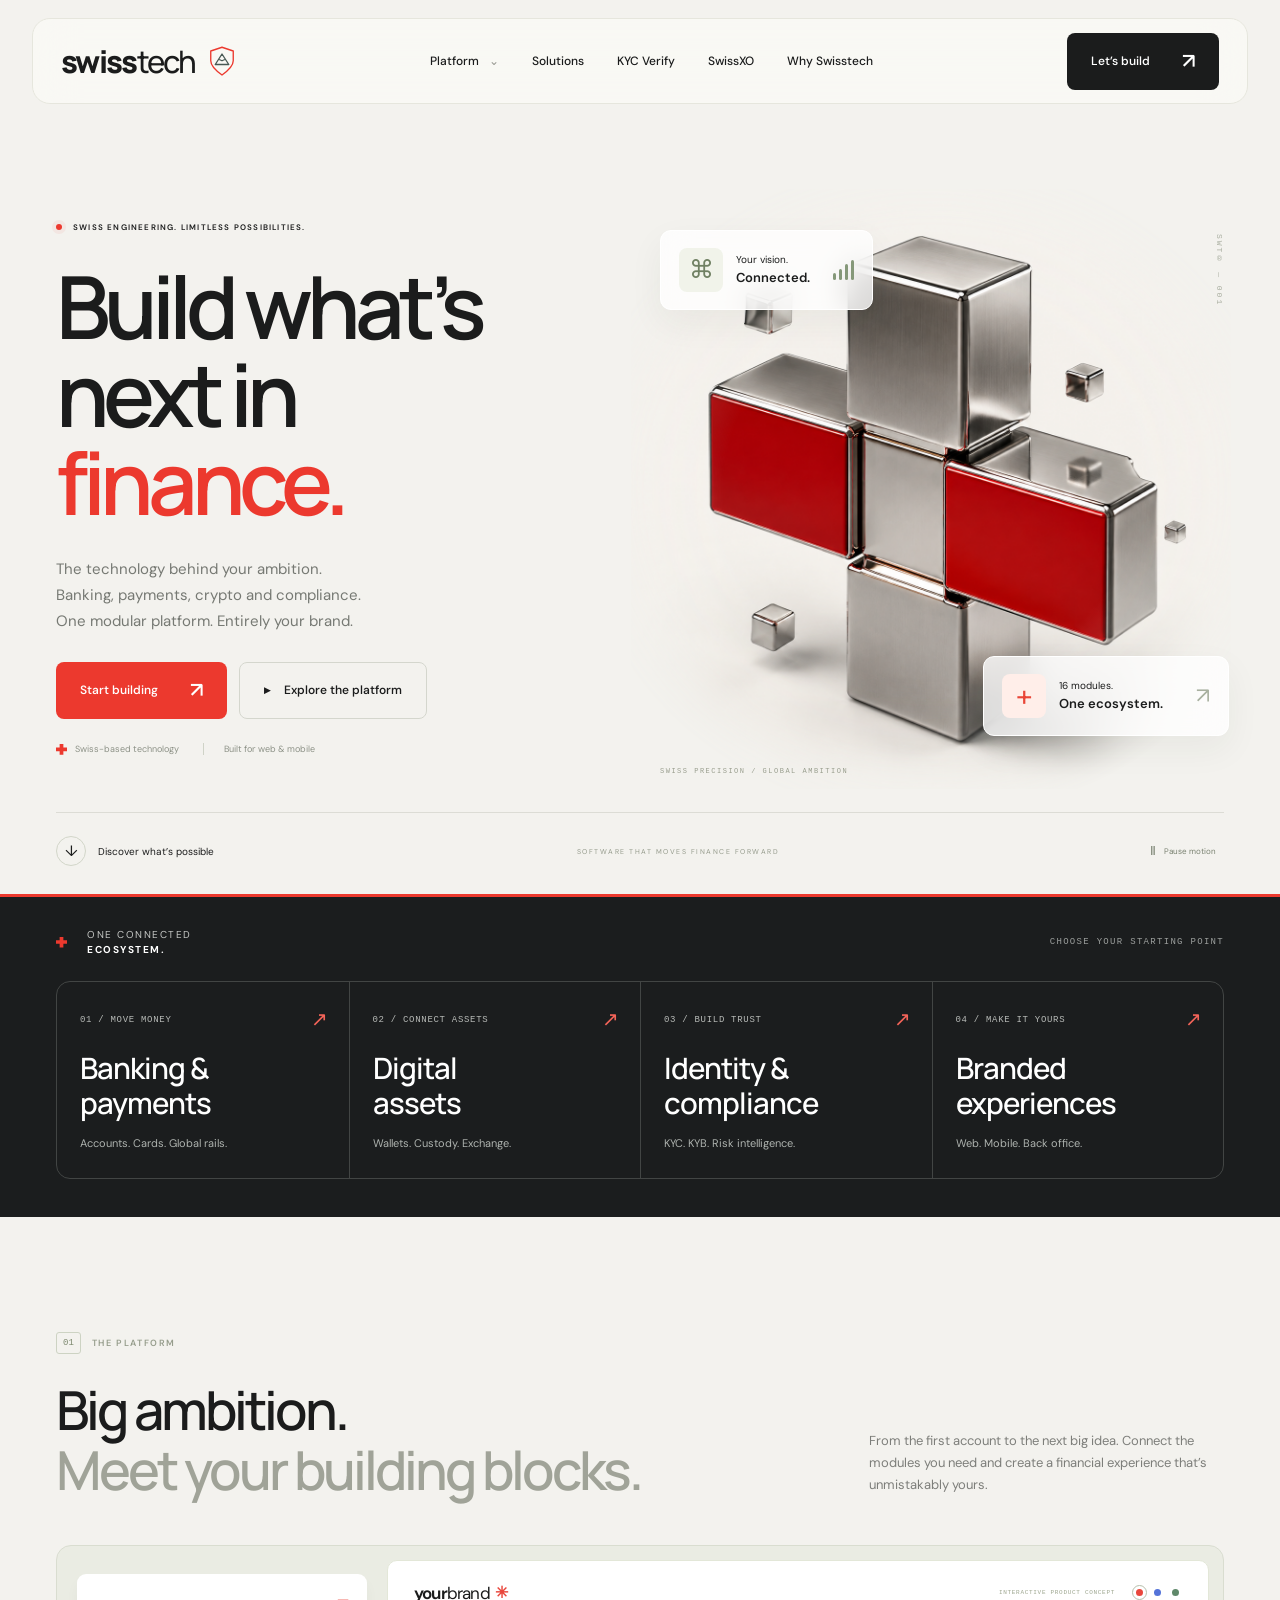
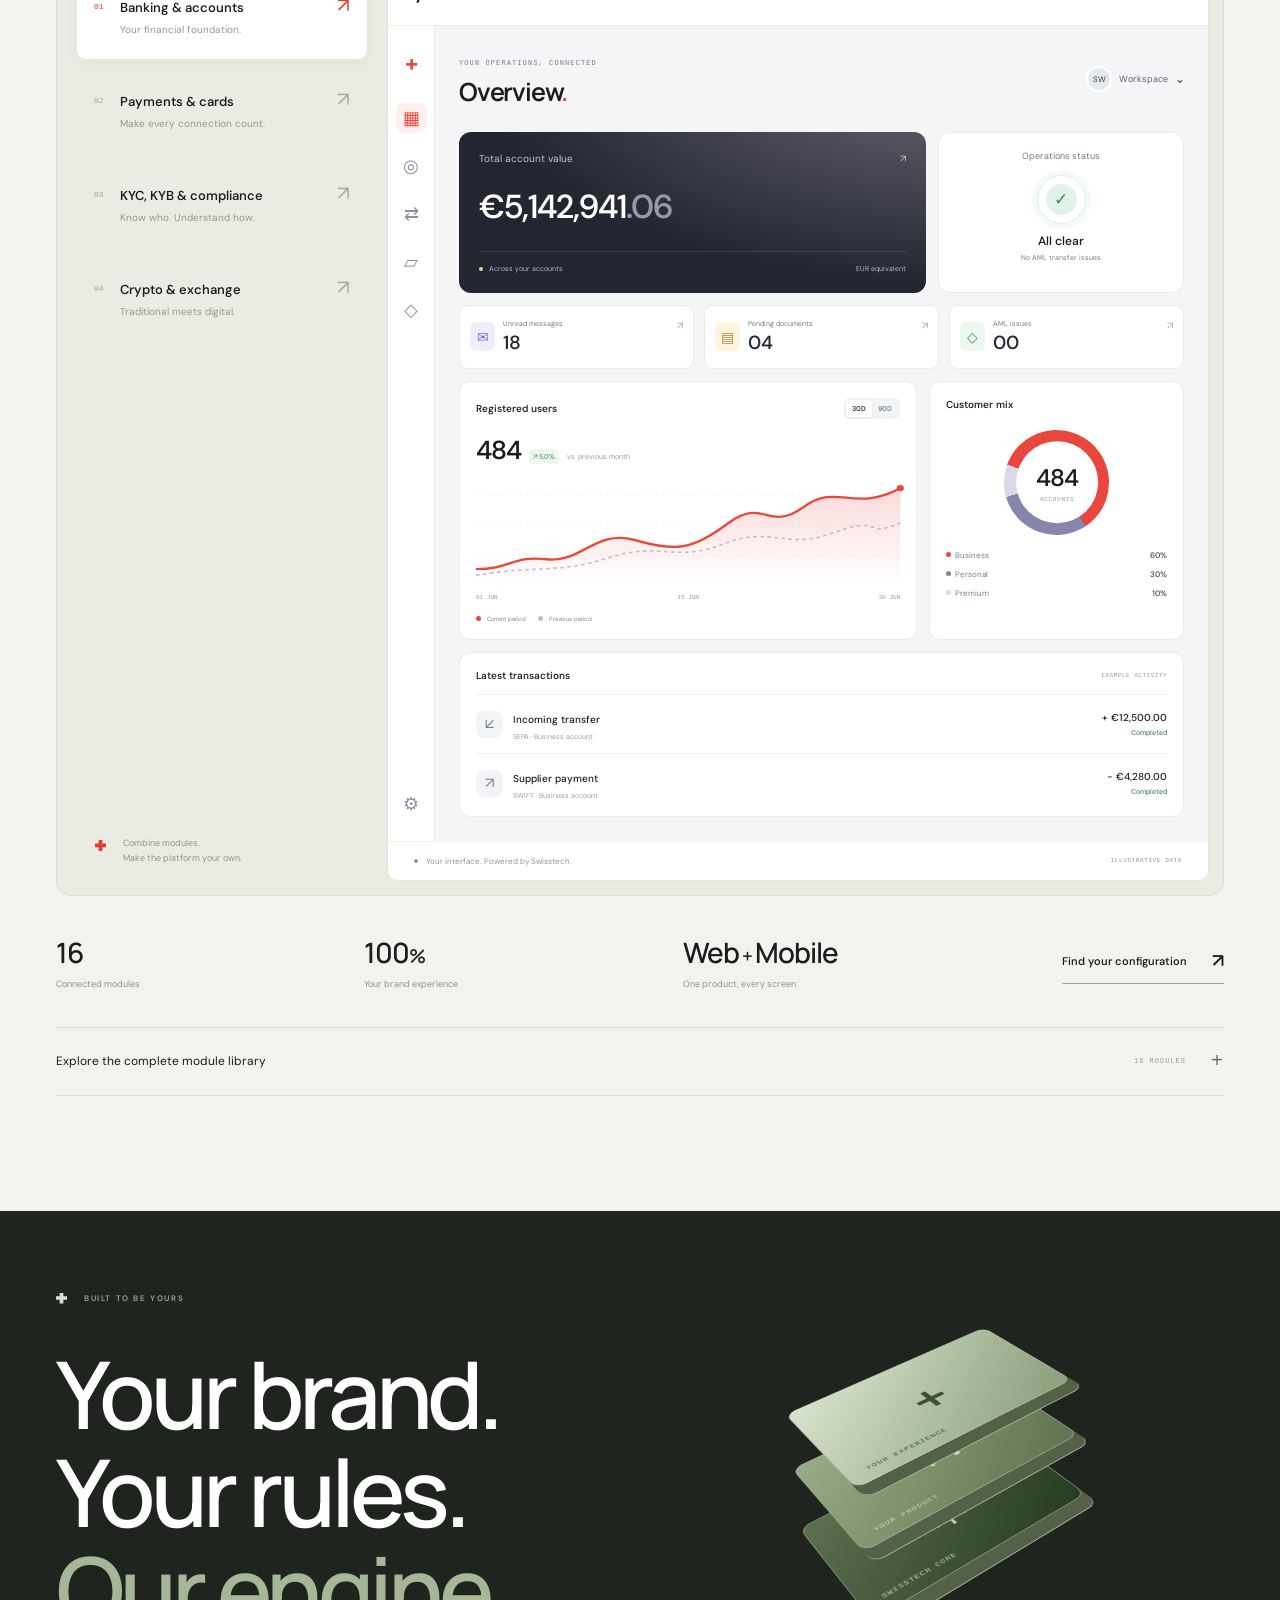
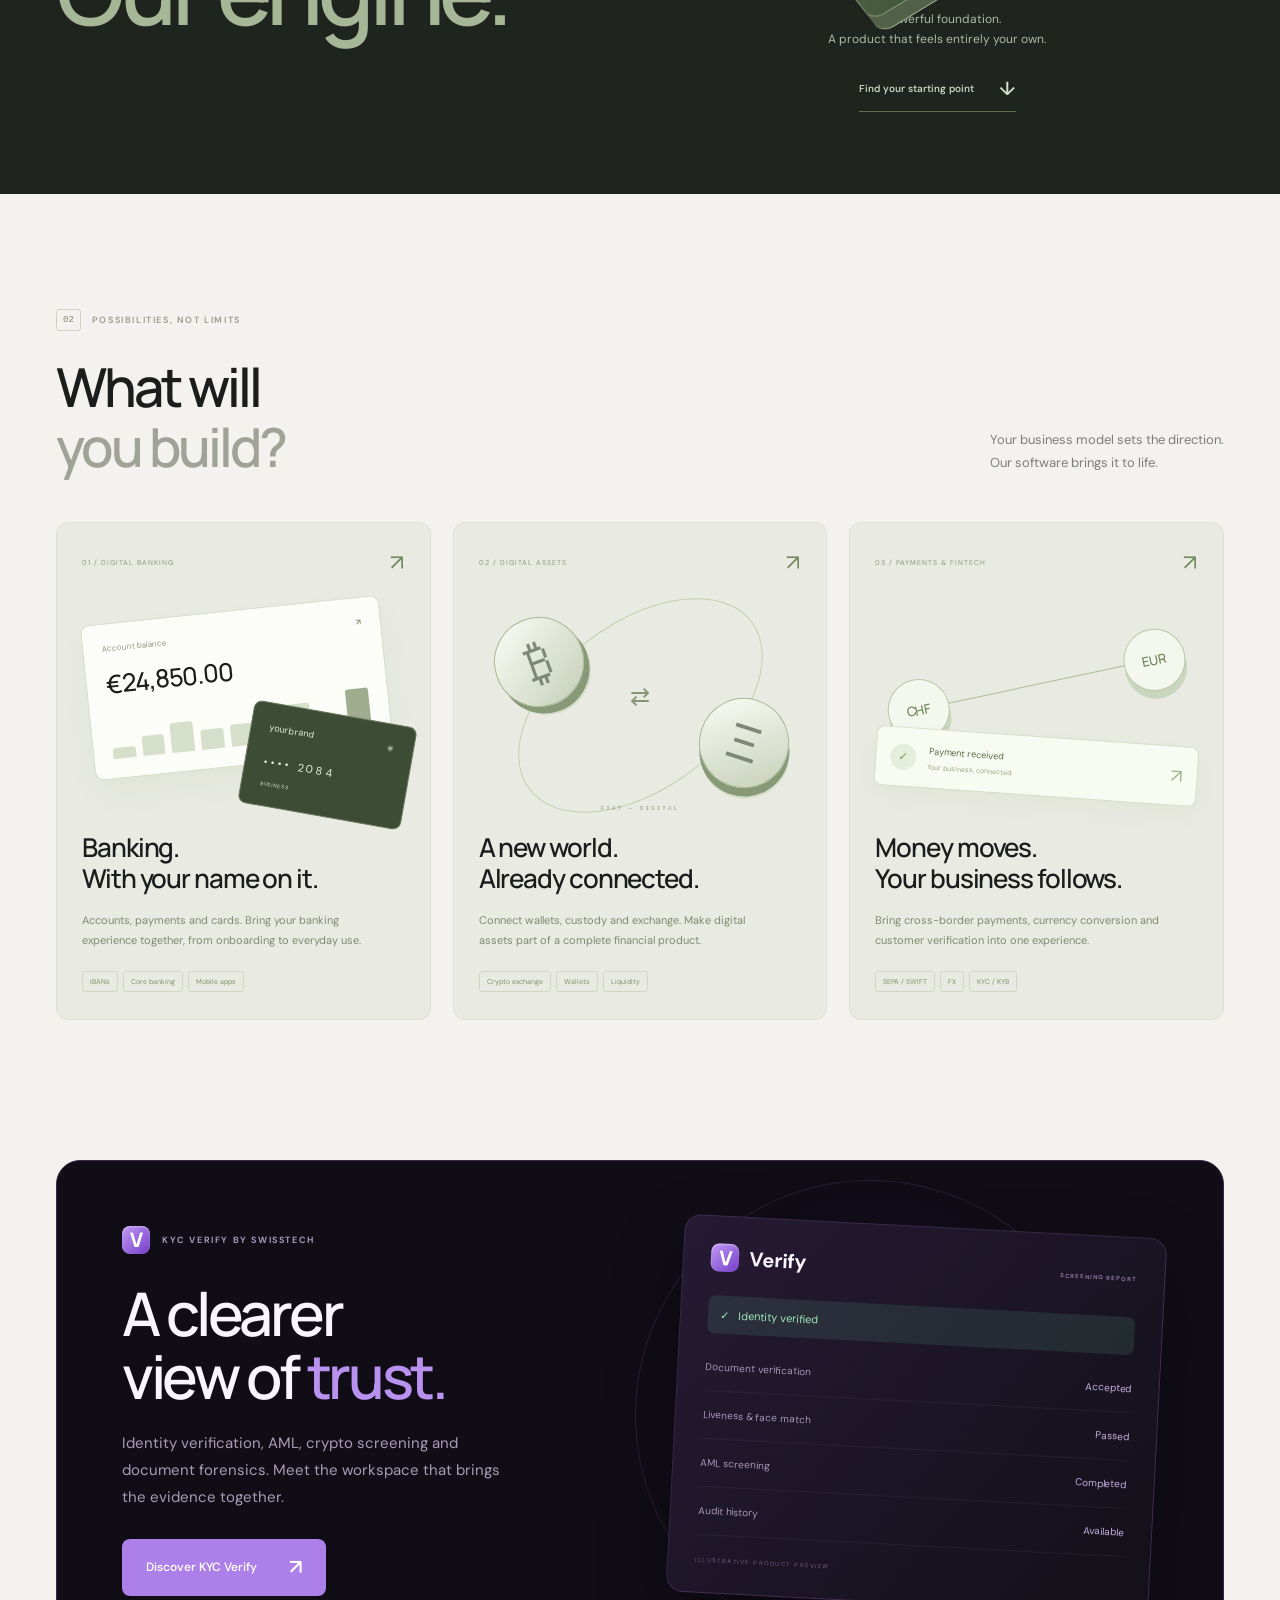
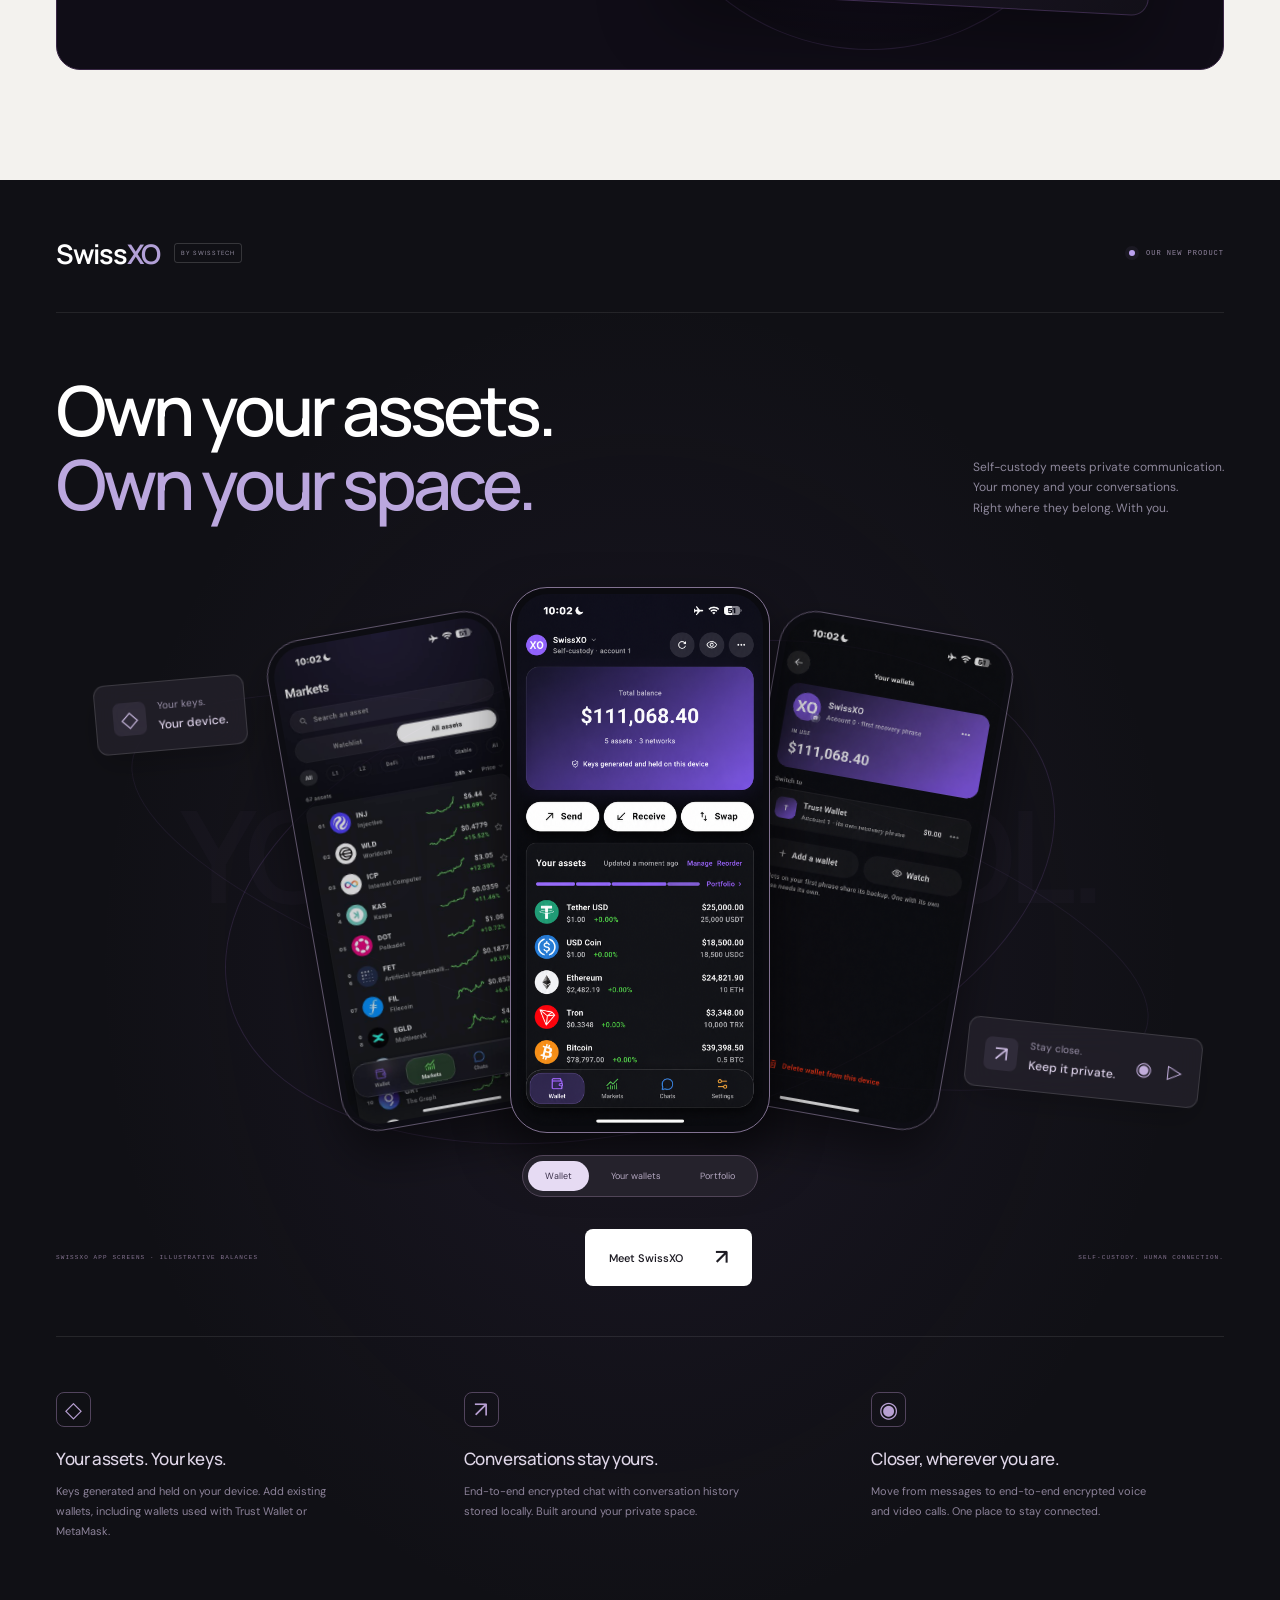
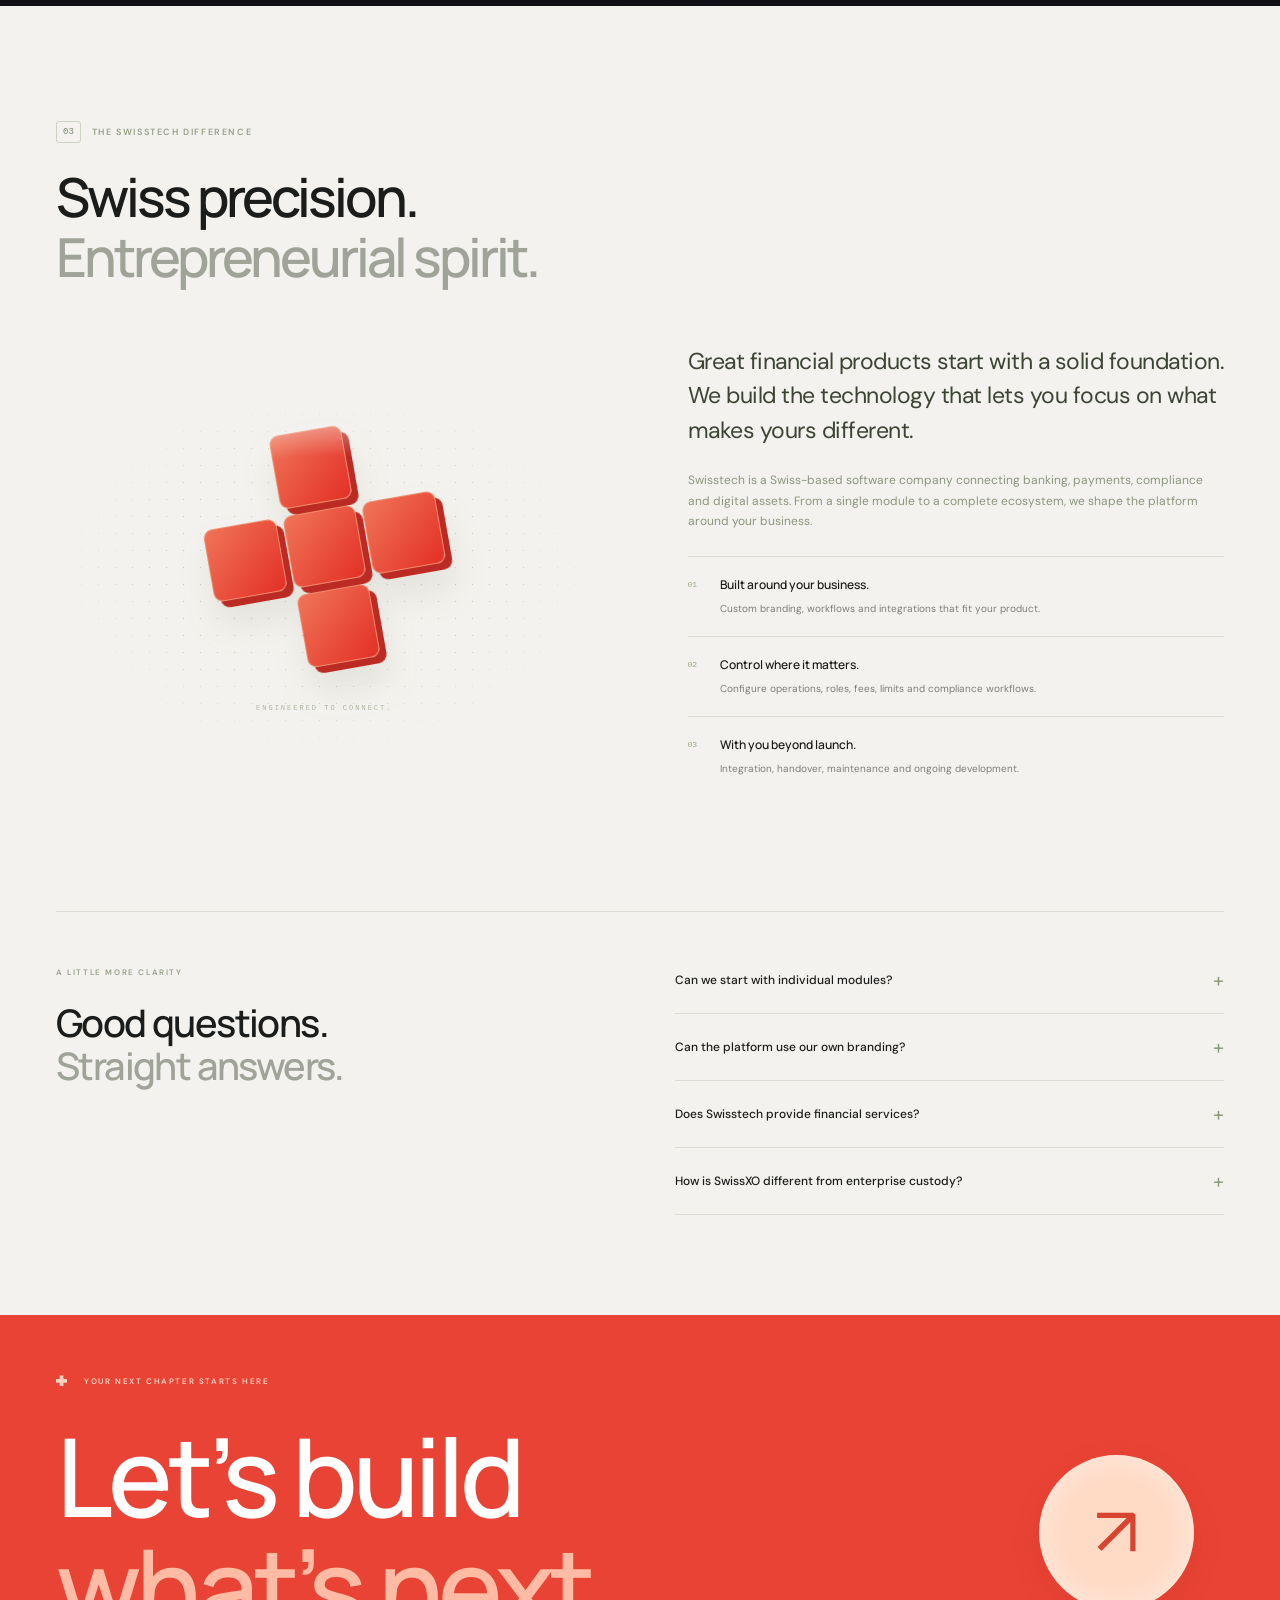
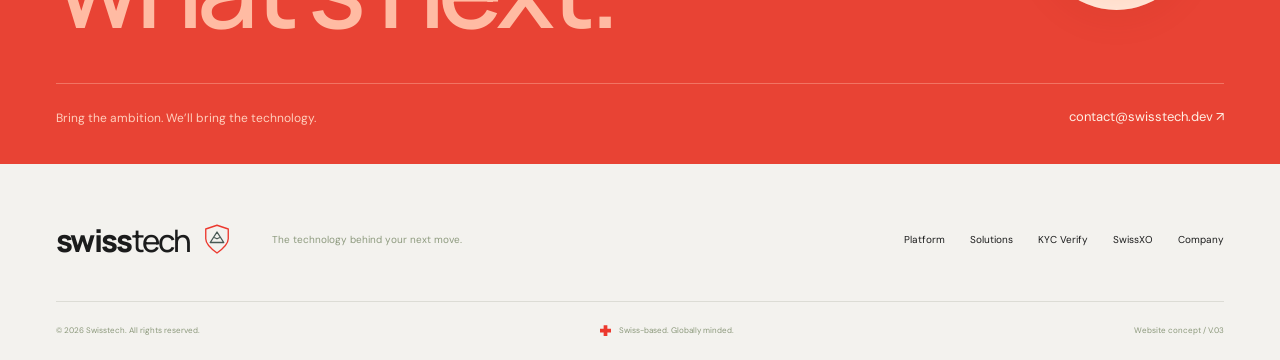
==== commit 007fdc15: "Refine Alpine shield geometry and logo spacing" ====
--- a/index.html
+++ b/index.html
@@ -10,10 +10,10 @@
     <meta name="theme-color" content="#f3f2ee" />
     <meta name="robots" content="noindex, nofollow" />
     <title>Swisstech — Build what’s next in finance.</title>
-    <link rel="icon" href="./favicon.svg" />
+    <link rel="icon" href="./favicon.svg?v=5" />
     <link rel="preload" as="image" href="./hero-sculpture.webp" />
     <link rel="stylesheet" href="./styles.css" />
-    <link rel="stylesheet" href="./refinements.css" />
+    <link rel="stylesheet" href="./refinements.css?v=5" />
     <script type="module" src="./app.js"></script>
   </head>
   <body>
@@ -21,7 +21,7 @@
     <div class="scroll-progress" aria-hidden="true"></div>
     <header class="header">
       <a class="brand" href="#" aria-label="Swisstech home"
-        >swiss<span>tech</span><svg class="swiss-symbol" viewBox="0 0 40 44" aria-hidden="true" focusable="false"><path class="alpine-shield" d="M20 2 36 8v15c0 8-16 18-16 18S4 31 4 23V8Z"/><path class="alpine-peak" d="m8 27 11-17 8 12 4-6 5 9M14 18l5 3 4-3"/></svg></a
+        >swiss<span>tech</span><svg class="swiss-symbol" viewBox="0 0 40 44" aria-hidden="true" focusable="false"><path class="alpine-shield" d="M20 3 35 8v13c0 8-8 14-15 19C13 35 5 29 5 21V8Z"/><path class="alpine-peak" d="m11 26 9-14 9 14H11ZM15.5 19l4.5 2 4.5-2"/></svg></a
       ><button
         class="menu-toggle"
         aria-expanded="false"
@@ -680,7 +680,7 @@
     <footer class="footer wrap">
       <div class="footer-top">
         <a class="brand" href="#" aria-label="Swisstech home"
-          >swiss<span>tech</span><svg class="swiss-symbol" viewBox="0 0 40 44" aria-hidden="true" focusable="false"><path class="alpine-shield" d="M20 2 36 8v15c0 8-16 18-16 18S4 31 4 23V8Z"/><path class="alpine-peak" d="m8 27 11-17 8 12 4-6 5 9M14 18l5 3 4-3"/></svg></a>
+          >swiss<span>tech</span><svg class="swiss-symbol" viewBox="0 0 40 44" aria-hidden="true" focusable="false"><path class="alpine-shield" d="M20 3 35 8v13c0 8-8 14-15 19C13 35 5 29 5 21V8Z"/><path class="alpine-peak" d="m11 26 9-14 9 14H11ZM15.5 19l4.5 2 4.5-2"/></svg></a>
         <p>The technology behind your next move.</p>
         <div>
           <a href="#platform">Platform</a><a href="#solutions">Solutions</a
--- a/refinements.css
+++ b/refinements.css
@@ -795,3 +795,7 @@
 .brand .swiss-symbol { width:29px; height:32px; margin-left:11px; flex:none; fill:none; color:#485954; stroke:currentColor; stroke-width:1.7; stroke-linecap:round; stroke-linejoin:round; }
 .brand .swiss-symbol .alpine-shield { fill:#48595405; }
 .brand .swiss-symbol .alpine-peak { stroke-width:1.9; }
+.brand .swiss-symbol .alpine-shield { stroke:#ec392e; fill:#ec392e06; }
+.brand .swiss-symbol { width:30px; height:33px; }
+.brand .swiss-symbol .alpine-shield, .brand .swiss-symbol .alpine-peak { stroke-width:1.8; }
+.brand .swiss-symbol .alpine-shield { fill:none; }
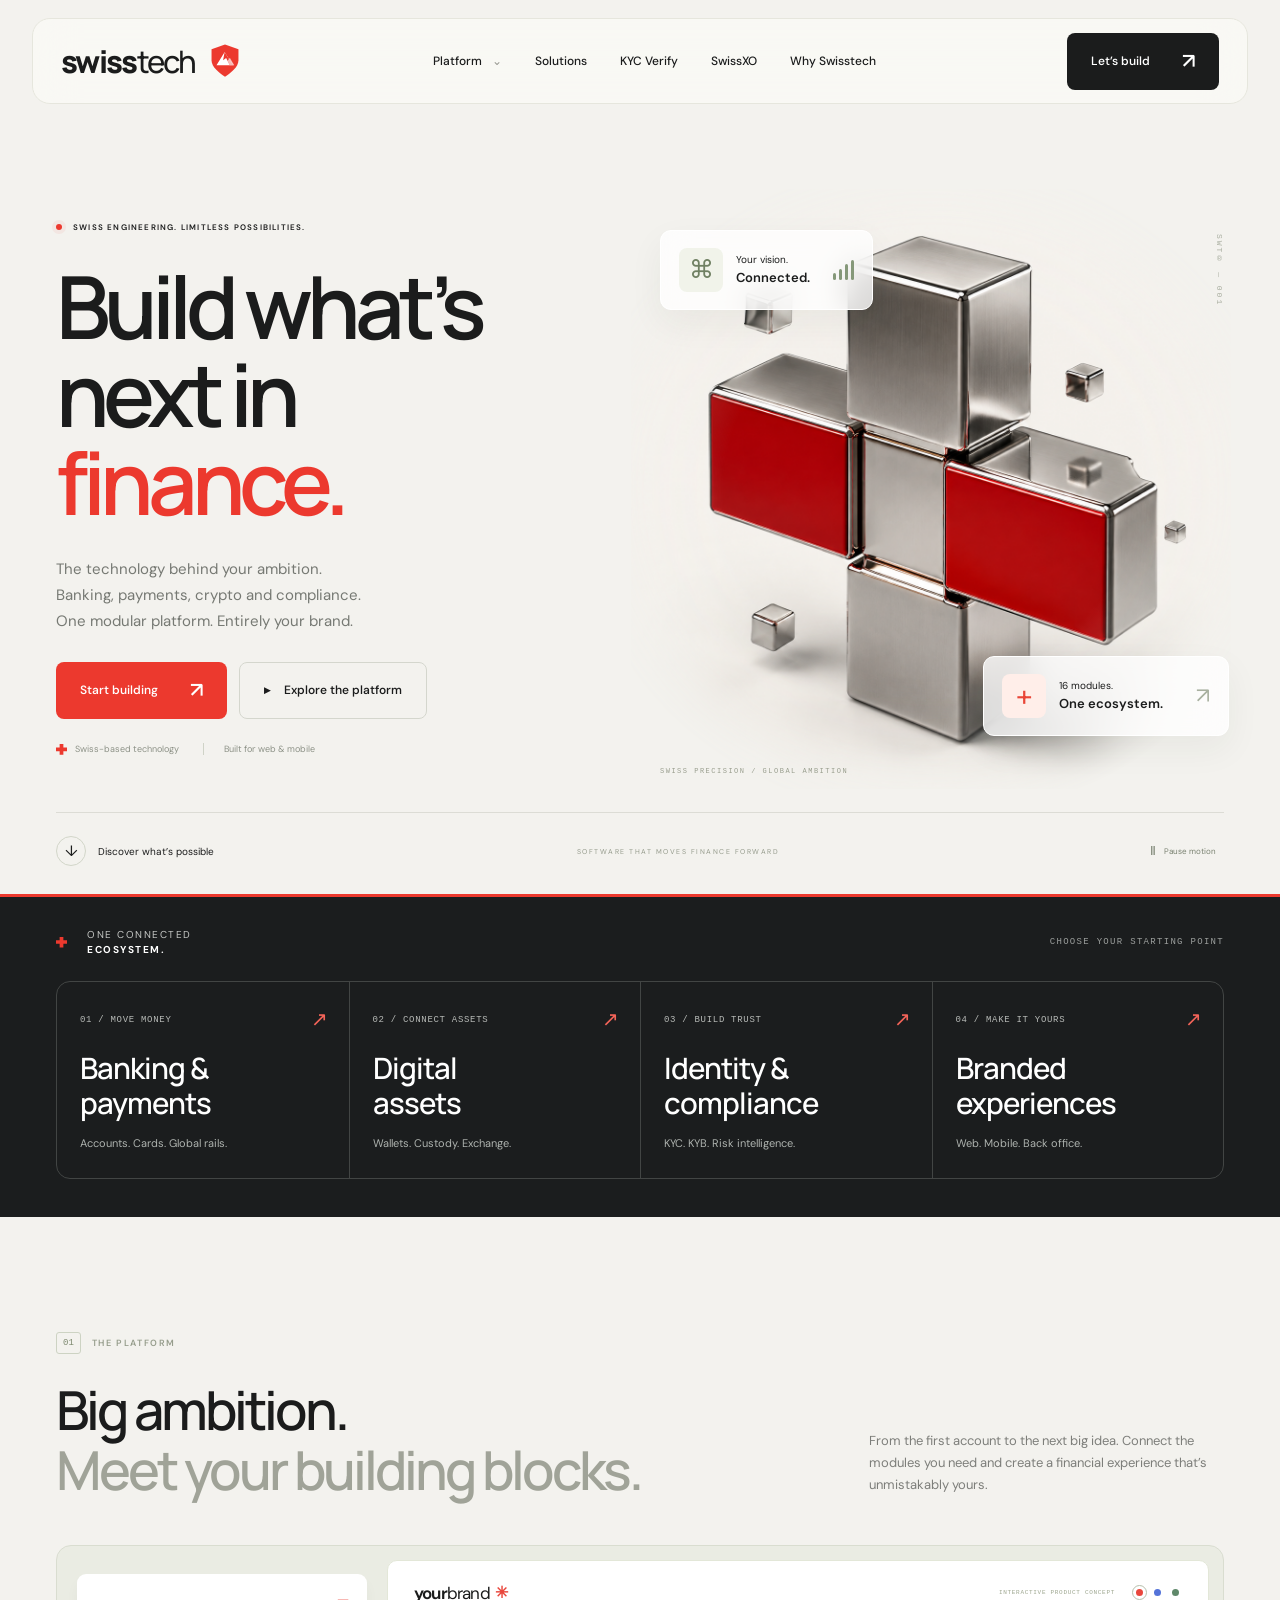
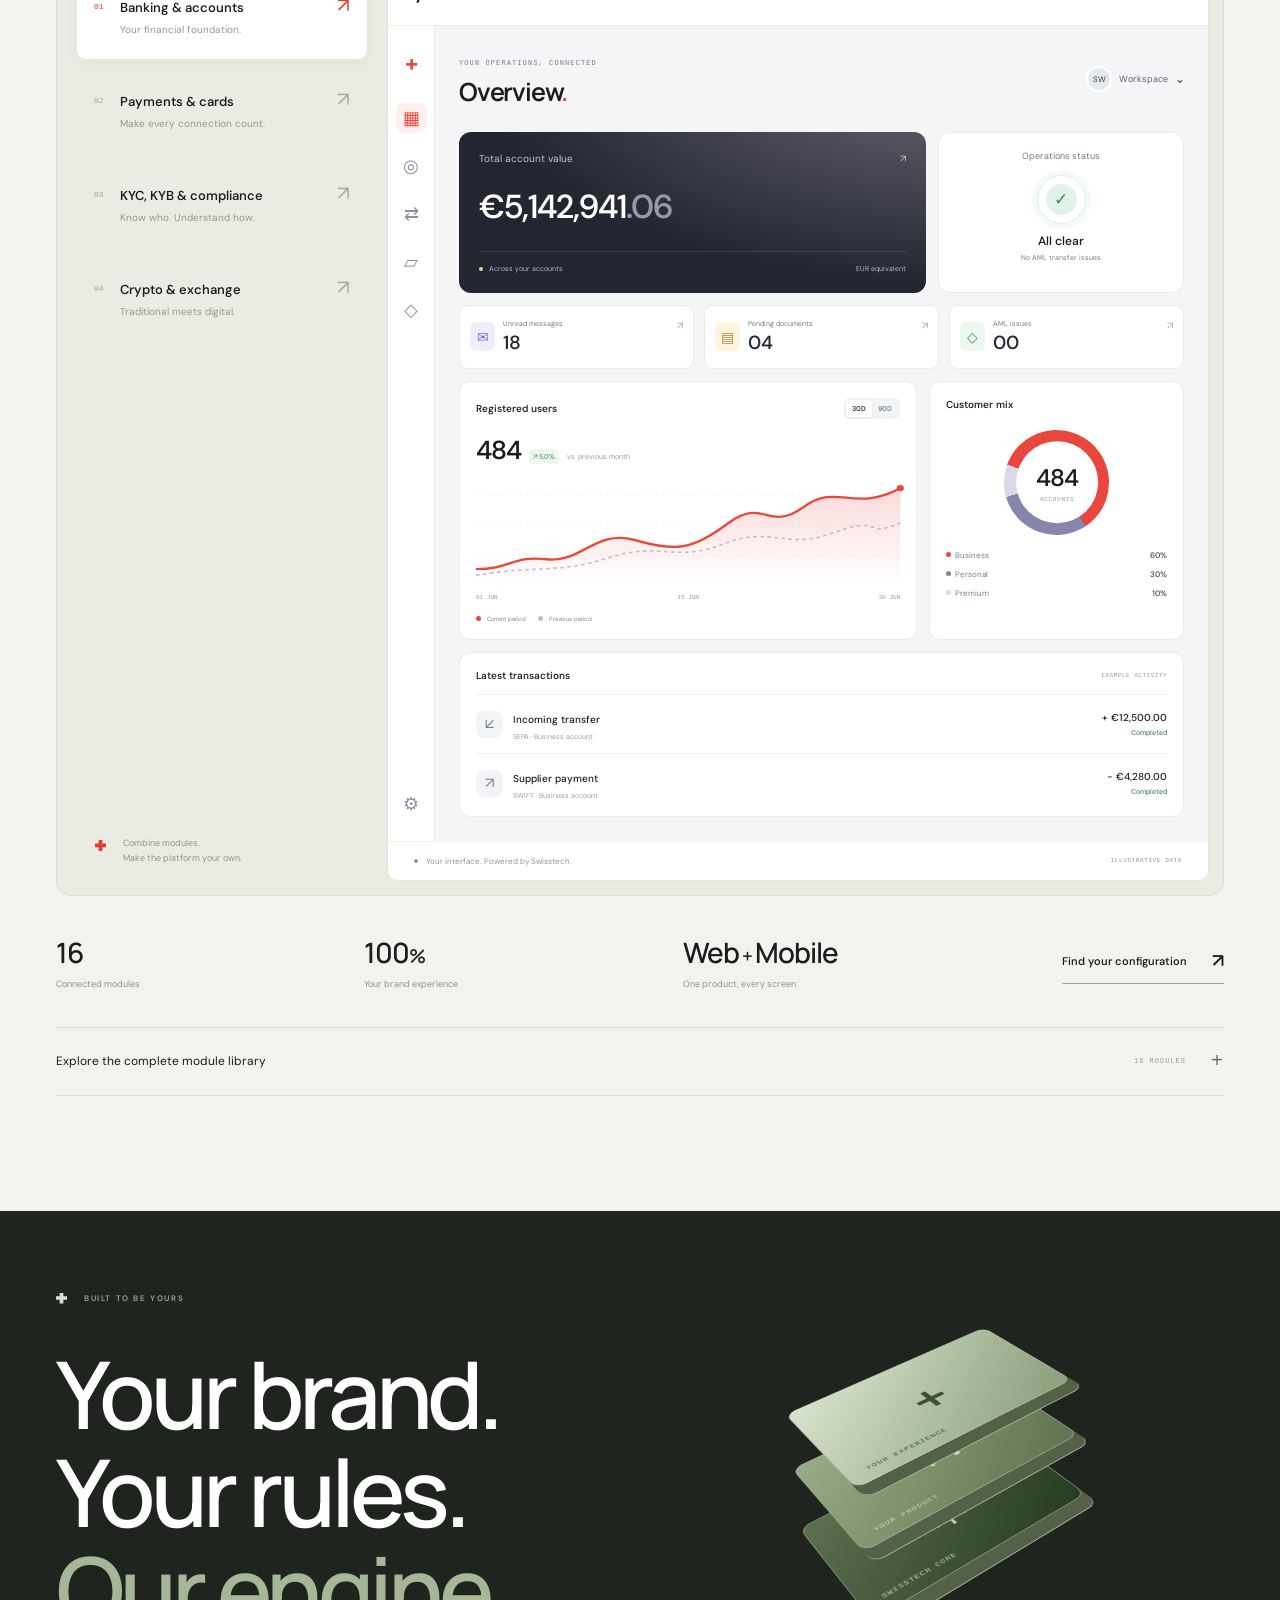
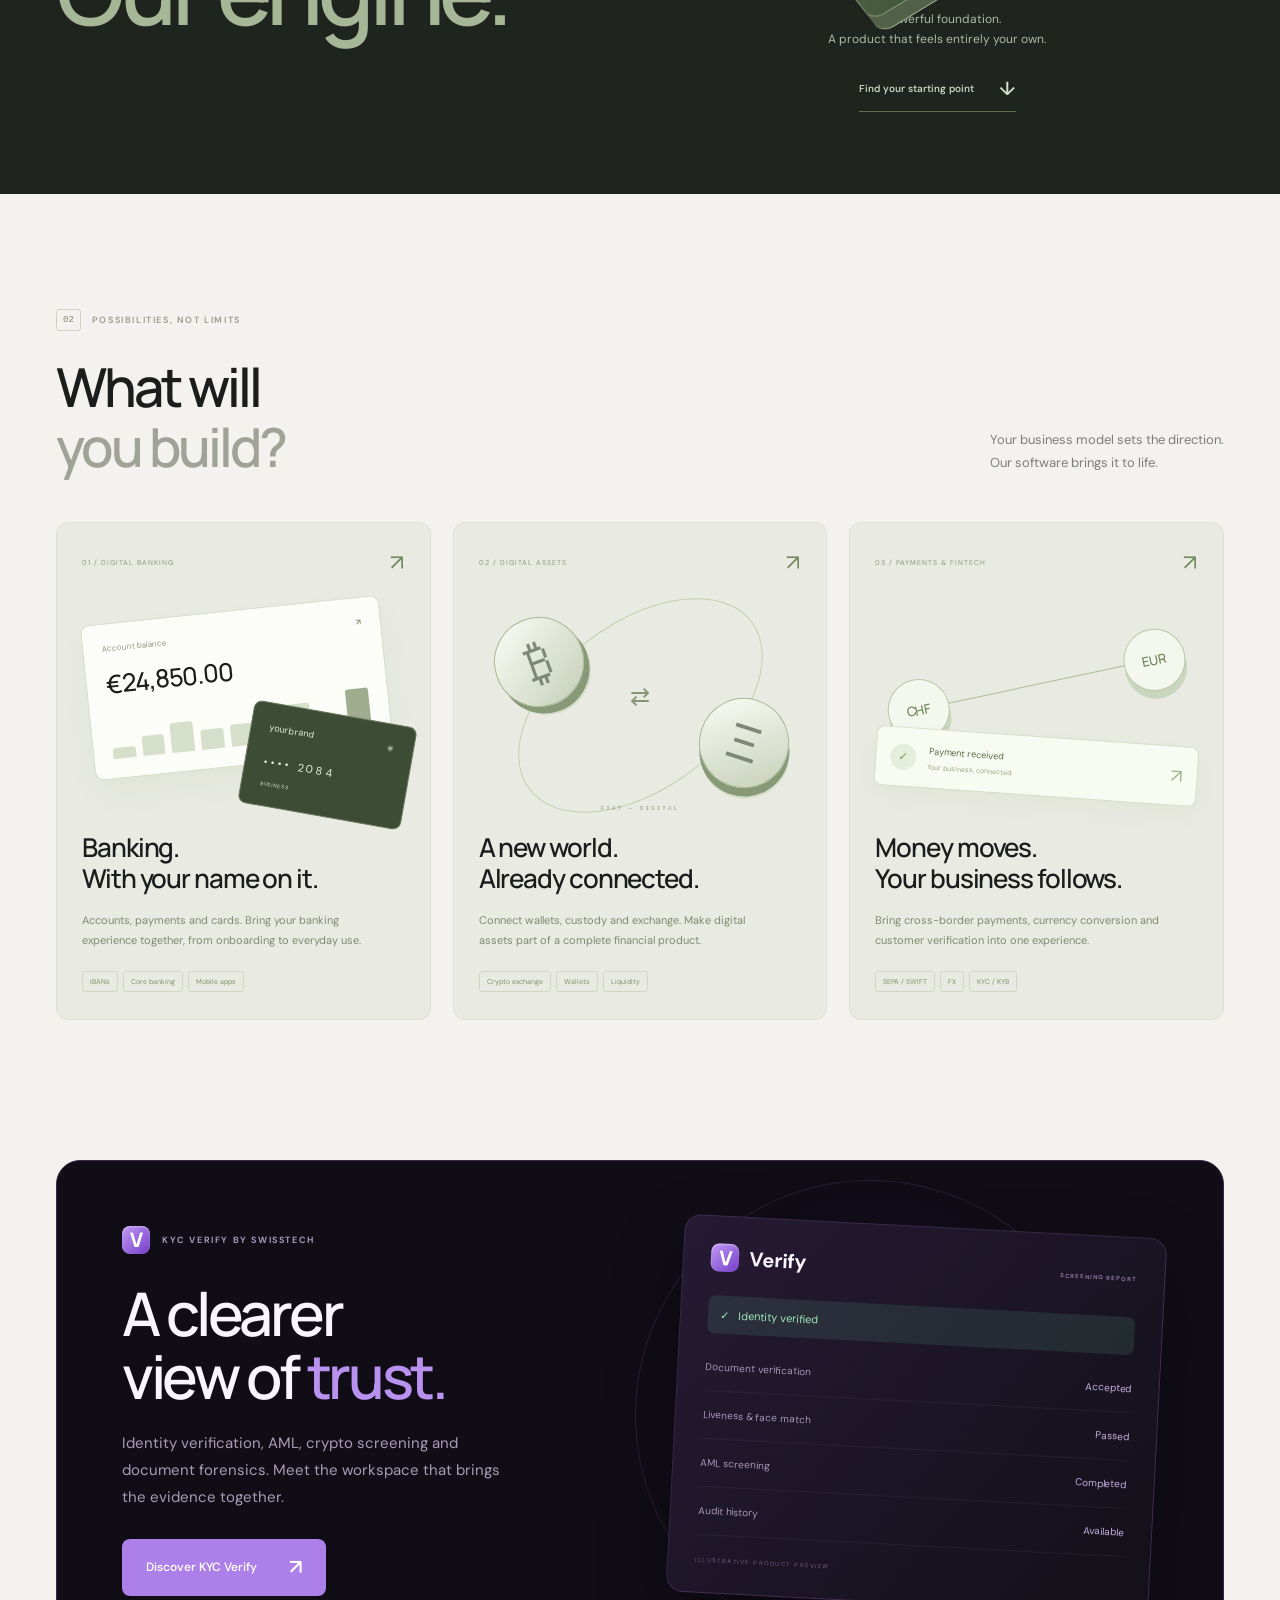
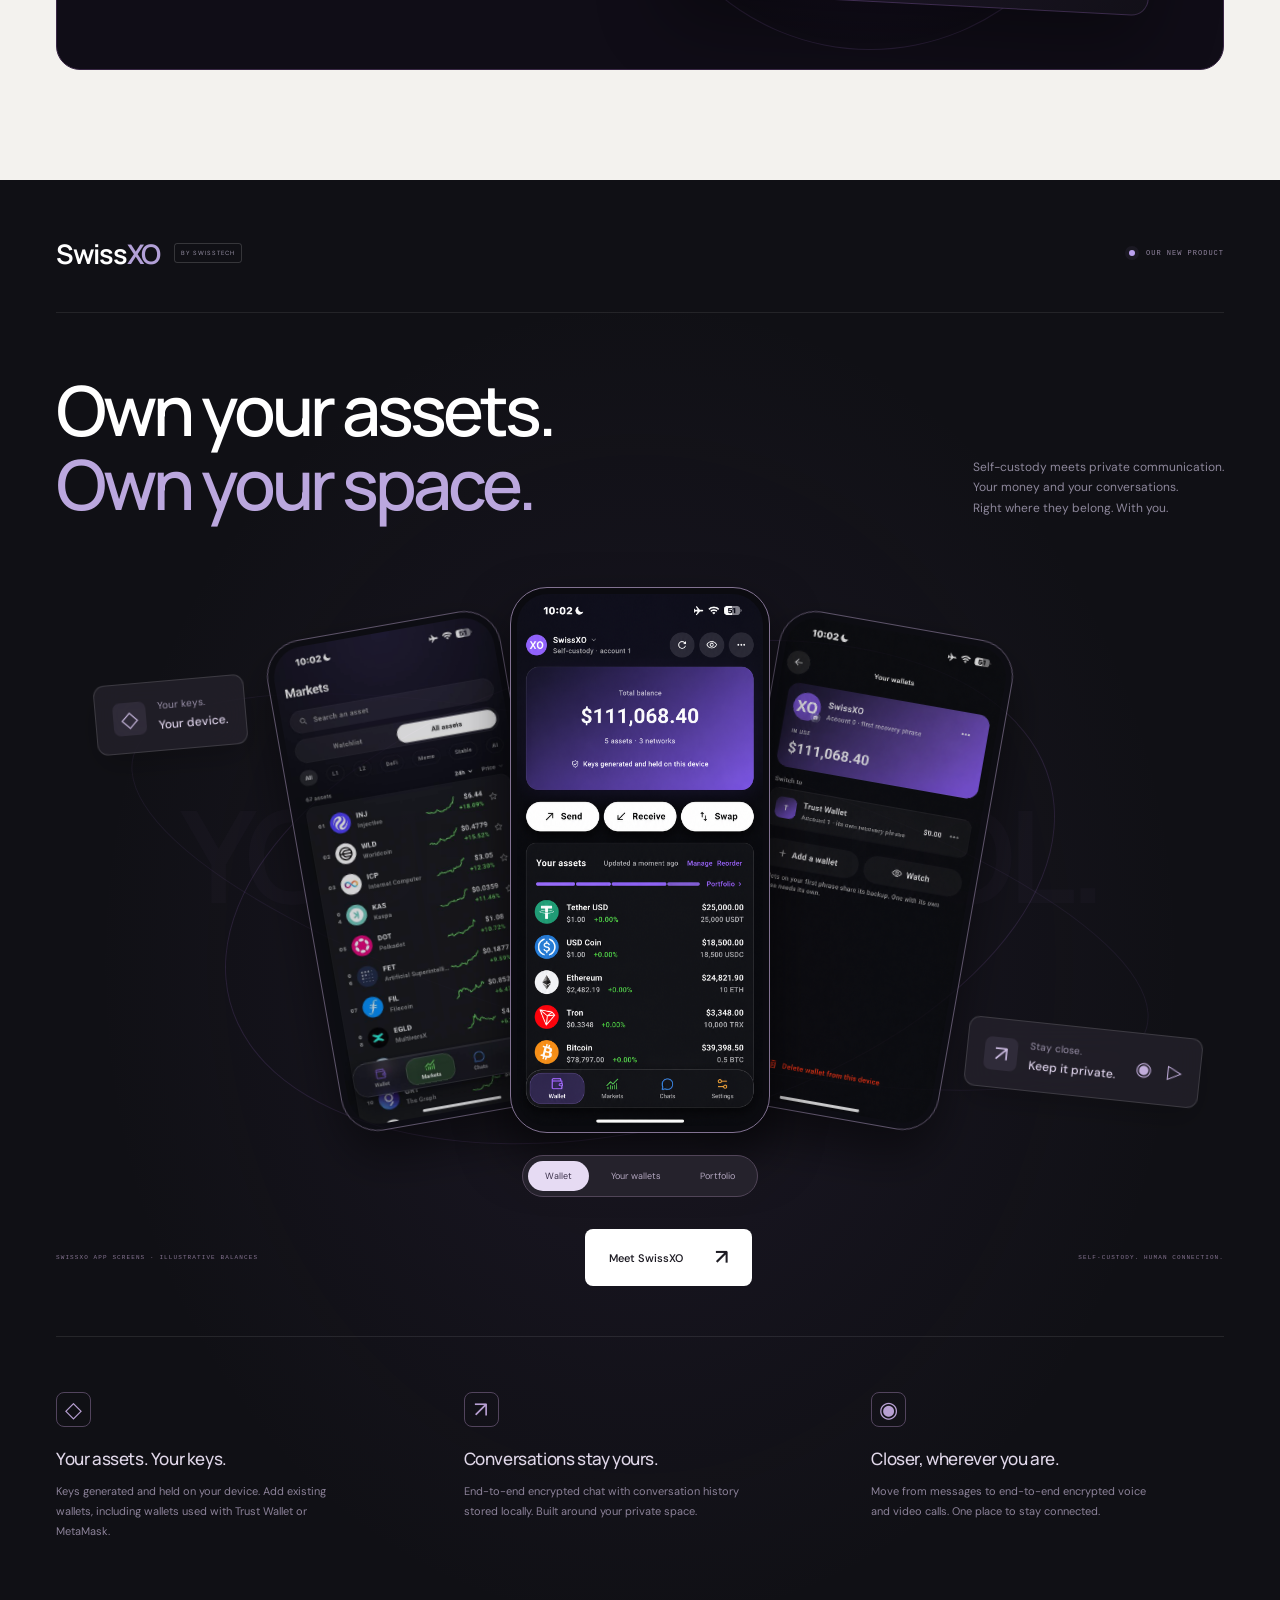
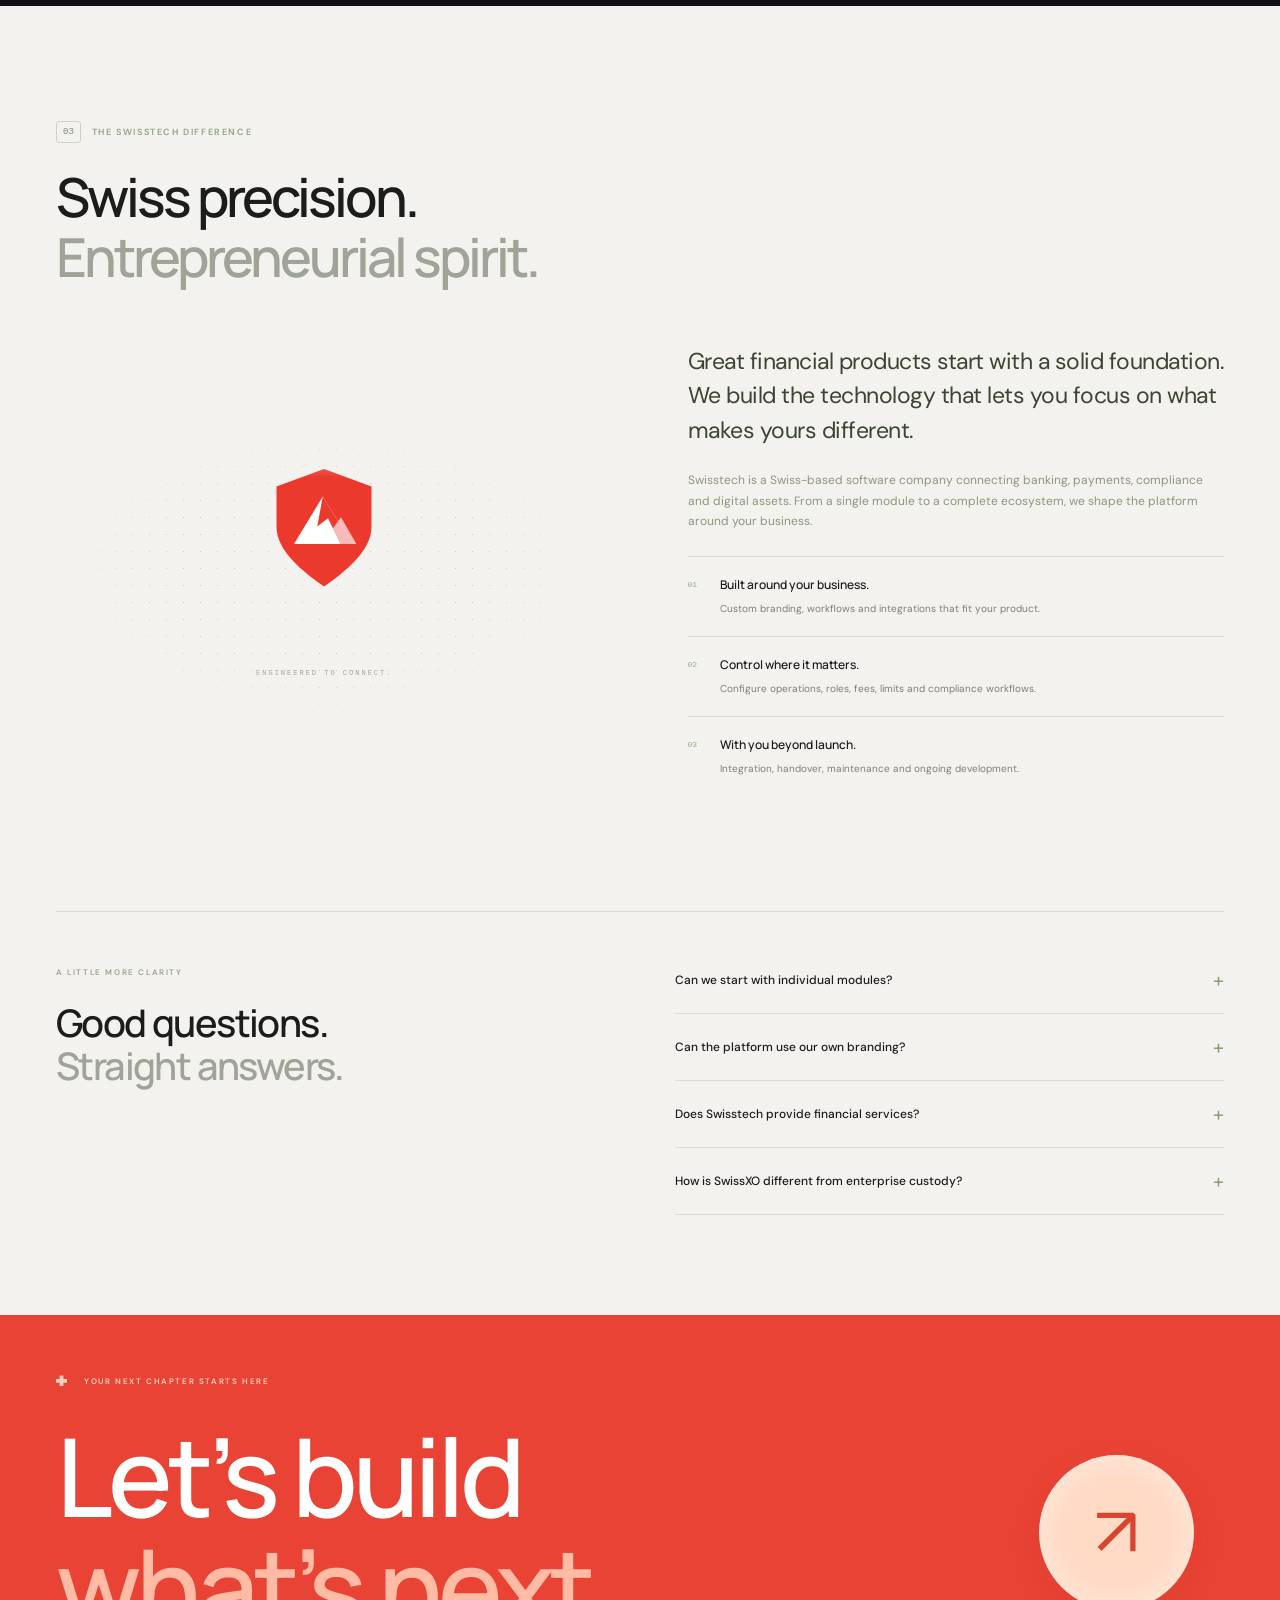
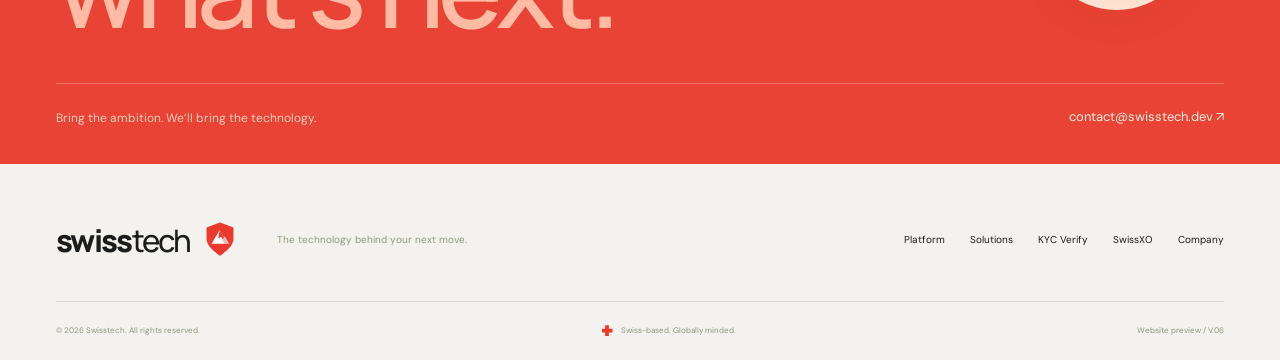
==== commit 40fc618a: "Add SwissXO product page and unified Alpine shield identity Introduce a dedicated SwissXO page with " ====
--- a/index.html
+++ b/index.html
@@ -10,18 +10,18 @@
     <meta name="theme-color" content="#f3f2ee" />
     <meta name="robots" content="noindex, nofollow" />
     <title>Swisstech — Build what’s next in finance.</title>
-    <link rel="icon" href="./favicon.svg?v=5" />
+    <link rel="icon" href="./favicon.svg?v=6" />
     <link rel="preload" as="image" href="./hero-sculpture.webp" />
     <link rel="stylesheet" href="./styles.css" />
-    <link rel="stylesheet" href="./refinements.css?v=5" />
+    <link rel="stylesheet" href="./refinements.css?v=6" />
     <script type="module" src="./app.js"></script>
-  </head>
+  <link rel="stylesheet" href="./brand.css?v=6" /></head>
   <body>
     <a class="skip" href="#main">Skip to content</a>
     <div class="scroll-progress" aria-hidden="true"></div>
     <header class="header">
       <a class="brand" href="#" aria-label="Swisstech home"
-        >swiss<span>tech</span><svg class="swiss-symbol" viewBox="0 0 40 44" aria-hidden="true" focusable="false"><path class="alpine-shield" d="M20 3 35 8v13c0 8-8 14-15 19C13 35 5 29 5 21V8Z"/><path class="alpine-peak" d="m11 26 9-14 9 14H11ZM15.5 19l4.5 2 4.5-2"/></svg></a
+        >swiss<span>tech</span><img class="brand-mark" src="./swisstech-mark.svg" alt="" width="34" height="37" /></a
       ><button
         class="menu-toggle"
         aria-expanded="false"
@@ -33,7 +33,7 @@
         <a href="#platform">Platform <span>⌄</span></a
         ><a href="#solutions">Solutions</a
         ><a href="./verify.html">KYC Verify</a
-        ><a href="#swissxo">SwissXO</a
+        ><a href="./swissxo.html">SwissXO</a
         ><a href="#company">Why Swisstech</a>
       </nav>
       <button class="button dark nav-cta" data-contact>
@@ -512,8 +512,8 @@
           </div>
           <div class="xo-bottom">
             <span>SWISSXO APP SCREENS · ILLUSTRATIVE BALANCES</span
-            ><button class="button light" data-contact data-interest="SwissXO">
-              Meet SwissXO <span>↗</span></button
+            ><a class="button light" href="./swissxo.html">
+              Meet SwissXO <span>↗</span></a
             ><span>SELF-CUSTODY. HUMAN CONNECTION.</span>
           </div>
           <div class="xo-features">
@@ -557,7 +557,7 @@
         </div>
         <div class="company-body">
           <div class="company-mark" aria-hidden="true">
-            <div class="swiss-grid"><i></i><i></i><i></i><i></i><i></i></div>
+            <img class="brand-mark" src="./swisstech-mark.svg" alt="" width="120" height="130" />
             <span>ENGINEERED TO CONNECT.</span>
           </div>
           <div class="company-copy">
@@ -680,17 +680,17 @@
     <footer class="footer wrap">
       <div class="footer-top">
         <a class="brand" href="#" aria-label="Swisstech home"
-          >swiss<span>tech</span><svg class="swiss-symbol" viewBox="0 0 40 44" aria-hidden="true" focusable="false"><path class="alpine-shield" d="M20 3 35 8v13c0 8-8 14-15 19C13 35 5 29 5 21V8Z"/><path class="alpine-peak" d="m11 26 9-14 9 14H11ZM15.5 19l4.5 2 4.5-2"/></svg></a>
+          >swiss<span>tech</span><img class="brand-mark" src="./swisstech-mark.svg" alt="" width="34" height="37" /></a>
         <p>The technology behind your next move.</p>
         <div>
           <a href="#platform">Platform</a><a href="#solutions">Solutions</a
-          ><a href="./verify.html">KYC Verify</a><a href="#swissxo">SwissXO</a><a href="#company">Company</a>
+          ><a href="./verify.html">KYC Verify</a><a href="./swissxo.html">SwissXO</a><a href="#company">Company</a>
         </div>
       </div>
       <div class="footer-bottom">
         <span>© 2026 Swisstech. All rights reserved.</span
         ><span><i class="mini-cross"></i> Swiss-based. Globally minded.</span
-        ><span>Website concept / V.03</span>
+        ><span>Website preview / V.06</span>
       </div>
     </footer>
     <dialog id="contact-dialog">
--- a/brand.css
+++ b/brand.css
@@ -0,0 +1,8 @@
+/* Shared Swisstech identity. All pages use the same SVG master. */
+.brand,.swiss-brand{display:inline-flex;align-items:center;white-space:nowrap}
+.brand .brand-mark,.swiss-brand .brand-mark{display:block;flex:none;width:34px;height:37px;margin-left:12px;object-fit:contain}
+.brand img,.swiss-brand img{max-width:none}
+.company-mark .brand-mark{width:120px;height:130px;display:block;margin:0 auto 35px}
+@media(max-width:650px){.brand .brand-mark,.swiss-brand .brand-mark{width:28px;height:31px;margin-left:9px}}
+@media(max-width:380px){.v-header{gap:9px;padding:14px 12px}.v-header .swiss-brand{font-size:20px}.v-header .brand-mark{width:24px;height:26px;margin-left:8px}.v-header .portal-link{padding:8px;font-size:10px}.v-header .portal-link span{display:none}}
+@media(max-width:380px){.v-header .menu-toggle{white-space:nowrap;font-size:0}.v-header .menu-toggle span{font-size:16px;margin-left:0}}
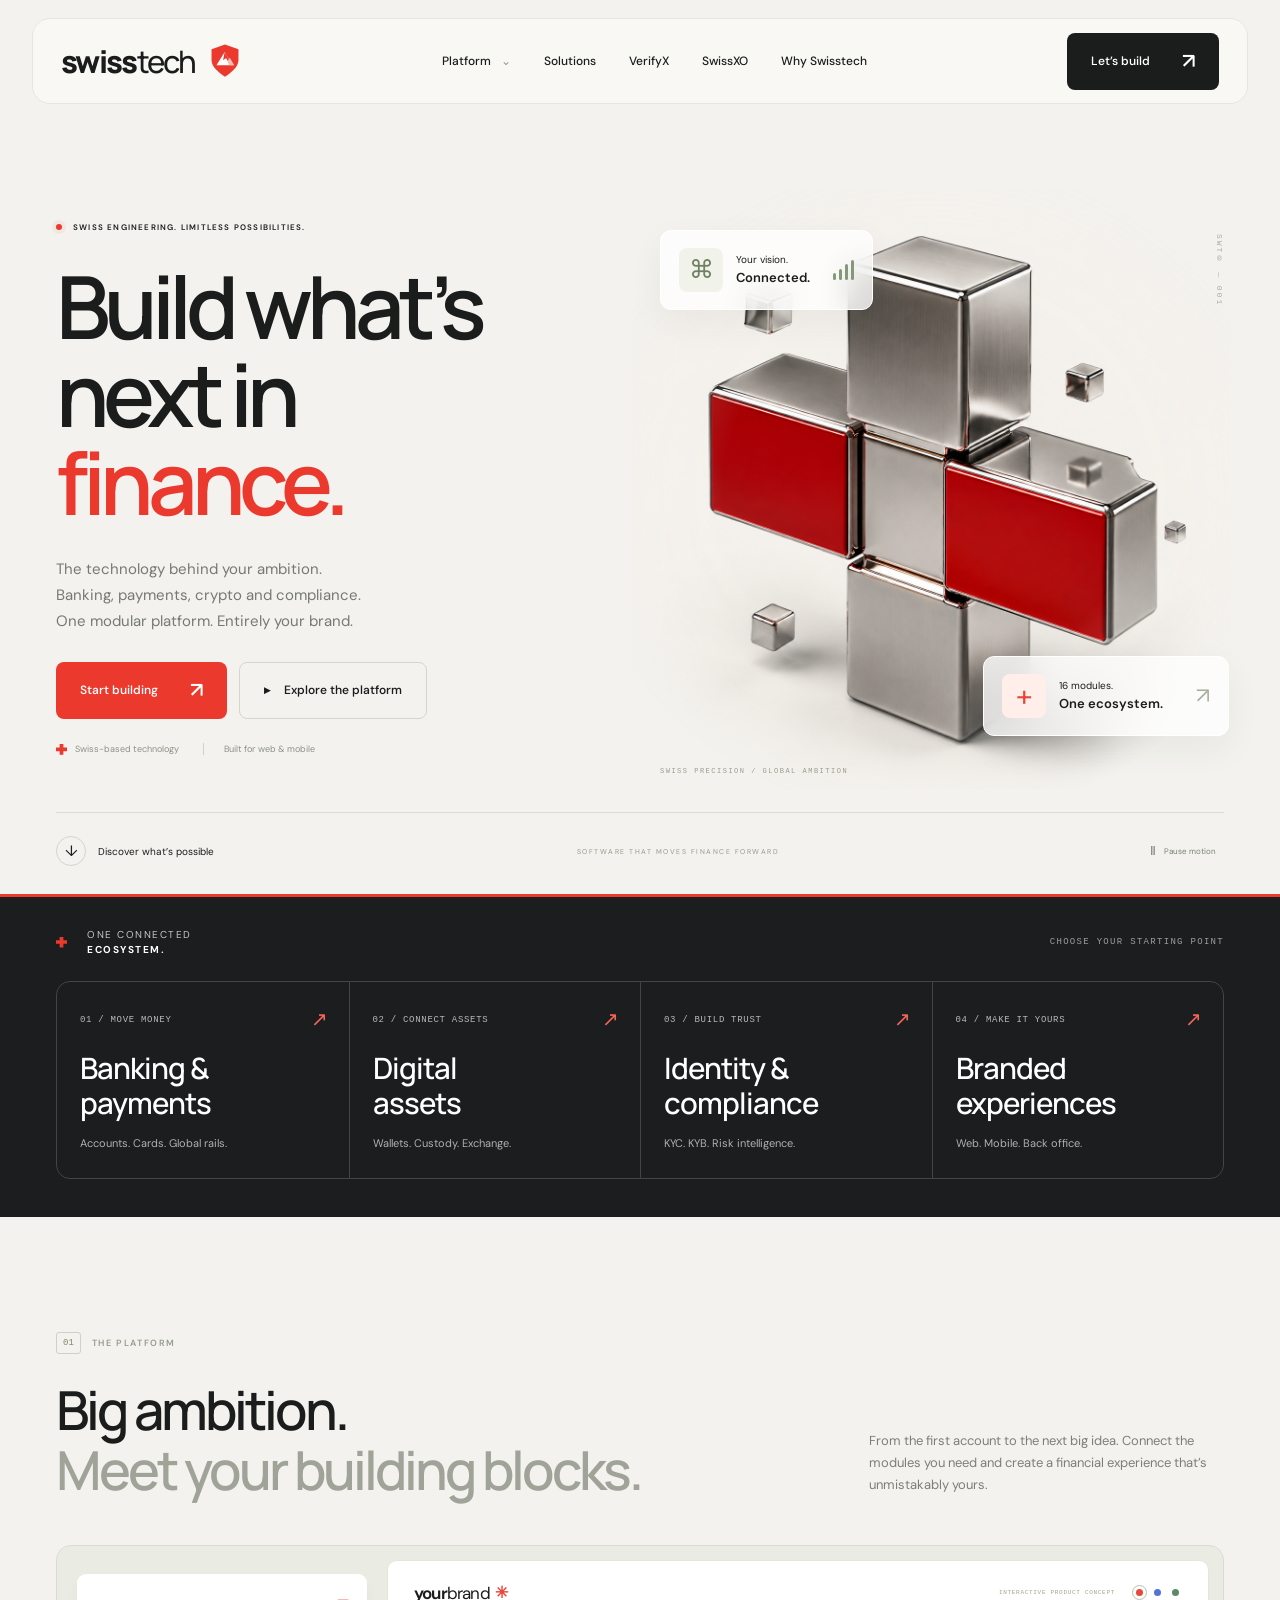
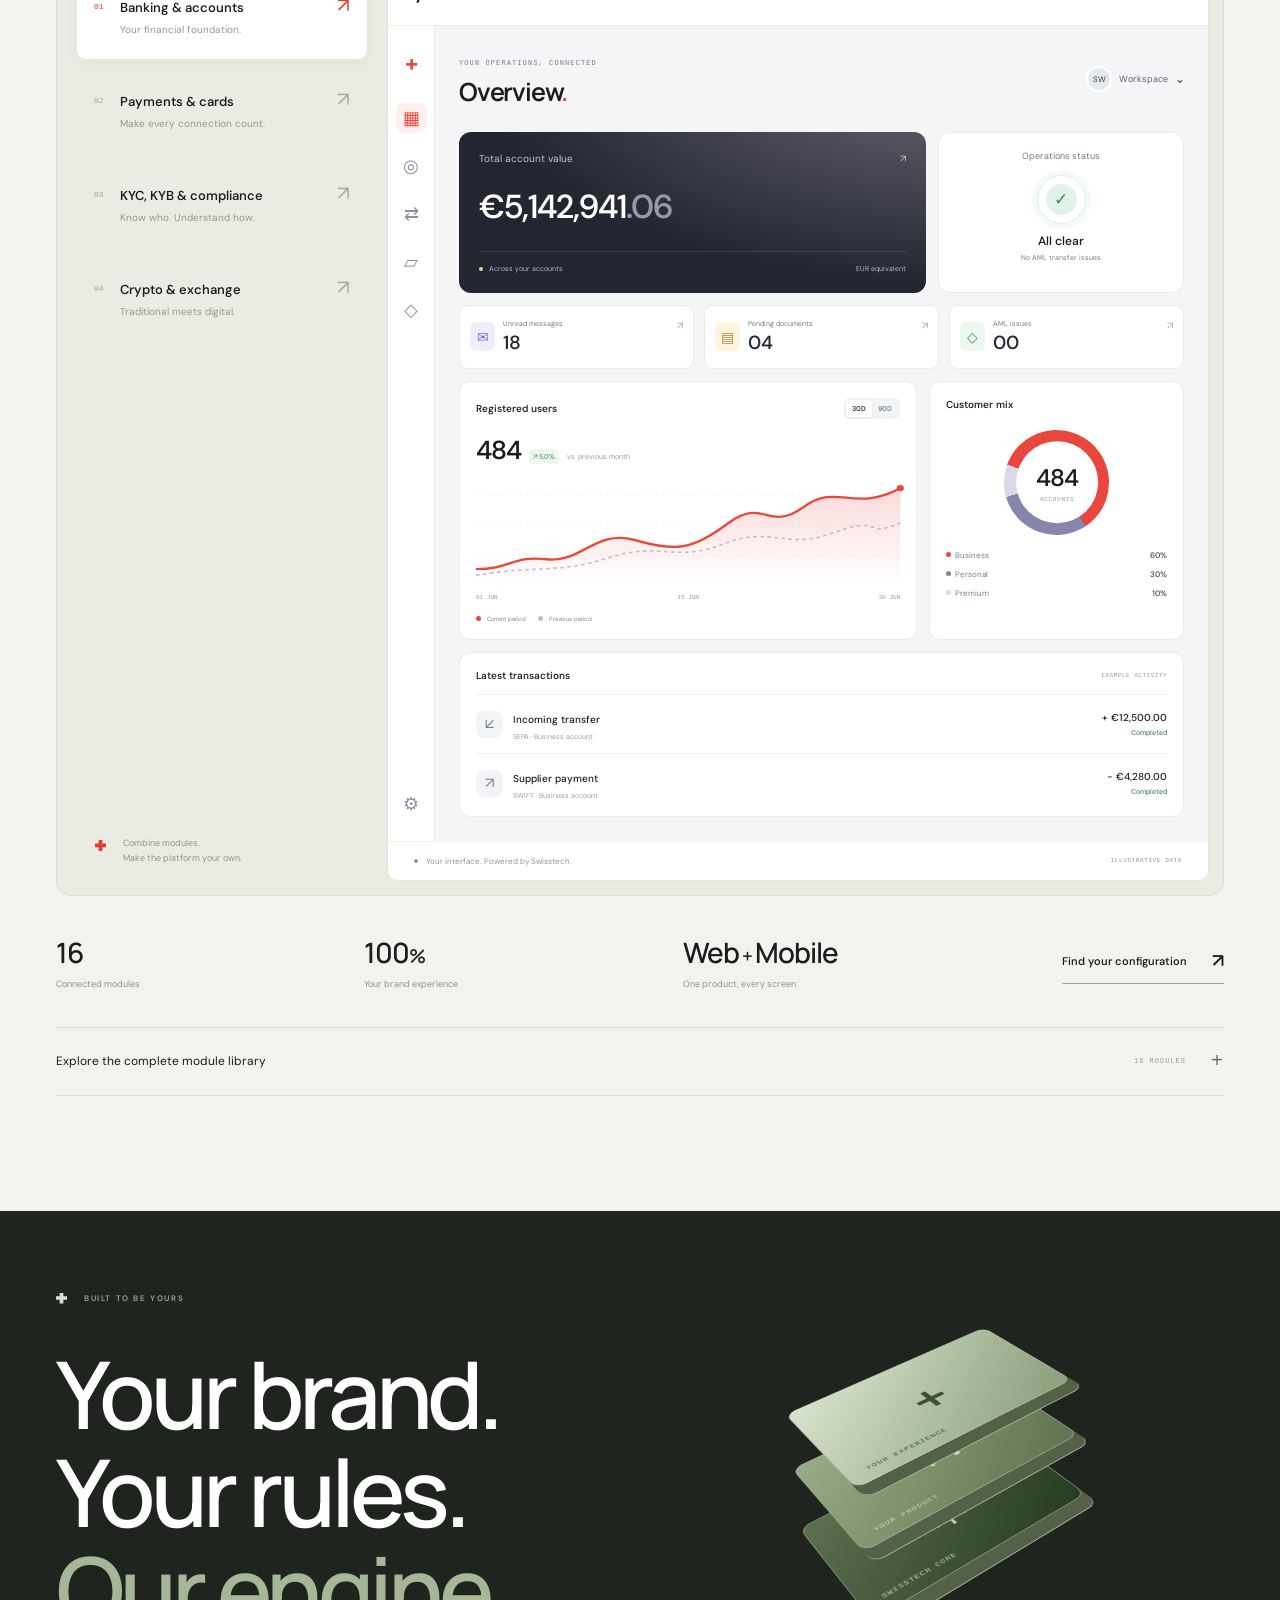
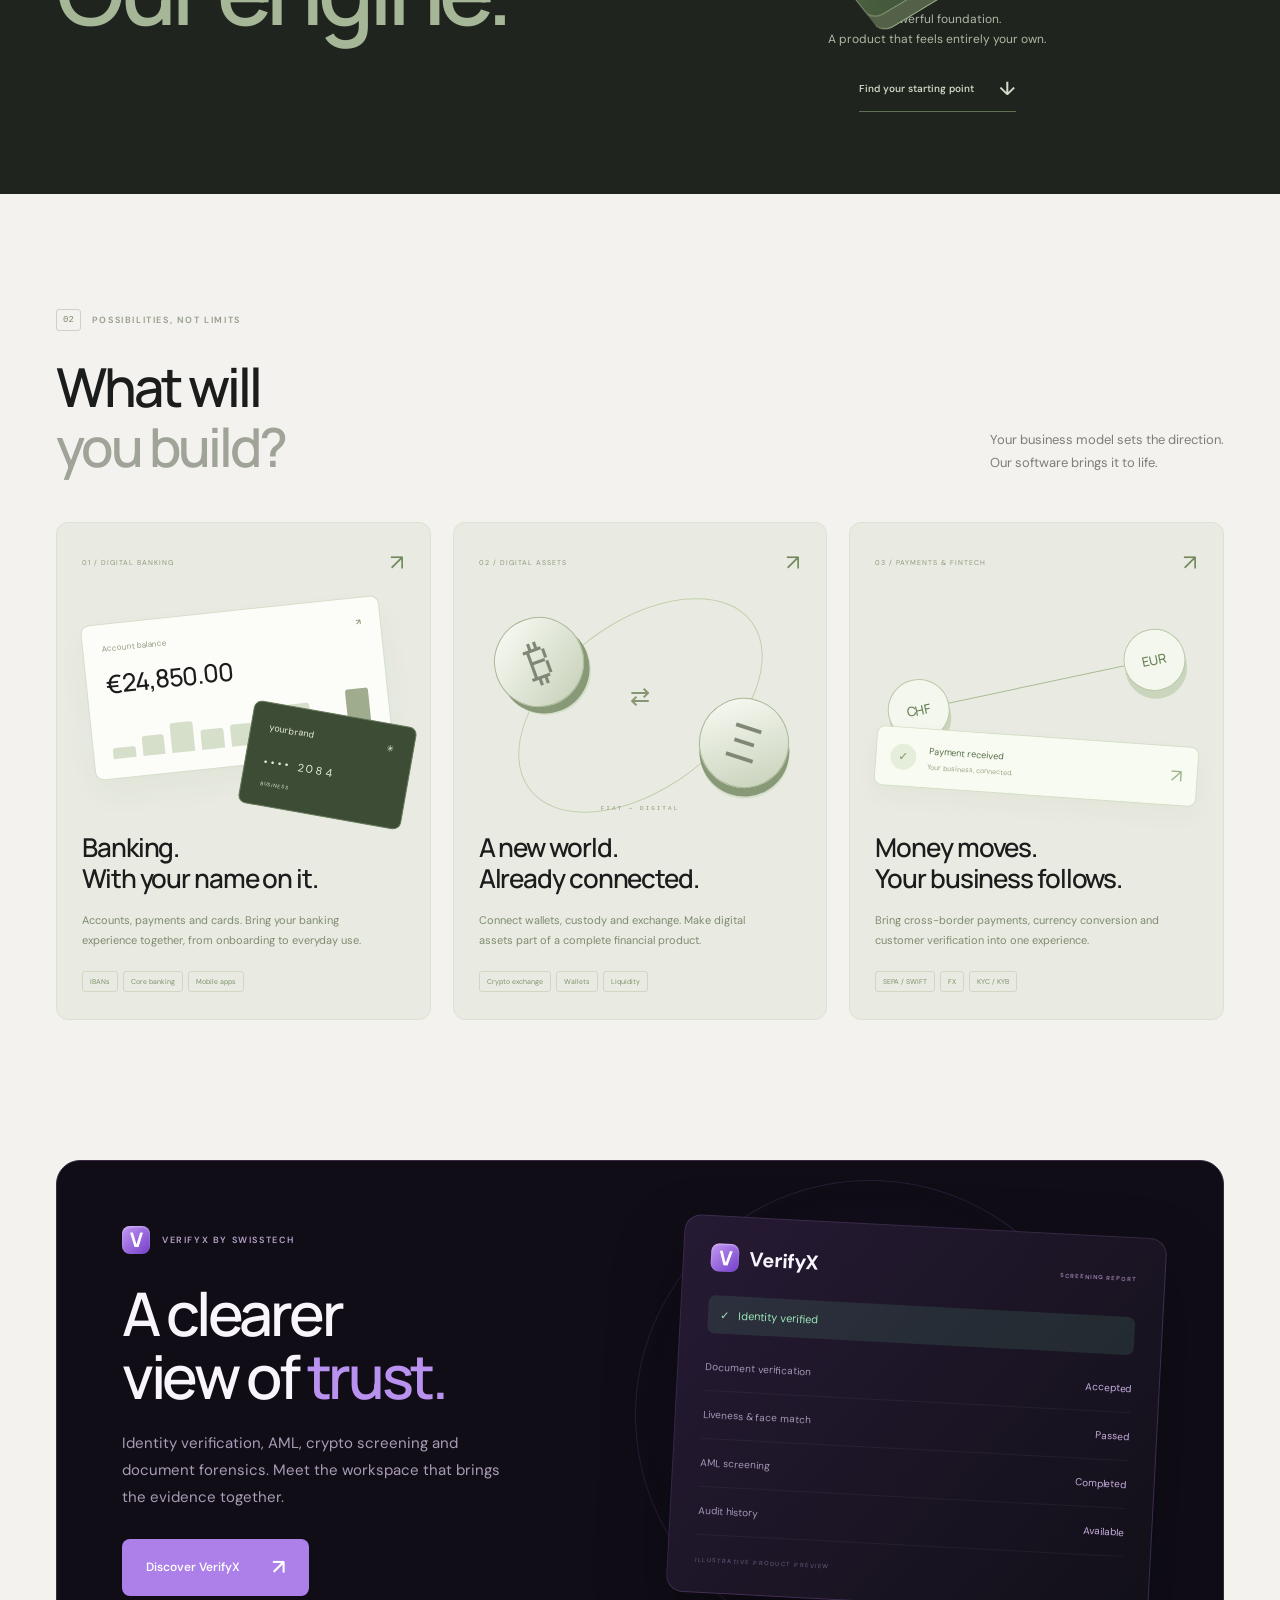
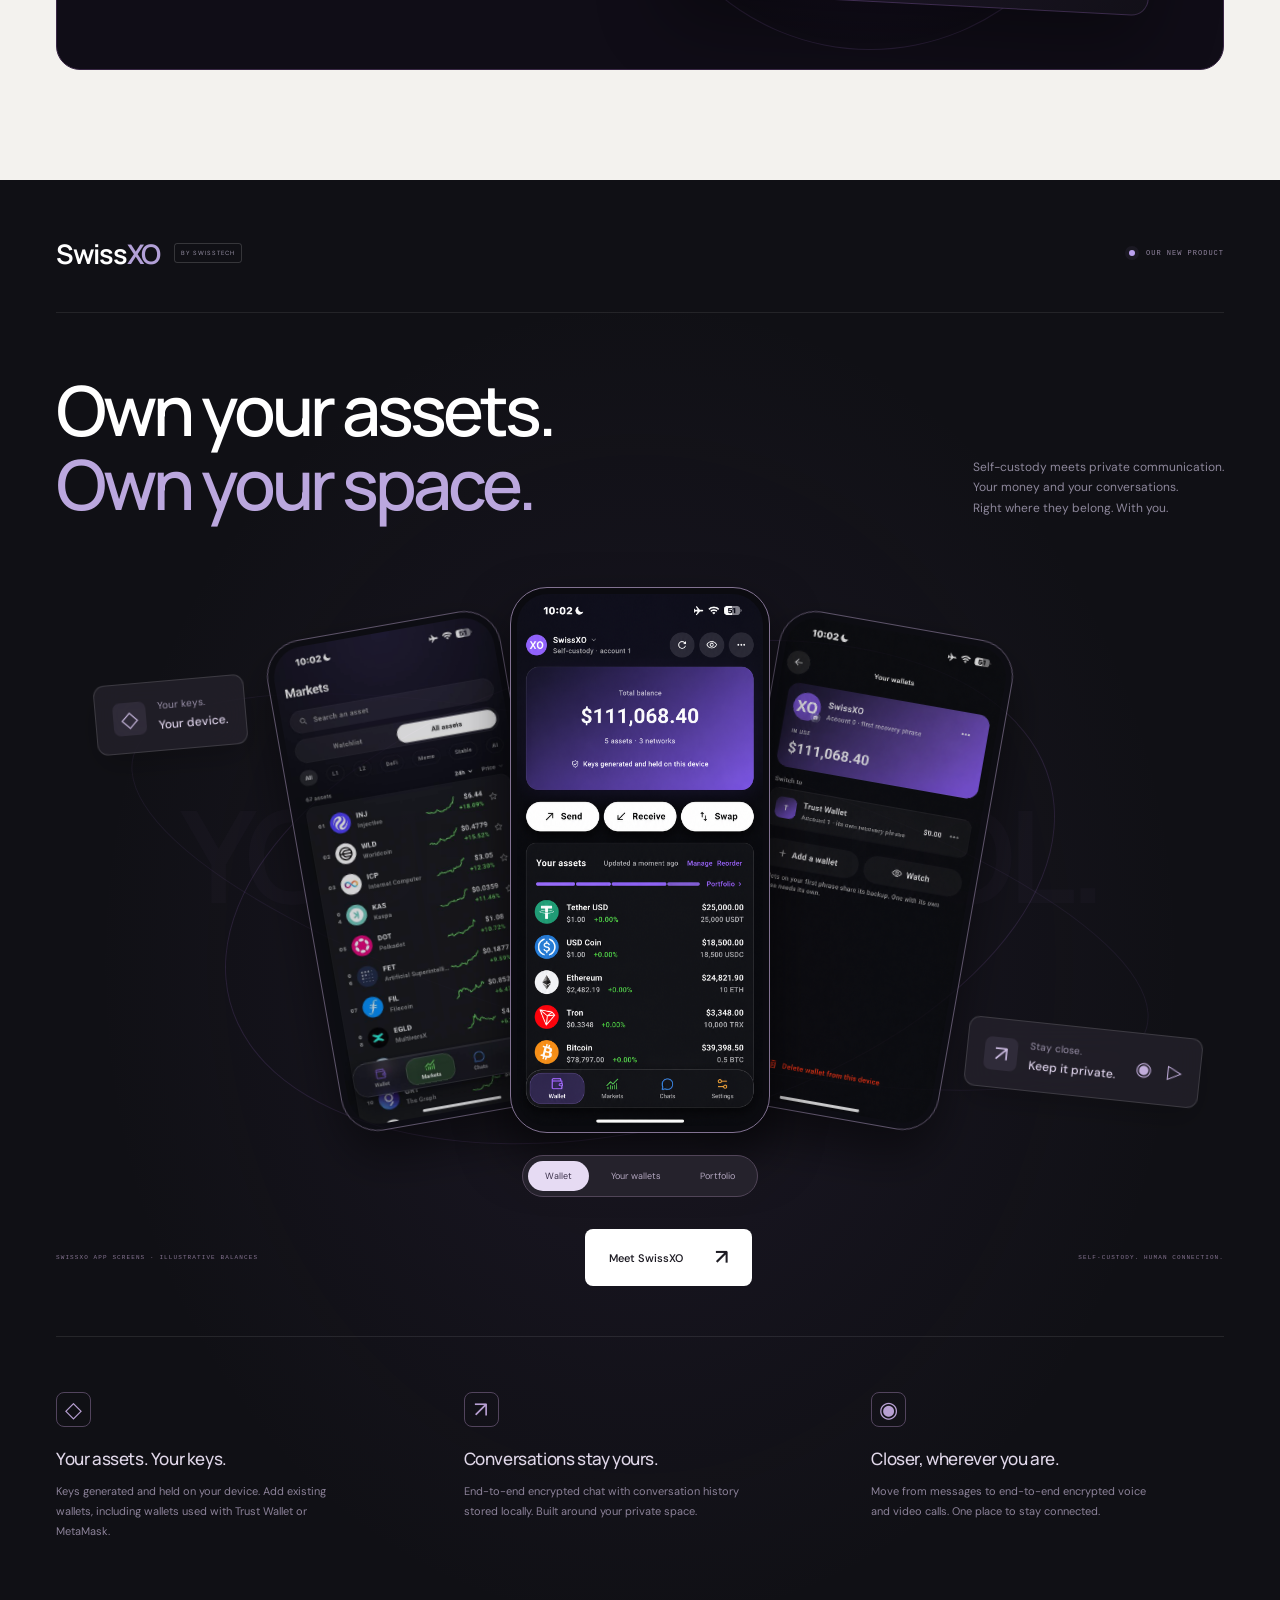
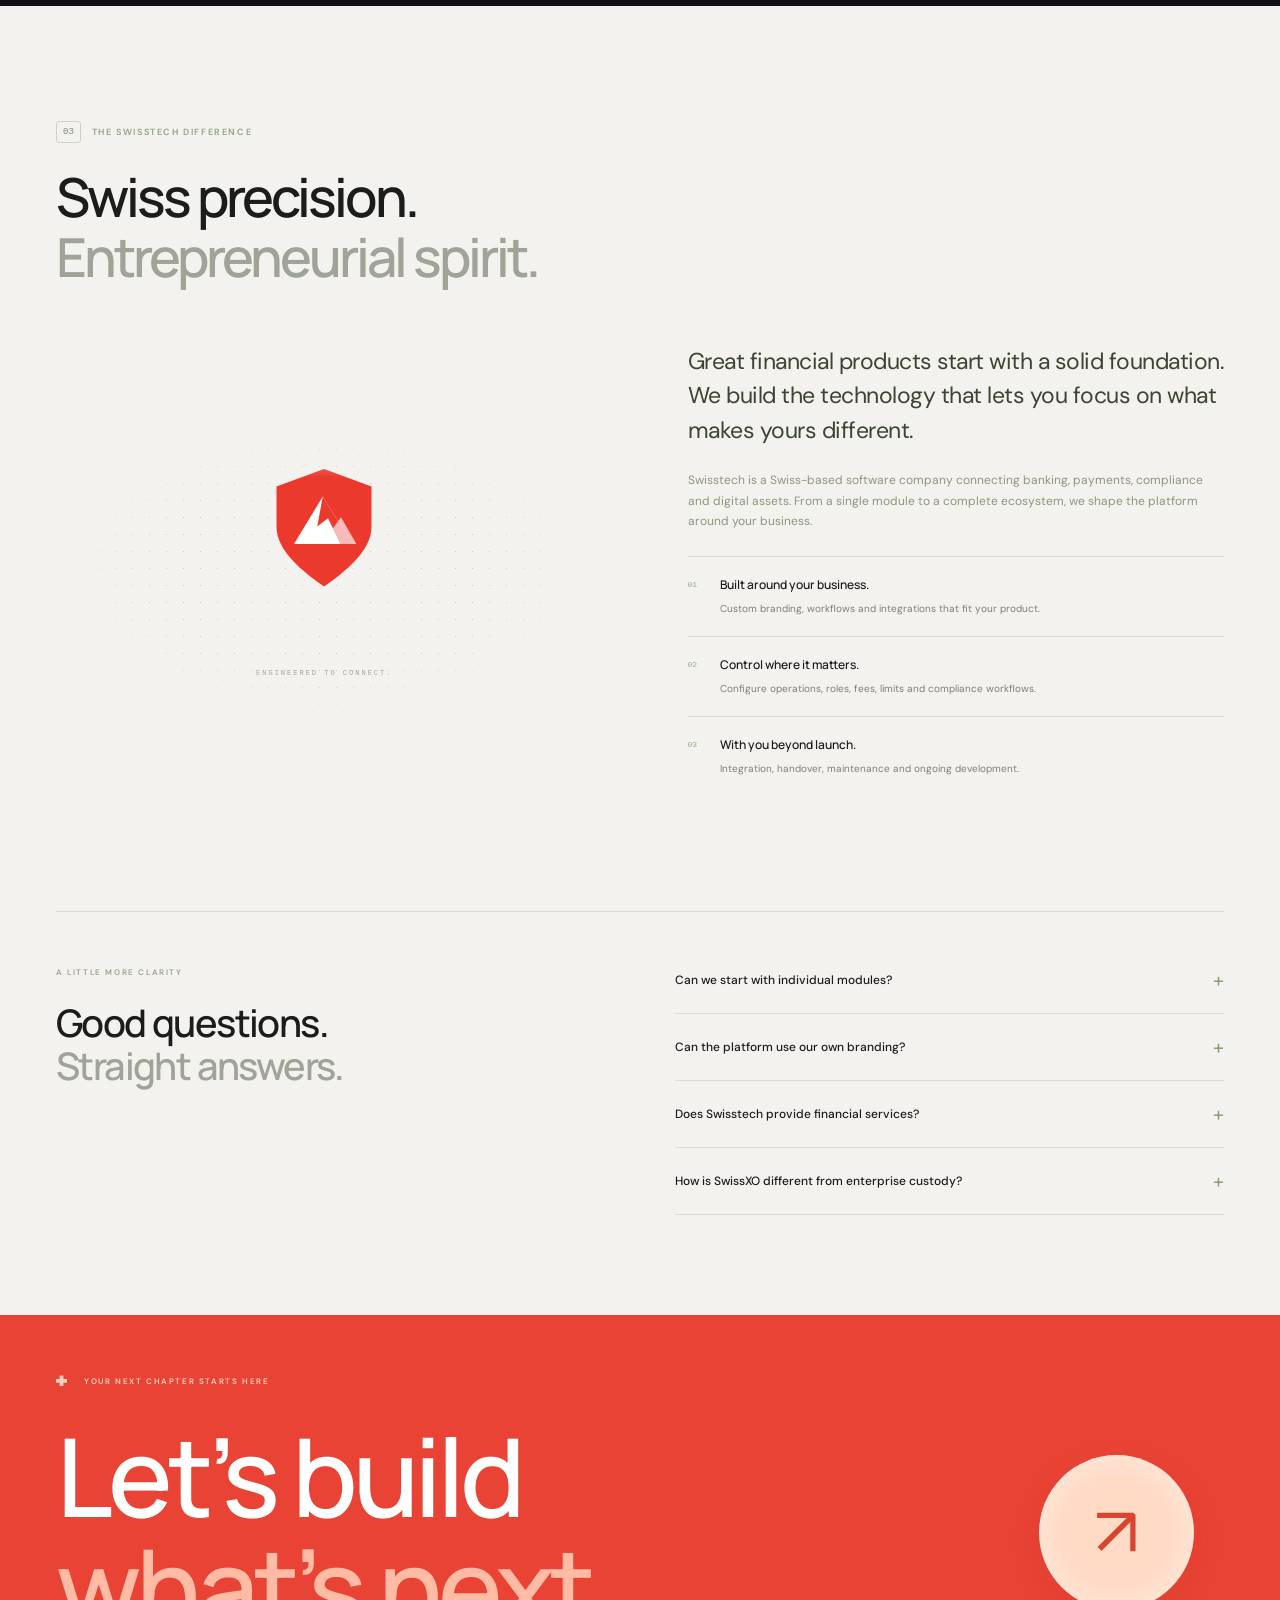
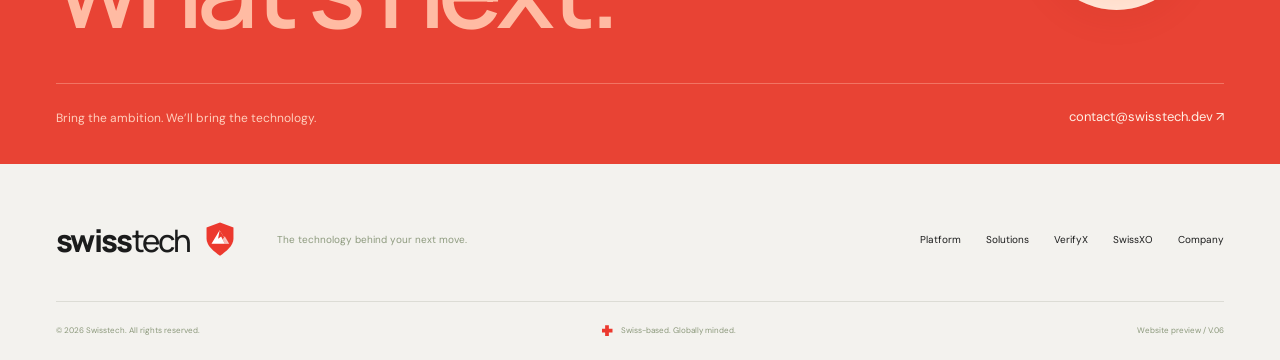
==== commit 876aced2: "Rename KYC product to VerifyX Update product branding, page title, navigation on all three pages, ho" ====
--- a/index.html
+++ b/index.html
@@ -1,745 +1,745 @@
-<!doctype html>
-<html lang="en">
-  <head>
-    <meta charset="UTF-8" />
-    <meta name="viewport" content="width=device-width, initial-scale=1" />
-    <meta
-      name="description"
-      content="Build your next financial product with Swisstech. Modular banking, payments, crypto and compliance software — and SwissXO, our self-custody wallet and private communication app."
-    />
-    <meta name="theme-color" content="#f3f2ee" />
-    <meta name="robots" content="noindex, nofollow" />
-    <title>Swisstech — Build what’s next in finance.</title>
-    <link rel="icon" href="./favicon.svg?v=6" />
-    <link rel="preload" as="image" href="./hero-sculpture.webp" />
-    <link rel="stylesheet" href="./styles.css" />
-    <link rel="stylesheet" href="./refinements.css?v=6" />
-    <script type="module" src="./app.js"></script>
-  <link rel="stylesheet" href="./brand.css?v=6" /></head>
-  <body>
-    <a class="skip" href="#main">Skip to content</a>
-    <div class="scroll-progress" aria-hidden="true"></div>
-    <header class="header">
-      <a class="brand" href="#" aria-label="Swisstech home"
-        >swiss<span>tech</span><img class="brand-mark" src="./swisstech-mark.svg" alt="" width="34" height="37" /></a
-      ><button
-        class="menu-toggle"
-        aria-expanded="false"
-        aria-controls="navigation"
-      >
-        Menu <span>☰</span>
-      </button>
-      <nav id="navigation" aria-label="Main navigation">
-        <a href="#platform">Platform <span>⌄</span></a
-        ><a href="#solutions">Solutions</a
-        ><a href="./verify.html">KYC Verify</a
-        ><a href="./swissxo.html">SwissXO</a
-        ><a href="#company">Why Swisstech</a>
-      </nav>
-      <button class="button dark nav-cta" data-contact>
-        Let’s build <span>↗</span>
-      </button>
-    </header>
-    <main id="main">
-      <section class="hero wrap">
-        <div class="hero-copy">
-          <div class="eyebrow">
-            <span class="status-dot"></span> SWISS ENGINEERING. LIMITLESS
-            POSSIBILITIES.
-          </div>
-          <h1>
-            Build what’s<br />next in<br /><span class="hero-last"
-              >finance<span class="period">.</span></span
-            >
-          </h1>
-          <p>
-            The technology behind your ambition.<br />Banking, payments, crypto
-            and compliance.<br />One modular platform. Entirely your brand.
-          </p>
-          <div class="actions">
-            <button class="button red" data-contact>
-              Start building <span>↗</span></button
-            ><a class="button outline" href="#platform"
-              ><span class="play-icon">▶</span> Explore the platform</a
-            >
-          </div>
-          <div class="hero-proof">
-            <span><i class="mini-cross"></i> Swiss-based technology</span
-            ><span>Built for web & mobile</span>
-          </div>
-        </div>
-        <div class="hero-art">
-          <div class="sculpture-stage">
-            <img
-              class="sculpture"
-              src="./hero-sculpture.webp"
-              alt="Sculptural Swiss cross assembled from polished metal and red modular blocks"
-              width="1254"
-              height="1254"
-              fetchpriority="high"
-            />
-          </div>
-          <a
-            class="art-label label-top"
-            href="#modules"
-            data-modules="experience"
-          >
-            <span class="tiny-icon">⌘</span>
-            <div>Your vision.<strong>Connected.</strong></div>
-            <span class="signal"><i></i><i></i><i></i><i></i></span>
-          </a>
-          <a class="art-label label-bottom" href="#modules" data-modules="all">
-            <span class="tiny-icon red-icon">+</span>
-            <div>16 modules.<strong>One ecosystem.</strong></div>
-            <span class="label-arrow">↗</span>
-          </a>
-          <div class="art-coordinate">SWISS PRECISION / GLOBAL AMBITION</div>
-          <div class="art-index">SWT® — 001</div>
-        </div>
-        <div class="hero-bottom">
-          <a href="#platform"
-            ><span class="circle-arrow">↓</span> Discover what’s possible</a
-          ><span>SOFTWARE THAT MOVES FINANCE FORWARD</span
-          ><button
-            class="motion-toggle"
-            aria-pressed="false"
-            aria-label="Pause decorative motion"
-          >
-            Ⅱ <span>Pause motion</span>
-          </button>
-        </div>
-      </section>
-      <nav class="ecosystem-band" aria-label="Explore the module ecosystem">
-        <div class="wrap">
-          <div class="ecosystem-intro">
-            <span class="mini-cross"></span
-            ><span>ONE CONNECTED<br /><b>ECOSYSTEM.</b></span
-            ><small>CHOOSE YOUR STARTING POINT</small>
-          </div>
-          <div class="ecosystem-links">
-            <a href="#modules" data-modules="banking"
-              ><small>01 / MOVE MONEY</small
-              ><strong>Banking &<br />payments <span>↗</span></strong>
-              <p>Accounts. Cards. Global rails.</p></a
-            >
-            <a href="#modules" data-modules="crypto"
-              ><small>02 / CONNECT ASSETS</small
-              ><strong>Digital<br />assets <span>↗</span></strong>
-              <p>Wallets. Custody. Exchange.</p></a
-            >
-            <a href="#modules" data-modules="compliance"
-              ><small>03 / BUILD TRUST</small
-              ><strong>Identity &<br />compliance <span>↗</span></strong>
-              <p>KYC. KYB. Risk intelligence.</p></a
-            >
-            <a href="#modules" data-modules="experience"
-              ><small>04 / MAKE IT YOURS</small
-              ><strong>Branded<br />experiences <span>↗</span></strong>
-              <p>Web. Mobile. Back office.</p></a
-            >
-          </div>
-        </div>
-      </nav>
-      <section class="platform section wrap" id="platform">
-        <div class="section-heading reveal">
-          <div class="eyebrow">
-            <span class="section-index">01</span> THE PLATFORM
-          </div>
-          <h2>
-            Big ambition.<br /><span class="subtle"
-              >Meet your building blocks.</span
-            >
-          </h2>
-          <p>
-            From the first account to the next big idea. Connect the modules you
-            need and create a financial experience that’s unmistakably yours.
-          </p>
-        </div>
-        <div class="platform-workbench reveal">
-          <div
-            class="product-tabs"
-            role="tablist"
-            aria-label="Explore platform capabilities"
-          >
-            <button
-              id="tab-banking"
-              role="tab"
-              aria-selected="true"
-              aria-controls="product-panel"
-              data-product="banking"
-              class="active"
-            >
-              <span class="tab-number">01</span>
-              <div>
-                <strong>Banking & accounts</strong
-                ><small>Your financial foundation.</small>
-              </div>
-              <span class="tab-arrow">↗</span></button
-            ><button
-              id="tab-payments"
-              role="tab"
-              aria-selected="false"
-              tabindex="-1"
-              aria-controls="product-panel"
-              data-product="payments"
-            >
-              <span class="tab-number">02</span>
-              <div>
-                <strong>Payments & cards</strong
-                ><small>Make every connection count.</small>
-              </div>
-              <span class="tab-arrow">↗</span></button
-            ><button
-              id="tab-compliance"
-              role="tab"
-              aria-selected="false"
-              tabindex="-1"
-              aria-controls="product-panel"
-              data-product="compliance"
-            >
-              <span class="tab-number">03</span>
-              <div>
-                <strong>KYC, KYB & compliance</strong
-                ><small>Know who. Understand how.</small>
-              </div>
-              <span class="tab-arrow">↗</span></button
-            ><button
-              id="tab-crypto"
-              role="tab"
-              aria-selected="false"
-              tabindex="-1"
-              aria-controls="product-panel"
-              data-product="crypto"
-            >
-              <span class="tab-number">04</span>
-              <div>
-                <strong>Crypto & exchange</strong
-                ><small>Traditional meets digital.</small>
-              </div>
-              <span class="tab-arrow">↗</span>
-            </button>
-            <div class="tabs-footer">
-              <i class="mini-cross"></i
-              ><span>Combine modules.<br />Make the platform your own.</span>
-            </div>
-          </div>
-          <div
-            class="product-panel"
-            id="product-panel"
-            role="tabpanel"
-            aria-labelledby="tab-banking"
-            tabindex="0"
-          >
-            <div class="preview-toolbar">
-              <span class="preview-mark">your<span>brand</span><i>✳</i></span
-              ><span class="demo-label">INTERACTIVE PRODUCT CONCEPT</span>
-              <div
-                class="theme-controls"
-                role="group"
-                aria-label="Preview brand colour"
-              >
-                <button
-                  class="theme-dot active"
-                  data-theme="red"
-                  aria-label="Red brand colour"
-                  aria-pressed="true"
-                ></button
-                ><button
-                  class="theme-dot"
-                  data-theme="blue"
-                  aria-label="Blue brand colour"
-                  aria-pressed="false"
-                ></button
-                ><button
-                  class="theme-dot"
-                  data-theme="green"
-                  aria-label="Green brand colour"
-                  aria-pressed="false"
-                ></button>
-              </div>
-            </div>
-            <div id="product-content" aria-live="polite"></div>
-            <div class="preview-caption">
-              <span
-                ><i class="status-dot"></i> Your interface. Powered by
-                Swisstech.</span
-              ><span>ILLUSTRATIVE DATA</span>
-            </div>
-          </div>
-        </div>
-        <div class="platform-summary reveal">
-          <div><strong>16</strong><span>Connected modules</span></div>
-          <div>
-            <strong>100<span>%</span></strong
-            ><span>Your brand experience</span>
-          </div>
-          <div>
-            <strong>Web<span> + </span>Mobile</strong
-            ><span>One product, every screen</span>
-          </div>
-          <button class="text-link" data-contact>
-            Find your configuration <span>↗</span>
-          </button>
-        </div>
-        <details class="catalogue" id="modules">
-          <summary>
-            <span>Explore the complete module library</span
-            ><span class="catalogue-count">16 MODULES <b>+</b></span>
-          </summary>
-          <div class="catalogue-body">
-            <div
-              class="filters"
-              role="group"
-              aria-label="Filter platform modules"
-            >
-              <button data-filter="all" aria-pressed="true" class="active">
-                All modules <span>16</span></button
-              ><button data-filter="banking" aria-pressed="false">
-                Banking & payments</button
-              ><button data-filter="compliance" aria-pressed="false">
-                Compliance</button
-              ><button data-filter="crypto" aria-pressed="false">
-                Digital assets</button
-              ><button data-filter="experience" aria-pressed="false">
-                Web & mobile
-              </button>
-            </div>
-            <div class="module-grid" id="module-grid" aria-live="polite"></div>
-          </div>
-        </details>
-      </section>
-      <section class="statement">
-        <div class="wrap statement-inner">
-          <div class="eyebrow">
-            <i class="mini-cross"></i> BUILT TO BE YOURS
-          </div>
-          <h2 class="reveal">
-            Your brand.<br />Your rules.<br /><span>Our engine.</span>
-          </h2>
-          <div class="statement-aside">
-            <div class="stack-art" aria-hidden="true">
-              <div class="stack-layer layer-one">
-                <i>+</i><span>YOUR EXPERIENCE</span>
-              </div>
-              <div class="stack-layer layer-two">
-                <i>↗</i><span>YOUR PRODUCT</span>
-              </div>
-              <div class="stack-layer layer-three">
-                <i>✳</i><span>SWISSTECH CORE</span>
-              </div>
-            </div>
-            <p>
-              A powerful foundation.<br />A product that feels entirely your
-              own.
-            </p>
-            <a href="#solutions" class="text-link"
-              >Find your starting point <span>↓</span></a
-            >
-          </div>
-        </div>
-      </section>
-      <section class="solutions-section section wrap" id="solutions">
-        <div class="section-heading reveal">
-          <div class="eyebrow">
-            <span class="section-index">02</span> POSSIBILITIES, NOT LIMITS
-          </div>
-          <h2>What will<br /><span class="subtle">you build?</span></h2>
-          <p>
-            Your business model sets the direction.<br />Our software brings it
-            to life.
-          </p>
-        </div>
-        <div class="solutions">
-          <button class="solution reveal" data-solution="Digital banking">
-            <div class="solution-top">
-              <span>01 / DIGITAL BANKING</span><i>↗</i>
-            </div>
-            <div class="solution-visual bank-visual" aria-hidden="true">
-              <div class="mini-account">
-                <span>Account balance <b>↗</b></span
-                ><strong>€24,850.00</strong>
-                <div class="mini-bars">
-                  <i></i><i></i><i></i><i></i><i></i><i></i><i></i><i></i
-                  ><i></i>
-                </div>
-              </div>
-              <div class="mini-bankcard">
-                <span>yourbrand <i>✳</i></span
-                ><b>•••• 2084</b><small>BUSINESS</small>
-              </div>
-            </div>
-            <h3>Banking.<br />With your name on it.</h3>
-            <p>
-              Accounts, payments and cards. Bring your banking experience
-              together, from onboarding to everyday use.
-            </p>
-            <div class="tags">
-              <span>IBANs</span><span>Core banking</span
-              ><span>Mobile apps</span>
-            </div>
-          </button>
-          <button class="solution reveal" data-solution="Crypto & exchanges">
-            <div class="solution-top">
-              <span>02 / DIGITAL ASSETS</span><i>↗</i>
-            </div>
-            <div class="solution-visual crypto-visual" aria-hidden="true">
-              <div class="coin coin-btc">₿</div>
-              <div class="exchange-orbit"></div>
-              <div class="exchange-symbol">⇄</div>
-              <div class="coin coin-eth">Ξ</div>
-              <span class="crypto-caption">FIAT ↔ DIGITAL</span>
-            </div>
-            <h3>A new world.<br />Already connected.</h3>
-            <p>
-              Connect wallets, custody and exchange. Make digital assets part of
-              a complete financial product.
-            </p>
-            <div class="tags">
-              <span>Crypto exchange</span><span>Wallets</span
-              ><span>Liquidity</span>
-            </div>
-          </button>
-          <button class="solution reveal" data-solution="Payments & fintech">
-            <div class="solution-top">
-              <span>03 / PAYMENTS & FINTECH</span><i>↗</i>
-            </div>
-            <div class="solution-visual payment-visual" aria-hidden="true">
-              <div class="payment-route">
-                <span class="route-origin">CHF</span><i></i
-                ><span class="route-destination">EUR</span>
-              </div>
-              <div class="mini-transfer">
-                <span class="transfer-check">✓</span>
-                <div>
-                  Payment received<small>Your business, connected.</small>
-                </div>
-                <b>↗</b>
-              </div>
-            </div>
-            <h3>Money moves.<br />Your business follows.</h3>
-            <p>
-              Bring cross-border payments, currency conversion and customer
-              verification into one experience.
-            </p>
-            <div class="tags">
-              <span>SEPA / SWIFT</span><span>FX</span><span>KYC / KYB</span>
-            </div>
-          </button>
-        </div>
-      </section>
-      <section class="verify-spotlight wrap" aria-labelledby="verify-spotlight-title">
-        <div class="verify-spotlight-copy">
-          <div class="eyebrow"><span class="verify-v">V</span> KYC VERIFY BY SWISSTECH</div>
-          <h2 id="verify-spotlight-title">A clearer<br />view of <span>trust.</span></h2>
-          <p>Identity verification, AML, crypto screening and document forensics. Meet the workspace that brings the evidence together.</p>
-          <a class="button verify-button" href="./verify.html">Discover KYC Verify <span>↗</span></a>
-        </div>
-        <div class="verify-spotlight-art" aria-hidden="true"><div class="verify-orbit"></div><div class="verify-mini-screen"><div class="verify-mini-title"><span class="verify-v">V</span> Verify <small>SCREENING REPORT</small></div><div class="verify-mini-success">✓ &nbsp; Identity verified</div><div><span>Document verification</span><b>Accepted</b></div><div><span>Liveness & face match</span><b>Passed</b></div><div><span>AML screening</span><b>Completed</b></div><div><span>Audit history</span><b>Available</b></div><p>ILLUSTRATIVE PRODUCT PREVIEW</p></div></div>
-      </section>
-      <section class="swissxo-section" id="swissxo">
-        <div class="xo-grain" aria-hidden="true"></div>
-        <div class="wrap">
-          <div class="xo-topline">
-            <span class="xo-wordmark"
-              >Swiss<span>XO</span><i>BY SWISSTECH</i></span
-            ><span class="xo-new"
-              ><i class="status-dot"></i> OUR NEW PRODUCT</span
-            >
-          </div>
-          <div class="xo-heading reveal">
-            <h2>Own your assets.<br /><span>Own your space.</span></h2>
-            <p>
-              Self-custody meets private communication.<br />Your money and your
-              conversations.<br />Right where they belong. With you.
-            </p>
-          </div>
-          <div class="xo-stage">
-            <div class="xo-orbit orbit-one"></div>
-            <div class="xo-orbit orbit-two"></div>
-            <div class="xo-background-word" aria-hidden="true">
-              YOUR CONTROL.
-            </div>
-            <div class="xo-floating-note note-keys">
-              <span>◇</span>
-              <div>Your keys.<strong>Your device.</strong></div>
-            </div>
-            <div class="phone phone-left">
-              <img
-                src="./swissxo-markets.jpg"
-                alt="SwissXO markets view with asset prices and watchlists"
-                loading="lazy"
-                width="590"
-                height="1280"
-              />
-            </div>
-            <div class="phone phone-center">
-              <img
-                id="xo-screen"
-                src="./swissxo-wallet-funded.webp"
-                alt="SwissXO self-custody wallet with keys held on the device"
-                loading="lazy"
-                width="590"
-                height="1280"
-              />
-            </div>
-            <div class="phone phone-right">
-              <img
-                src="./swissxo-wallets-funded.webp"
-                alt="SwissXO wallet manager showing multiple wallets including Trust Wallet"
-                loading="lazy"
-                width="590"
-                height="1280"
-              />
-            </div>
-            <div class="xo-floating-note note-chat">
-              <span>↗</span>
-              <div>Stay close.<strong>Keep it private.</strong></div>
-              <i>◉ &nbsp; ▷</i>
-            </div>
-            <div
-              class="screen-switcher"
-              role="group"
-              aria-label="SwissXO screenshots"
-            >
-              <button class="active" data-screen="wallet" aria-pressed="true">
-                Wallet</button
-              ><button data-screen="wallets" aria-pressed="false">
-                Your wallets</button
-              ><button data-screen="portfolio" aria-pressed="false">
-                Portfolio
-              </button>
-            </div>
-          </div>
-          <div class="xo-bottom">
-            <span>SWISSXO APP SCREENS · ILLUSTRATIVE BALANCES</span
-            ><a class="button light" href="./swissxo.html">
-              Meet SwissXO <span>↗</span></a
-            ><span>SELF-CUSTODY. HUMAN CONNECTION.</span>
-          </div>
-          <div class="xo-features">
-            <article>
-              <span class="feature-symbol">◇</span>
-              <h3>Your assets. Your keys.</h3>
-              <p>
-                Keys generated and held on your device. Add existing wallets,
-                including wallets used with Trust Wallet or MetaMask.
-              </p>
-            </article>
-            <article>
-              <span class="feature-symbol">↗</span>
-              <h3>Conversations stay yours.</h3>
-              <p>
-                End-to-end encrypted chat with conversation history stored
-                locally. Built around your private space.
-              </p>
-            </article>
-            <article>
-              <span class="feature-symbol">◉</span>
-              <h3>Closer, wherever you are.</h3>
-              <p>
-                Move from messages to end-to-end encrypted voice and video
-                calls. One place to stay connected.
-              </p>
-            </article>
-          </div>
-        </div>
-      </section>
-      <section class="company section wrap" id="company">
-        <div class="company-title reveal">
-          <div class="eyebrow">
-            <span class="section-index">03</span> THE SWISSTECH DIFFERENCE
-          </div>
-          <h2>
-            Swiss precision.<br /><span class="subtle"
-              >Entrepreneurial spirit.</span
-            >
-          </h2>
-        </div>
-        <div class="company-body">
-          <div class="company-mark" aria-hidden="true">
-            <img class="brand-mark" src="./swisstech-mark.svg" alt="" width="120" height="130" />
-            <span>ENGINEERED TO CONNECT.</span>
-          </div>
-          <div class="company-copy">
-            <p class="large-copy">
-              Great financial products start with a solid foundation. We build
-              the technology that lets you focus on what makes yours different.
-            </p>
-            <p>
-              Swisstech is a Swiss-based software company connecting banking,
-              payments, compliance and digital assets. From a single module to a
-              complete ecosystem, we shape the platform around your business.
-            </p>
-            <div class="principles">
-              <article>
-                <span>01</span>
-                <div>
-                  <h3>Built around your business.</h3>
-                  <p>
-                    Custom branding, workflows and integrations that fit your
-                    product.
-                  </p>
-                </div>
-              </article>
-              <article>
-                <span>02</span>
-                <div>
-                  <h3>Control where it matters.</h3>
-                  <p>
-                    Configure operations, roles, fees, limits and compliance
-                    workflows.
-                  </p>
-                </div>
-              </article>
-              <article>
-                <span>03</span>
-                <div>
-                  <h3>With you beyond launch.</h3>
-                  <p>
-                    Integration, handover, maintenance and ongoing development.
-                  </p>
-                </div>
-              </article>
-            </div>
-          </div>
-        </div>
-      </section>
-      <section class="faq-section wrap">
-        <div>
-          <div class="eyebrow">A LITTLE MORE CLARITY</div>
-          <h2>
-            Good questions.<br /><span class="subtle">Straight answers.</span>
-          </h2>
-        </div>
-        <div class="faq">
-          <details>
-            <summary>
-              Can we start with individual modules?<span>+</span>
-            </summary>
-            <p>
-              Yes. Start with the components you need and scope additional
-              capabilities as your product develops. We’ll map dependencies and
-              integrations around your use case.
-            </p>
-          </details>
-          <details>
-            <summary>
-              Can the platform use our own branding?<span>+</span>
-            </summary>
-            <p>
-              Yes. Web and mobile interfaces can be tailored to your identity,
-              language and product workflows. The configuration and
-              customisation scope is agreed before implementation.
-            </p>
-          </details>
-          <details>
-            <summary>
-              Does Swisstech provide financial services?<span>+</span>
-            </summary>
-            <p>
-              Swisstech provides the software. Banking rails, card programmes
-              and other financial services depend on the selected providers,
-              their approval and availability in your market.
-            </p>
-          </details>
-          <details>
-            <summary>
-              How is SwissXO different from enterprise custody?<span>+</span>
-            </summary>
-            <p>
-              SwissXO is a self-custody product with keys held on the user’s
-              device. The platform’s crypto wallet and custody module is a
-              separate enterprise offering with configurable custody
-              integrations and operational controls.
-            </p>
-          </details>
-        </div>
-      </section>
-      <section class="cta">
-        <div class="wrap">
-          <div class="eyebrow">
-            <i class="mini-cross"></i> YOUR NEXT CHAPTER STARTS HERE
-          </div>
-          <div class="cta-heading">
-            <h2>Let’s build<br /><span>what’s next.</span></h2>
-            <button
-              class="cta-orb"
-              data-contact
-              aria-label="Start a conversation with Swisstech"
-            >
-              ↗
-            </button>
-          </div>
-          <div class="cta-bottom">
-            <p>Bring the ambition. We’ll bring the technology.</p>
-            <a href="mailto:contact@swisstech.dev">contact@swisstech.dev ↗</a>
-          </div>
-        </div>
-      </section>
-    </main>
-    <footer class="footer wrap">
-      <div class="footer-top">
-        <a class="brand" href="#" aria-label="Swisstech home"
-          >swiss<span>tech</span><img class="brand-mark" src="./swisstech-mark.svg" alt="" width="34" height="37" /></a>
-        <p>The technology behind your next move.</p>
-        <div>
-          <a href="#platform">Platform</a><a href="#solutions">Solutions</a
-          ><a href="./verify.html">KYC Verify</a><a href="./swissxo.html">SwissXO</a><a href="#company">Company</a>
-        </div>
-      </div>
-      <div class="footer-bottom">
-        <span>© 2026 Swisstech. All rights reserved.</span
-        ><span><i class="mini-cross"></i> Swiss-based. Globally minded.</span
-        ><span>Website preview / V.06</span>
-      </div>
-    </footer>
-    <dialog id="contact-dialog">
-      <button class="close-dialog" aria-label="Close contact form">×</button>
-      <div class="eyebrow">LET’S BUILD SOMETHING</div>
-      <h2>Tell us your vision.</h2>
-      <p>Choose a starting point. We’ll take it from there.</p>
-      <form id="contact-form">
-        <label
-          >Your name<input
-            name="name"
-            autocomplete="name"
-            required
-            maxlength="100"
-            placeholder="Full name" /></label
-        ><label
-          >Work email<input
-            name="email"
-            type="email"
-            autocomplete="email"
-            required
-            maxlength="200"
-            placeholder="you@company.com" /></label
-        ><label
-          >I’m interested in<select name="interest">
-            <option>Complete fintech platform</option>
-            <option>Digital banking</option>
-            <option>Crypto & exchanges</option>
-            <option>Payments & fintech</option>
-            <option>KYC / KYB & compliance</option>
-            <option>SwissXO</option>
-            <option>Other / custom development</option>
-          </select></label
-        ><label
-          >Your project<textarea
-            name="message"
-            rows="3"
-            maxlength="3000"
-            placeholder="A little about what you’d like to build…"
-          ></textarea></label
-        ><button class="button red" type="submit">
-          Continue in email <span>↗</span>
-        </button>
-        <p class="form-note">
-          Opens a draft in your email app to contact@swisstech.dev. Nothing is
-          submitted or stored on this website.
-        </p>
-        <p id="form-status" role="status"></p>
-      </form>
-    </dialog>
-  </body>
-</html>
+<!doctype html>
+<html lang="en">
+  <head>
+    <meta charset="UTF-8" />
+    <meta name="viewport" content="width=device-width, initial-scale=1" />
+    <meta
+      name="description"
+      content="Build your next financial product with Swisstech. Modular banking, payments, crypto and compliance software — and SwissXO, our self-custody wallet and private communication app."
+    />
+    <meta name="theme-color" content="#f3f2ee" />
+    <meta name="robots" content="noindex, nofollow" />
+    <title>Swisstech — Build what’s next in finance.</title>
+    <link rel="icon" href="./favicon.svg?v=6" />
+    <link rel="preload" as="image" href="./hero-sculpture.webp" />
+    <link rel="stylesheet" href="./styles.css" />
+    <link rel="stylesheet" href="./refinements.css?v=6" />
+    <script type="module" src="./app.js?v=8"></script>
+  <link rel="stylesheet" href="./brand.css?v=6" /></head>
+  <body>
+    <a class="skip" href="#main">Skip to content</a>
+    <div class="scroll-progress" aria-hidden="true"></div>
+    <header class="header">
+      <a class="brand" href="#" aria-label="Swisstech home"
+        >swiss<span>tech</span><img class="brand-mark" src="./swisstech-mark.svg" alt="" width="34" height="37" /></a
+      ><button
+        class="menu-toggle"
+        aria-expanded="false"
+        aria-controls="navigation"
+      >
+        Menu <span>☰</span>
+      </button>
+      <nav id="navigation" aria-label="Main navigation">
+        <a href="#platform">Platform <span>⌄</span></a
+        ><a href="#solutions">Solutions</a
+        ><a href="./verify.html">VerifyX</a
+        ><a href="./swissxo.html">SwissXO</a
+        ><a href="#company">Why Swisstech</a>
+      </nav>
+      <button class="button dark nav-cta" data-contact>
+        Let’s build <span>↗</span>
+      </button>
+    </header>
+    <main id="main">
+      <section class="hero wrap">
+        <div class="hero-copy">
+          <div class="eyebrow">
+            <span class="status-dot"></span> SWISS ENGINEERING. LIMITLESS
+            POSSIBILITIES.
+          </div>
+          <h1>
+            Build what’s<br />next in<br /><span class="hero-last"
+              >finance<span class="period">.</span></span
+            >
+          </h1>
+          <p>
+            The technology behind your ambition.<br />Banking, payments, crypto
+            and compliance.<br />One modular platform. Entirely your brand.
+          </p>
+          <div class="actions">
+            <button class="button red" data-contact>
+              Start building <span>↗</span></button
+            ><a class="button outline" href="#platform"
+              ><span class="play-icon">▶</span> Explore the platform</a
+            >
+          </div>
+          <div class="hero-proof">
+            <span><i class="mini-cross"></i> Swiss-based technology</span
+            ><span>Built for web & mobile</span>
+          </div>
+        </div>
+        <div class="hero-art">
+          <div class="sculpture-stage">
+            <img
+              class="sculpture"
+              src="./hero-sculpture.webp"
+              alt="Sculptural Swiss cross assembled from polished metal and red modular blocks"
+              width="1254"
+              height="1254"
+              fetchpriority="high"
+            />
+          </div>
+          <a
+            class="art-label label-top"
+            href="#modules"
+            data-modules="experience"
+          >
+            <span class="tiny-icon">⌘</span>
+            <div>Your vision.<strong>Connected.</strong></div>
+            <span class="signal"><i></i><i></i><i></i><i></i></span>
+          </a>
+          <a class="art-label label-bottom" href="#modules" data-modules="all">
+            <span class="tiny-icon red-icon">+</span>
+            <div>16 modules.<strong>One ecosystem.</strong></div>
+            <span class="label-arrow">↗</span>
+          </a>
+          <div class="art-coordinate">SWISS PRECISION / GLOBAL AMBITION</div>
+          <div class="art-index">SWT® — 001</div>
+        </div>
+        <div class="hero-bottom">
+          <a href="#platform"
+            ><span class="circle-arrow">↓</span> Discover what’s possible</a
+          ><span>SOFTWARE THAT MOVES FINANCE FORWARD</span
+          ><button
+            class="motion-toggle"
+            aria-pressed="false"
+            aria-label="Pause decorative motion"
+          >
+            Ⅱ <span>Pause motion</span>
+          </button>
+        </div>
+      </section>
+      <nav class="ecosystem-band" aria-label="Explore the module ecosystem">
+        <div class="wrap">
+          <div class="ecosystem-intro">
+            <span class="mini-cross"></span
+            ><span>ONE CONNECTED<br /><b>ECOSYSTEM.</b></span
+            ><small>CHOOSE YOUR STARTING POINT</small>
+          </div>
+          <div class="ecosystem-links">
+            <a href="#modules" data-modules="banking"
+              ><small>01 / MOVE MONEY</small
+              ><strong>Banking &<br />payments <span>↗</span></strong>
+              <p>Accounts. Cards. Global rails.</p></a
+            >
+            <a href="#modules" data-modules="crypto"
+              ><small>02 / CONNECT ASSETS</small
+              ><strong>Digital<br />assets <span>↗</span></strong>
+              <p>Wallets. Custody. Exchange.</p></a
+            >
+            <a href="#modules" data-modules="compliance"
+              ><small>03 / BUILD TRUST</small
+              ><strong>Identity &<br />compliance <span>↗</span></strong>
+              <p>KYC. KYB. Risk intelligence.</p></a
+            >
+            <a href="#modules" data-modules="experience"
+              ><small>04 / MAKE IT YOURS</small
+              ><strong>Branded<br />experiences <span>↗</span></strong>
+              <p>Web. Mobile. Back office.</p></a
+            >
+          </div>
+        </div>
+      </nav>
+      <section class="platform section wrap" id="platform">
+        <div class="section-heading reveal">
+          <div class="eyebrow">
+            <span class="section-index">01</span> THE PLATFORM
+          </div>
+          <h2>
+            Big ambition.<br /><span class="subtle"
+              >Meet your building blocks.</span
+            >
+          </h2>
+          <p>
+            From the first account to the next big idea. Connect the modules you
+            need and create a financial experience that’s unmistakably yours.
+          </p>
+        </div>
+        <div class="platform-workbench reveal">
+          <div
+            class="product-tabs"
+            role="tablist"
+            aria-label="Explore platform capabilities"
+          >
+            <button
+              id="tab-banking"
+              role="tab"
+              aria-selected="true"
+              aria-controls="product-panel"
+              data-product="banking"
+              class="active"
+            >
+              <span class="tab-number">01</span>
+              <div>
+                <strong>Banking & accounts</strong
+                ><small>Your financial foundation.</small>
+              </div>
+              <span class="tab-arrow">↗</span></button
+            ><button
+              id="tab-payments"
+              role="tab"
+              aria-selected="false"
+              tabindex="-1"
+              aria-controls="product-panel"
+              data-product="payments"
+            >
+              <span class="tab-number">02</span>
+              <div>
+                <strong>Payments & cards</strong
+                ><small>Make every connection count.</small>
+              </div>
+              <span class="tab-arrow">↗</span></button
+            ><button
+              id="tab-compliance"
+              role="tab"
+              aria-selected="false"
+              tabindex="-1"
+              aria-controls="product-panel"
+              data-product="compliance"
+            >
+              <span class="tab-number">03</span>
+              <div>
+                <strong>KYC, KYB & compliance</strong
+                ><small>Know who. Understand how.</small>
+              </div>
+              <span class="tab-arrow">↗</span></button
+            ><button
+              id="tab-crypto"
+              role="tab"
+              aria-selected="false"
+              tabindex="-1"
+              aria-controls="product-panel"
+              data-product="crypto"
+            >
+              <span class="tab-number">04</span>
+              <div>
+                <strong>Crypto & exchange</strong
+                ><small>Traditional meets digital.</small>
+              </div>
+              <span class="tab-arrow">↗</span>
+            </button>
+            <div class="tabs-footer">
+              <i class="mini-cross"></i
+              ><span>Combine modules.<br />Make the platform your own.</span>
+            </div>
+          </div>
+          <div
+            class="product-panel"
+            id="product-panel"
+            role="tabpanel"
+            aria-labelledby="tab-banking"
+            tabindex="0"
+          >
+            <div class="preview-toolbar">
+              <span class="preview-mark">your<span>brand</span><i>✳</i></span
+              ><span class="demo-label">INTERACTIVE PRODUCT CONCEPT</span>
+              <div
+                class="theme-controls"
+                role="group"
+                aria-label="Preview brand colour"
+              >
+                <button
+                  class="theme-dot active"
+                  data-theme="red"
+                  aria-label="Red brand colour"
+                  aria-pressed="true"
+                ></button
+                ><button
+                  class="theme-dot"
+                  data-theme="blue"
+                  aria-label="Blue brand colour"
+                  aria-pressed="false"
+                ></button
+                ><button
+                  class="theme-dot"
+                  data-theme="green"
+                  aria-label="Green brand colour"
+                  aria-pressed="false"
+                ></button>
+              </div>
+            </div>
+            <div id="product-content" aria-live="polite"></div>
+            <div class="preview-caption">
+              <span
+                ><i class="status-dot"></i> Your interface. Powered by
+                Swisstech.</span
+              ><span>ILLUSTRATIVE DATA</span>
+            </div>
+          </div>
+        </div>
+        <div class="platform-summary reveal">
+          <div><strong>16</strong><span>Connected modules</span></div>
+          <div>
+            <strong>100<span>%</span></strong
+            ><span>Your brand experience</span>
+          </div>
+          <div>
+            <strong>Web<span> + </span>Mobile</strong
+            ><span>One product, every screen</span>
+          </div>
+          <button class="text-link" data-contact>
+            Find your configuration <span>↗</span>
+          </button>
+        </div>
+        <details class="catalogue" id="modules">
+          <summary>
+            <span>Explore the complete module library</span
+            ><span class="catalogue-count">16 MODULES <b>+</b></span>
+          </summary>
+          <div class="catalogue-body">
+            <div
+              class="filters"
+              role="group"
+              aria-label="Filter platform modules"
+            >
+              <button data-filter="all" aria-pressed="true" class="active">
+                All modules <span>16</span></button
+              ><button data-filter="banking" aria-pressed="false">
+                Banking & payments</button
+              ><button data-filter="compliance" aria-pressed="false">
+                Compliance</button
+              ><button data-filter="crypto" aria-pressed="false">
+                Digital assets</button
+              ><button data-filter="experience" aria-pressed="false">
+                Web & mobile
+              </button>
+            </div>
+            <div class="module-grid" id="module-grid" aria-live="polite"></div>
+          </div>
+        </details>
+      </section>
+      <section class="statement">
+        <div class="wrap statement-inner">
+          <div class="eyebrow">
+            <i class="mini-cross"></i> BUILT TO BE YOURS
+          </div>
+          <h2 class="reveal">
+            Your brand.<br />Your rules.<br /><span>Our engine.</span>
+          </h2>
+          <div class="statement-aside">
+            <div class="stack-art" aria-hidden="true">
+              <div class="stack-layer layer-one">
+                <i>+</i><span>YOUR EXPERIENCE</span>
+              </div>
+              <div class="stack-layer layer-two">
+                <i>↗</i><span>YOUR PRODUCT</span>
+              </div>
+              <div class="stack-layer layer-three">
+                <i>✳</i><span>SWISSTECH CORE</span>
+              </div>
+            </div>
+            <p>
+              A powerful foundation.<br />A product that feels entirely your
+              own.
+            </p>
+            <a href="#solutions" class="text-link"
+              >Find your starting point <span>↓</span></a
+            >
+          </div>
+        </div>
+      </section>
+      <section class="solutions-section section wrap" id="solutions">
+        <div class="section-heading reveal">
+          <div class="eyebrow">
+            <span class="section-index">02</span> POSSIBILITIES, NOT LIMITS
+          </div>
+          <h2>What will<br /><span class="subtle">you build?</span></h2>
+          <p>
+            Your business model sets the direction.<br />Our software brings it
+            to life.
+          </p>
+        </div>
+        <div class="solutions">
+          <button class="solution reveal" data-solution="Digital banking">
+            <div class="solution-top">
+              <span>01 / DIGITAL BANKING</span><i>↗</i>
+            </div>
+            <div class="solution-visual bank-visual" aria-hidden="true">
+              <div class="mini-account">
+                <span>Account balance <b>↗</b></span
+                ><strong>€24,850.00</strong>
+                <div class="mini-bars">
+                  <i></i><i></i><i></i><i></i><i></i><i></i><i></i><i></i
+                  ><i></i>
+                </div>
+              </div>
+              <div class="mini-bankcard">
+                <span>yourbrand <i>✳</i></span
+                ><b>•••• 2084</b><small>BUSINESS</small>
+              </div>
+            </div>
+            <h3>Banking.<br />With your name on it.</h3>
+            <p>
+              Accounts, payments and cards. Bring your banking experience
+              together, from onboarding to everyday use.
+            </p>
+            <div class="tags">
+              <span>IBANs</span><span>Core banking</span
+              ><span>Mobile apps</span>
+            </div>
+          </button>
+          <button class="solution reveal" data-solution="Crypto & exchanges">
+            <div class="solution-top">
+              <span>02 / DIGITAL ASSETS</span><i>↗</i>
+            </div>
+            <div class="solution-visual crypto-visual" aria-hidden="true">
+              <div class="coin coin-btc">₿</div>
+              <div class="exchange-orbit"></div>
+              <div class="exchange-symbol">⇄</div>
+              <div class="coin coin-eth">Ξ</div>
+              <span class="crypto-caption">FIAT ↔ DIGITAL</span>
+            </div>
+            <h3>A new world.<br />Already connected.</h3>
+            <p>
+              Connect wallets, custody and exchange. Make digital assets part of
+              a complete financial product.
+            </p>
+            <div class="tags">
+              <span>Crypto exchange</span><span>Wallets</span
+              ><span>Liquidity</span>
+            </div>
+          </button>
+          <button class="solution reveal" data-solution="Payments & fintech">
+            <div class="solution-top">
+              <span>03 / PAYMENTS & FINTECH</span><i>↗</i>
+            </div>
+            <div class="solution-visual payment-visual" aria-hidden="true">
+              <div class="payment-route">
+                <span class="route-origin">CHF</span><i></i
+                ><span class="route-destination">EUR</span>
+              </div>
+              <div class="mini-transfer">
+                <span class="transfer-check">✓</span>
+                <div>
+                  Payment received<small>Your business, connected.</small>
+                </div>
+                <b>↗</b>
+              </div>
+            </div>
+            <h3>Money moves.<br />Your business follows.</h3>
+            <p>
+              Bring cross-border payments, currency conversion and customer
+              verification into one experience.
+            </p>
+            <div class="tags">
+              <span>SEPA / SWIFT</span><span>FX</span><span>KYC / KYB</span>
+            </div>
+          </button>
+        </div>
+      </section>
+      <section class="verify-spotlight wrap" aria-labelledby="verify-spotlight-title">
+        <div class="verify-spotlight-copy">
+          <div class="eyebrow"><span class="verify-v">V</span> VERIFYX BY SWISSTECH</div>
+          <h2 id="verify-spotlight-title">A clearer<br />view of <span>trust.</span></h2>
+          <p>Identity verification, AML, crypto screening and document forensics. Meet the workspace that brings the evidence together.</p>
+          <a class="button verify-button" href="./verify.html">Discover VerifyX <span>↗</span></a>
+        </div>
+        <div class="verify-spotlight-art" aria-hidden="true"><div class="verify-orbit"></div><div class="verify-mini-screen"><div class="verify-mini-title"><span class="verify-v">V</span> VerifyX <small>SCREENING REPORT</small></div><div class="verify-mini-success">✓ &nbsp; Identity verified</div><div><span>Document verification</span><b>Accepted</b></div><div><span>Liveness & face match</span><b>Passed</b></div><div><span>AML screening</span><b>Completed</b></div><div><span>Audit history</span><b>Available</b></div><p>ILLUSTRATIVE PRODUCT PREVIEW</p></div></div>
+      </section>
+      <section class="swissxo-section" id="swissxo">
+        <div class="xo-grain" aria-hidden="true"></div>
+        <div class="wrap">
+          <div class="xo-topline">
+            <span class="xo-wordmark"
+              >Swiss<span>XO</span><i>BY SWISSTECH</i></span
+            ><span class="xo-new"
+              ><i class="status-dot"></i> OUR NEW PRODUCT</span
+            >
+          </div>
+          <div class="xo-heading reveal">
+            <h2>Own your assets.<br /><span>Own your space.</span></h2>
+            <p>
+              Self-custody meets private communication.<br />Your money and your
+              conversations.<br />Right where they belong. With you.
+            </p>
+          </div>
+          <div class="xo-stage">
+            <div class="xo-orbit orbit-one"></div>
+            <div class="xo-orbit orbit-two"></div>
+            <div class="xo-background-word" aria-hidden="true">
+              YOUR CONTROL.
+            </div>
+            <div class="xo-floating-note note-keys">
+              <span>◇</span>
+              <div>Your keys.<strong>Your device.</strong></div>
+            </div>
+            <div class="phone phone-left">
+              <img
+                src="./swissxo-markets.jpg"
+                alt="SwissXO markets view with asset prices and watchlists"
+                loading="lazy"
+                width="590"
+                height="1280"
+              />
+            </div>
+            <div class="phone phone-center">
+              <img
+                id="xo-screen"
+                src="./swissxo-wallet-funded.webp"
+                alt="SwissXO self-custody wallet with keys held on the device"
+                loading="lazy"
+                width="590"
+                height="1280"
+              />
+            </div>
+            <div class="phone phone-right">
+              <img
+                src="./swissxo-wallets-funded.webp"
+                alt="SwissXO wallet manager showing multiple wallets including Trust Wallet"
+                loading="lazy"
+                width="590"
+                height="1280"
+              />
+            </div>
+            <div class="xo-floating-note note-chat">
+              <span>↗</span>
+              <div>Stay close.<strong>Keep it private.</strong></div>
+              <i>◉ &nbsp; ▷</i>
+            </div>
+            <div
+              class="screen-switcher"
+              role="group"
+              aria-label="SwissXO screenshots"
+            >
+              <button class="active" data-screen="wallet" aria-pressed="true">
+                Wallet</button
+              ><button data-screen="wallets" aria-pressed="false">
+                Your wallets</button
+              ><button data-screen="portfolio" aria-pressed="false">
+                Portfolio
+              </button>
+            </div>
+          </div>
+          <div class="xo-bottom">
+            <span>SWISSXO APP SCREENS · ILLUSTRATIVE BALANCES</span
+            ><a class="button light" href="./swissxo.html">
+              Meet SwissXO <span>↗</span></a
+            ><span>SELF-CUSTODY. HUMAN CONNECTION.</span>
+          </div>
+          <div class="xo-features">
+            <article>
+              <span class="feature-symbol">◇</span>
+              <h3>Your assets. Your keys.</h3>
+              <p>
+                Keys generated and held on your device. Add existing wallets,
+                including wallets used with Trust Wallet or MetaMask.
+              </p>
+            </article>
+            <article>
+              <span class="feature-symbol">↗</span>
+              <h3>Conversations stay yours.</h3>
+              <p>
+                End-to-end encrypted chat with conversation history stored
+                locally. Built around your private space.
+              </p>
+            </article>
+            <article>
+              <span class="feature-symbol">◉</span>
+              <h3>Closer, wherever you are.</h3>
+              <p>
+                Move from messages to end-to-end encrypted voice and video
+                calls. One place to stay connected.
+              </p>
+            </article>
+          </div>
+        </div>
+      </section>
+      <section class="company section wrap" id="company">
+        <div class="company-title reveal">
+          <div class="eyebrow">
+            <span class="section-index">03</span> THE SWISSTECH DIFFERENCE
+          </div>
+          <h2>
+            Swiss precision.<br /><span class="subtle"
+              >Entrepreneurial spirit.</span
+            >
+          </h2>
+        </div>
+        <div class="company-body">
+          <div class="company-mark" aria-hidden="true">
+            <img class="brand-mark" src="./swisstech-mark.svg" alt="" width="120" height="130" />
+            <span>ENGINEERED TO CONNECT.</span>
+          </div>
+          <div class="company-copy">
+            <p class="large-copy">
+              Great financial products start with a solid foundation. We build
+              the technology that lets you focus on what makes yours different.
+            </p>
+            <p>
+              Swisstech is a Swiss-based software company connecting banking,
+              payments, compliance and digital assets. From a single module to a
+              complete ecosystem, we shape the platform around your business.
+            </p>
+            <div class="principles">
+              <article>
+                <span>01</span>
+                <div>
+                  <h3>Built around your business.</h3>
+                  <p>
+                    Custom branding, workflows and integrations that fit your
+                    product.
+                  </p>
+                </div>
+              </article>
+              <article>
+                <span>02</span>
+                <div>
+                  <h3>Control where it matters.</h3>
+                  <p>
+                    Configure operations, roles, fees, limits and compliance
+                    workflows.
+                  </p>
+                </div>
+              </article>
+              <article>
+                <span>03</span>
+                <div>
+                  <h3>With you beyond launch.</h3>
+                  <p>
+                    Integration, handover, maintenance and ongoing development.
+                  </p>
+                </div>
+              </article>
+            </div>
+          </div>
+        </div>
+      </section>
+      <section class="faq-section wrap">
+        <div>
+          <div class="eyebrow">A LITTLE MORE CLARITY</div>
+          <h2>
+            Good questions.<br /><span class="subtle">Straight answers.</span>
+          </h2>
+        </div>
+        <div class="faq">
+          <details>
+            <summary>
+              Can we start with individual modules?<span>+</span>
+            </summary>
+            <p>
+              Yes. Start with the components you need and scope additional
+              capabilities as your product develops. We’ll map dependencies and
+              integrations around your use case.
+            </p>
+          </details>
+          <details>
+            <summary>
+              Can the platform use our own branding?<span>+</span>
+            </summary>
+            <p>
+              Yes. Web and mobile interfaces can be tailored to your identity,
+              language and product workflows. The configuration and
+              customisation scope is agreed before implementation.
+            </p>
+          </details>
+          <details>
+            <summary>
+              Does Swisstech provide financial services?<span>+</span>
+            </summary>
+            <p>
+              Swisstech provides the software. Banking rails, card programmes
+              and other financial services depend on the selected providers,
+              their approval and availability in your market.
+            </p>
+          </details>
+          <details>
+            <summary>
+              How is SwissXO different from enterprise custody?<span>+</span>
+            </summary>
+            <p>
+              SwissXO is a self-custody product with keys held on the user’s
+              device. The platform’s crypto wallet and custody module is a
+              separate enterprise offering with configurable custody
+              integrations and operational controls.
+            </p>
+          </details>
+        </div>
+      </section>
+      <section class="cta">
+        <div class="wrap">
+          <div class="eyebrow">
+            <i class="mini-cross"></i> YOUR NEXT CHAPTER STARTS HERE
+          </div>
+          <div class="cta-heading">
+            <h2>Let’s build<br /><span>what’s next.</span></h2>
+            <button
+              class="cta-orb"
+              data-contact
+              aria-label="Start a conversation with Swisstech"
+            >
+              ↗
+            </button>
+          </div>
+          <div class="cta-bottom">
+            <p>Bring the ambition. We’ll bring the technology.</p>
+            <a href="mailto:contact@swisstech.dev">contact@swisstech.dev ↗</a>
+          </div>
+        </div>
+      </section>
+    </main>
+    <footer class="footer wrap">
+      <div class="footer-top">
+        <a class="brand" href="#" aria-label="Swisstech home"
+          >swiss<span>tech</span><img class="brand-mark" src="./swisstech-mark.svg" alt="" width="34" height="37" /></a>
+        <p>The technology behind your next move.</p>
+        <div>
+          <a href="#platform">Platform</a><a href="#solutions">Solutions</a
+          ><a href="./verify.html">VerifyX</a><a href="./swissxo.html">SwissXO</a><a href="#company">Company</a>
+        </div>
+      </div>
+      <div class="footer-bottom">
+        <span>© 2026 Swisstech. All rights reserved.</span
+        ><span><i class="mini-cross"></i> Swiss-based. Globally minded.</span
+        ><span>Website preview / V.06</span>
+      </div>
+    </footer>
+    <dialog id="contact-dialog">
+      <button class="close-dialog" aria-label="Close contact form">×</button>
+      <div class="eyebrow">LET’S BUILD SOMETHING</div>
+      <h2>Tell us your vision.</h2>
+      <p>Choose a starting point. We’ll take it from there.</p>
+      <form id="contact-form">
+        <label
+          >Your name<input
+            name="name"
+            autocomplete="name"
+            required
+            maxlength="100"
+            placeholder="Full name" /></label
+        ><label
+          >Work email<input
+            name="email"
+            type="email"
+            autocomplete="email"
+            required
+            maxlength="200"
+            placeholder="you@company.com" /></label
+        ><label
+          >I’m interested in<select name="interest">
+            <option>Complete fintech platform</option>
+            <option>Digital banking</option>
+            <option>Crypto & exchanges</option>
+            <option>Payments & fintech</option>
+            <option>KYC / KYB & compliance</option>
+            <option>SwissXO</option>
+            <option>Other / custom development</option>
+          </select></label
+        ><label
+          >Your project<textarea
+            name="message"
+            rows="3"
+            maxlength="3000"
+            placeholder="A little about what you’d like to build…"
+          ></textarea></label
+        ><button class="button red" type="submit">
+          Continue in email <span>↗</span>
+        </button>
+        <p class="form-note">
+          Opens a draft in your email app to contact@swisstech.dev. Nothing is
+          submitted or stored on this website.
+        </p>
+        <p id="form-status" role="status"></p>
+      </form>
+    </dialog>
+  </body>
+</html>
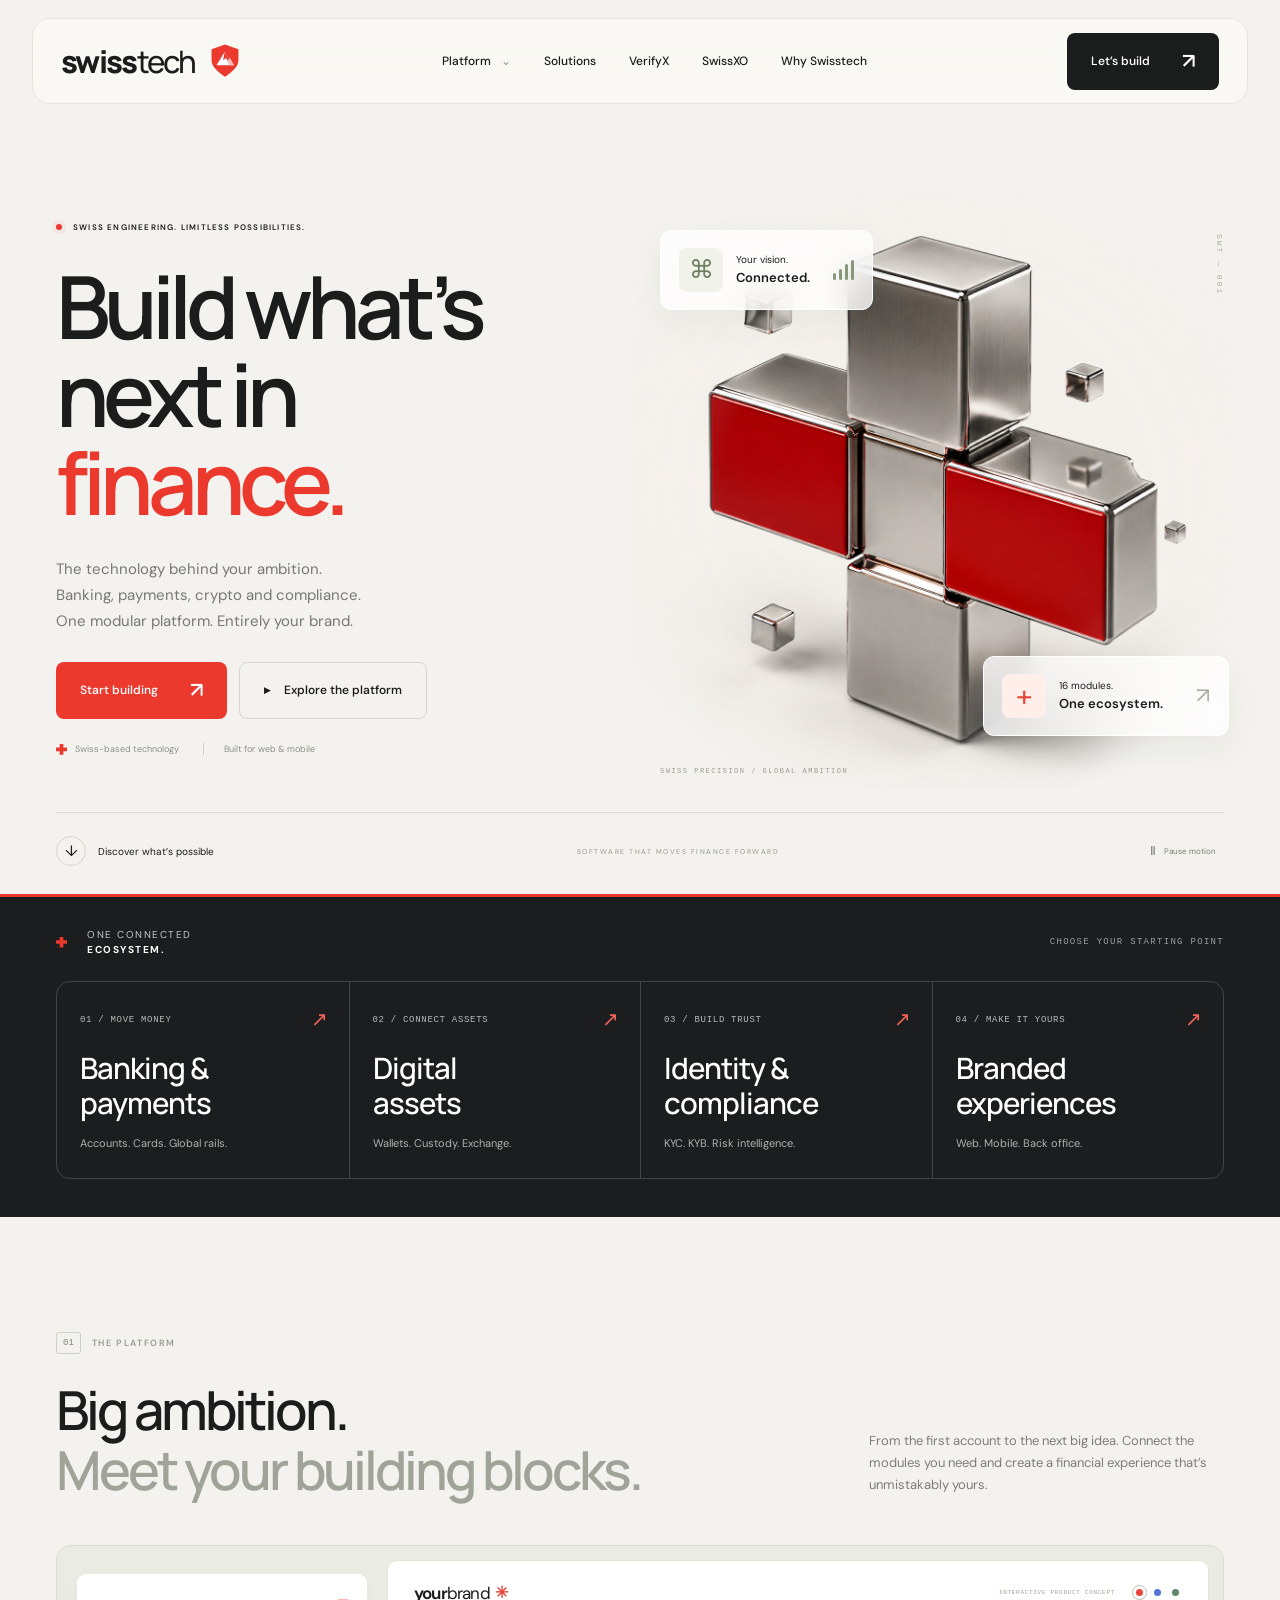
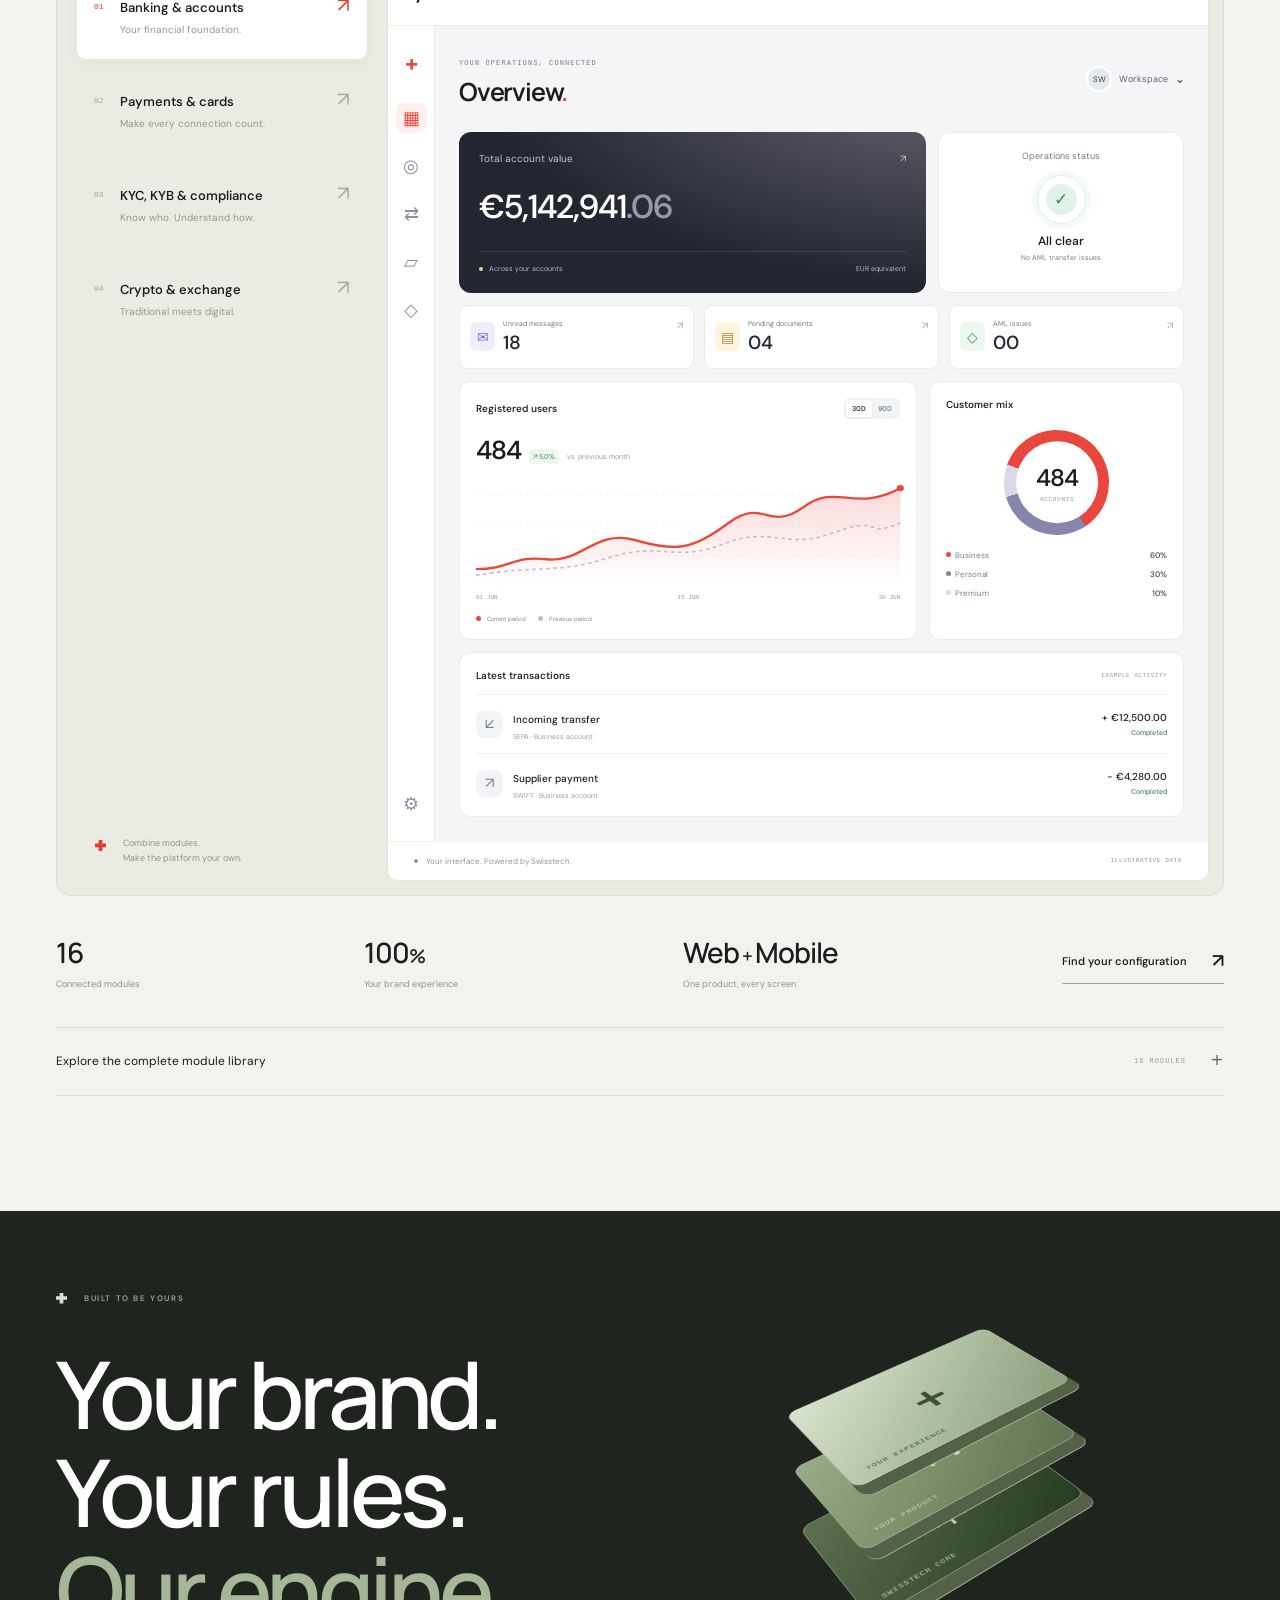
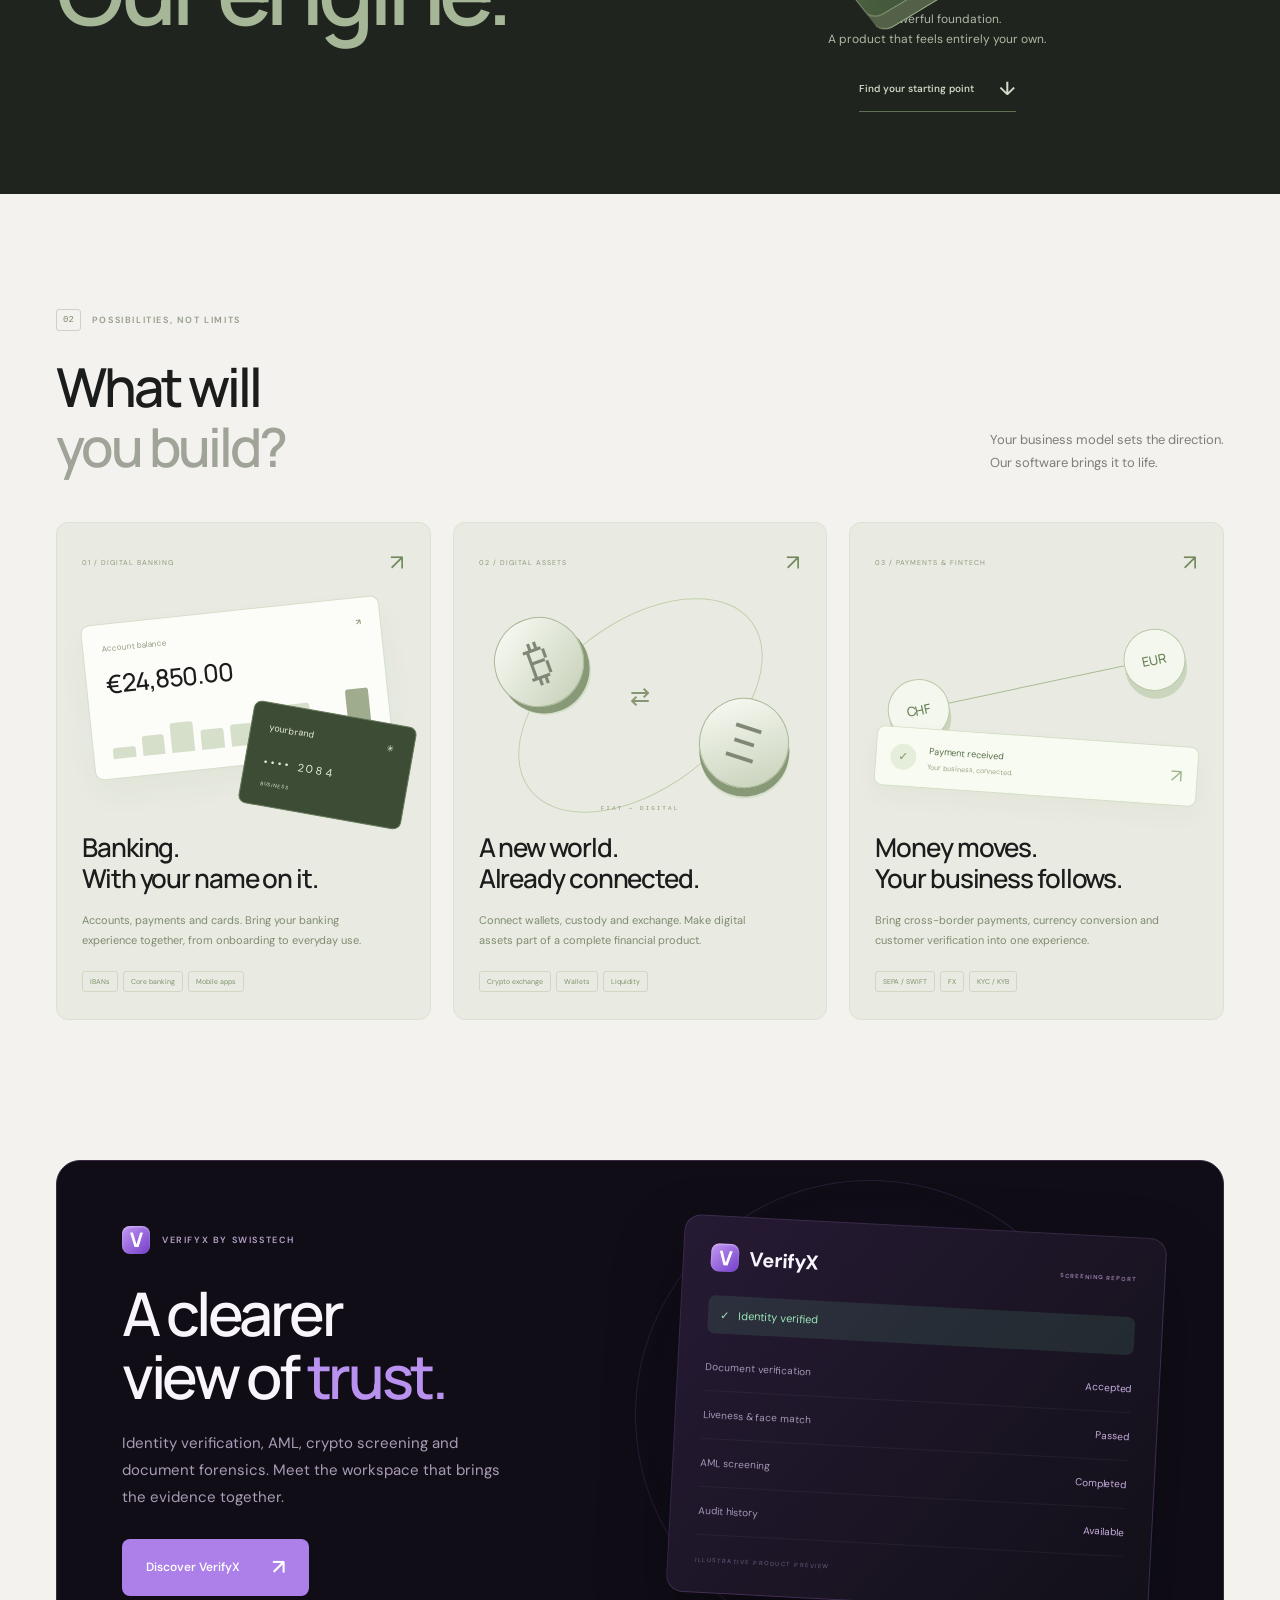
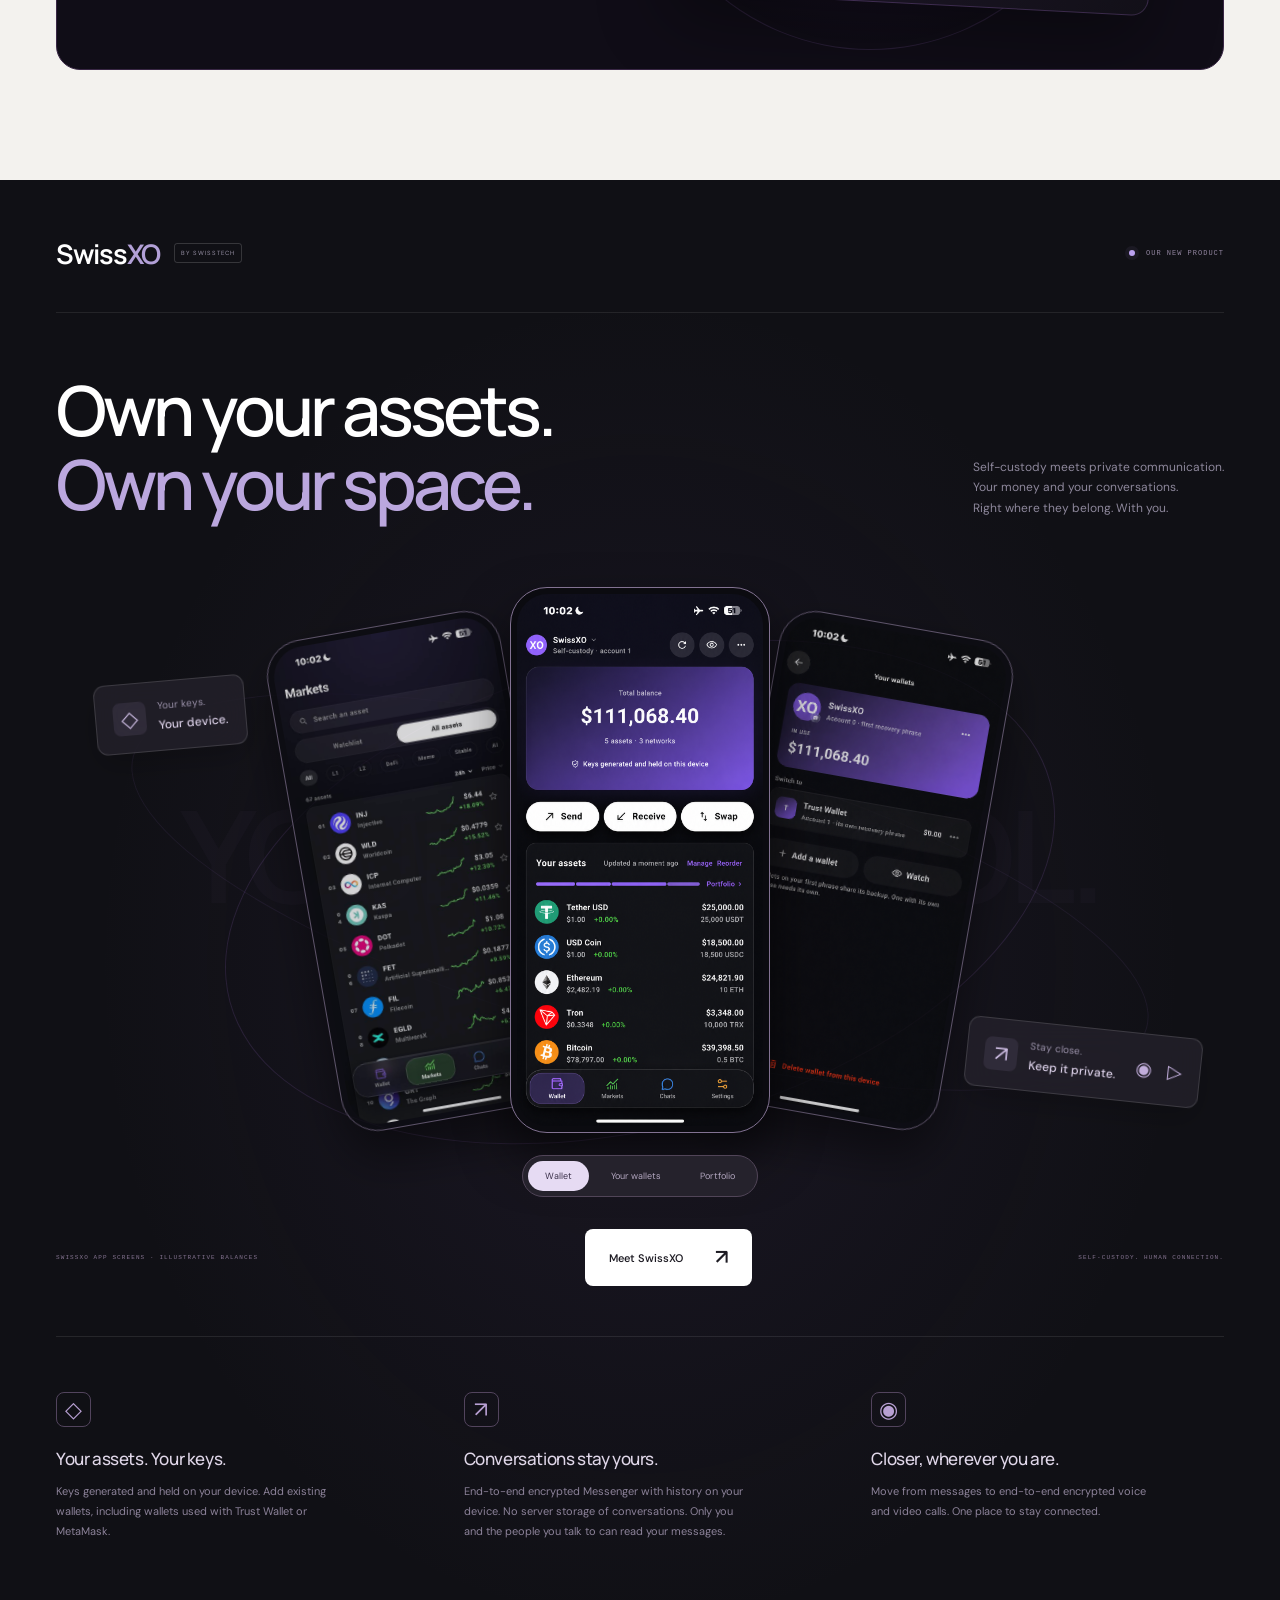
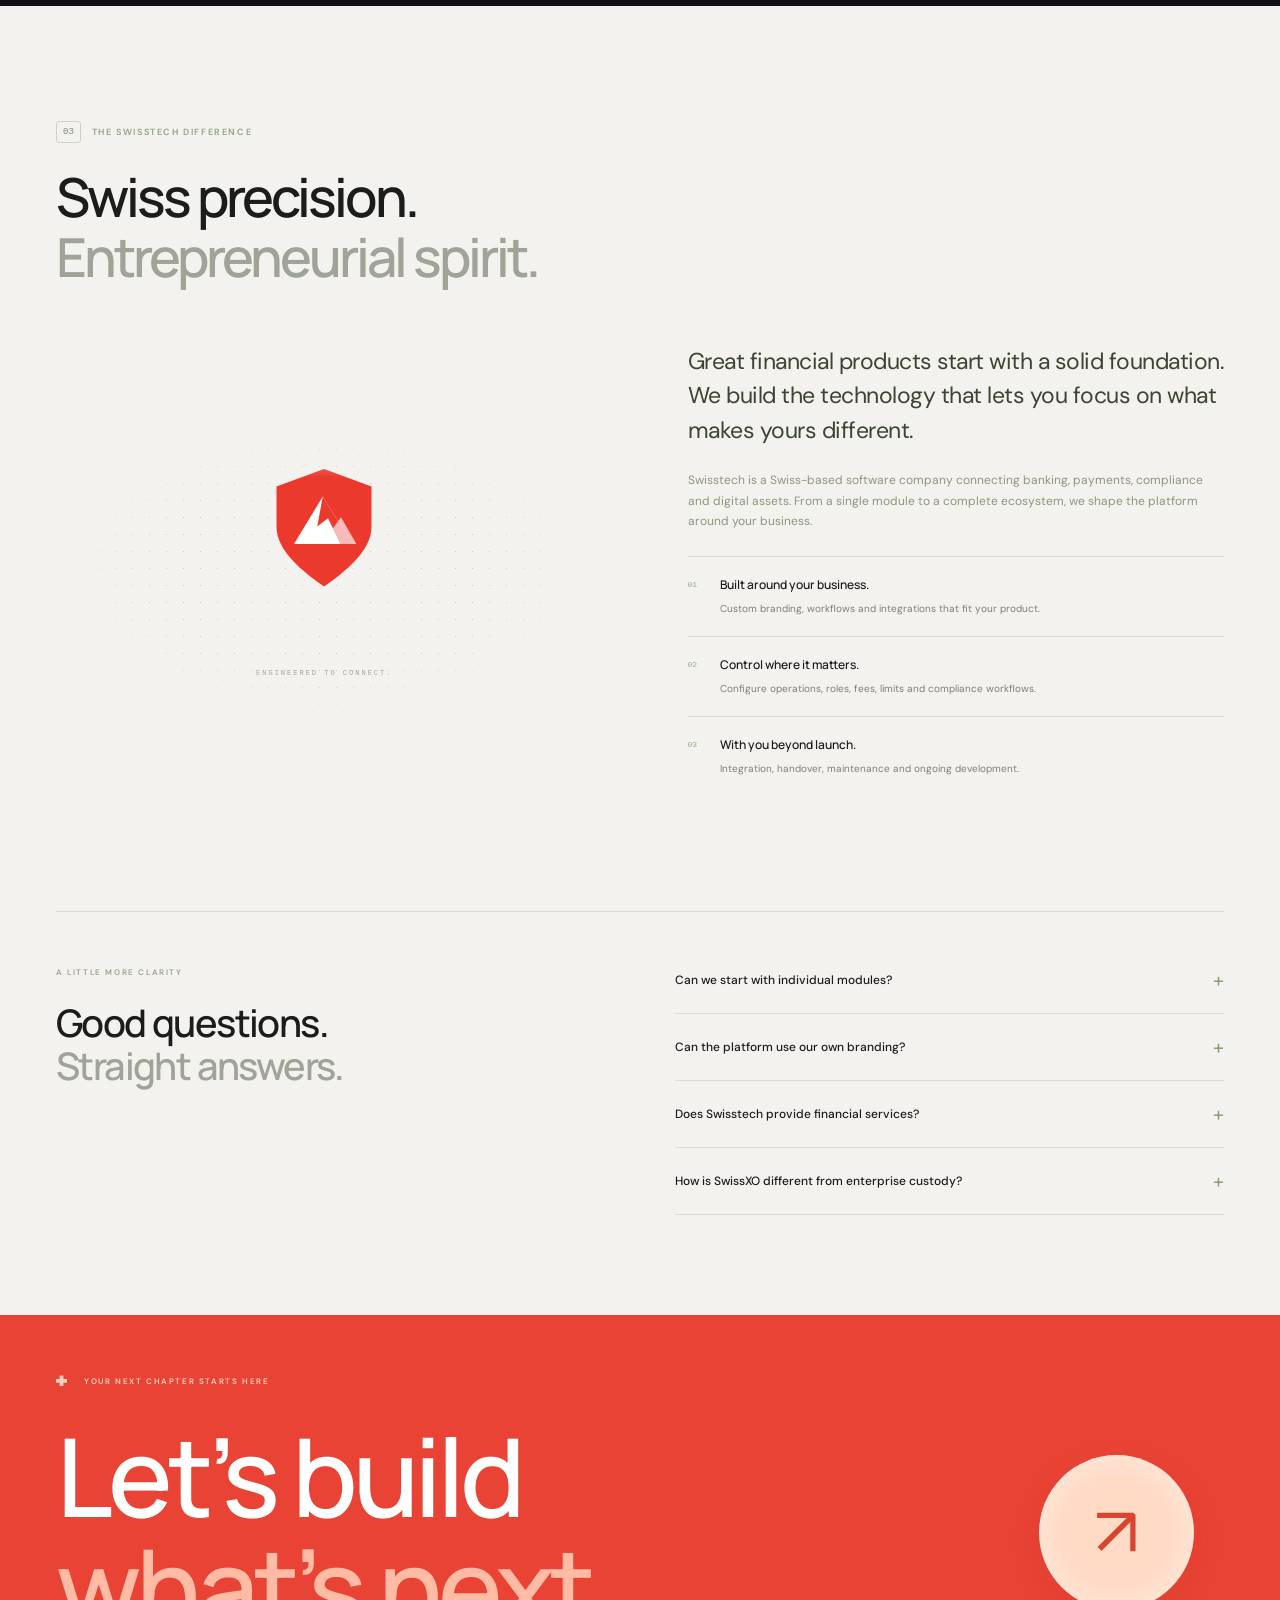
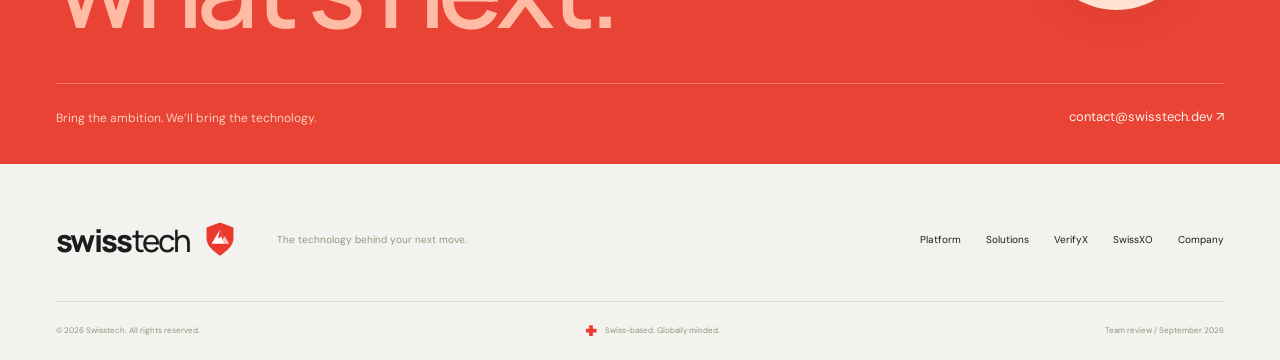
==== commit 725711fa: "Publish audited Swisstech website release Synchronize VerifyX and Messenger content across all pages" ====
--- a/index.html
+++ b/index.html
@@ -10,18 +10,20 @@
     <meta name="theme-color" content="#f3f2ee" />
     <meta name="robots" content="noindex, nofollow" />
     <title>Swisstech — Build what’s next in finance.</title>
-    <link rel="icon" href="./favicon.svg?v=6" />
+    <link rel="icon" href="./favicon.svg?v=9" />
     <link rel="preload" as="image" href="./hero-sculpture.webp" />
-    <link rel="stylesheet" href="./styles.css" />
-    <link rel="stylesheet" href="./refinements.css?v=6" />
-    <script type="module" src="./app.js?v=8"></script>
-  <link rel="stylesheet" href="./brand.css?v=6" /></head>
+    <link rel="stylesheet" href="./styles.css?v=9" />
+    <link rel="stylesheet" href="./refinements.css?v=9" />
+    <script type="module" src="./app.js?v=9"></script>
+  <link rel="stylesheet" href="./brand.css?v=9" /><link rel="canonical" href="https://tobiasjenni.github.io/swisstech/" />
+<meta property="og:type" content="website" /><meta property="og:site_name" content="Swisstech" /><meta property="og:title" content="Swisstech — Build what’s next in finance." /><meta property="og:description" content="Build your next financial product with Swisstech. Modular banking, payments, crypto and compliance software — and SwissXO, our self-custody wallet and private communication app." /><meta property="og:url" content="https://tobiasjenni.github.io/swisstech/" /><meta name="twitter:card" content="summary" />
+</head>
   <body>
     <a class="skip" href="#main">Skip to content</a>
     <div class="scroll-progress" aria-hidden="true"></div>
     <header class="header">
       <a class="brand" href="#" aria-label="Swisstech home"
-        >swiss<span>tech</span><img class="brand-mark" src="./swisstech-mark.svg" alt="" width="34" height="37" /></a
+        >swiss<span>tech</span><img class="brand-mark" src="./swisstech-mark.svg?v=9" alt="" width="34" height="37" /></a
       ><button
         class="menu-toggle"
         aria-expanded="false"
@@ -41,6 +43,7 @@
       </button>
     </header>
     <main id="main">
+<noscript><p class="script-notice">Enable JavaScript to explore the interactive product previews. You can still browse the product information and <a href="mailto:contact@swisstech.dev">contact Swisstech</a>.</p></noscript>
       <section class="hero wrap">
         <div class="hero-copy">
           <div class="eyebrow">
@@ -94,7 +97,7 @@
             <span class="label-arrow">↗</span>
           </a>
           <div class="art-coordinate">SWISS PRECISION / GLOBAL AMBITION</div>
-          <div class="art-index">SWT® — 001</div>
+          <div class="art-index">SWT — 001</div>
         </div>
         <div class="hero-bottom">
           <a href="#platform"
@@ -529,8 +532,9 @@
               <span class="feature-symbol">↗</span>
               <h3>Conversations stay yours.</h3>
               <p>
-                End-to-end encrypted chat with conversation history stored
-                locally. Built around your private space.
+                End-to-end encrypted Messenger with history on your device.
+                No server storage of conversations. Only you and the people
+                you talk to can read your messages.
               </p>
             </article>
             <article>
@@ -557,7 +561,7 @@
         </div>
         <div class="company-body">
           <div class="company-mark" aria-hidden="true">
-            <img class="brand-mark" src="./swisstech-mark.svg" alt="" width="120" height="130" />
+            <img class="brand-mark" src="./swisstech-mark.svg?v=9" alt="" width="120" height="130" />
             <span>ENGINEERED TO CONNECT.</span>
           </div>
           <div class="company-copy">
@@ -680,7 +684,7 @@
     <footer class="footer wrap">
       <div class="footer-top">
         <a class="brand" href="#" aria-label="Swisstech home"
-          >swiss<span>tech</span><img class="brand-mark" src="./swisstech-mark.svg" alt="" width="34" height="37" /></a>
+          >swiss<span>tech</span><img class="brand-mark" src="./swisstech-mark.svg?v=9" alt="" width="34" height="37" /></a>
         <p>The technology behind your next move.</p>
         <div>
           <a href="#platform">Platform</a><a href="#solutions">Solutions</a
@@ -690,14 +694,14 @@
       <div class="footer-bottom">
         <span>© 2026 Swisstech. All rights reserved.</span
         ><span><i class="mini-cross"></i> Swiss-based. Globally minded.</span
-        ><span>Website preview / V.06</span>
+        ><span>Team review / September 2026</span>
       </div>
     </footer>
-    <dialog id="contact-dialog">
+    <dialog id="contact-dialog" aria-labelledby="contact-title" aria-describedby="contact-description">
       <button class="close-dialog" aria-label="Close contact form">×</button>
       <div class="eyebrow">LET’S BUILD SOMETHING</div>
-      <h2>Tell us your vision.</h2>
-      <p>Choose a starting point. We’ll take it from there.</p>
+      <h2 id="contact-title">Tell us your vision.</h2>
+      <p id="contact-description">Choose a starting point. We’ll take it from there.</p>
       <form id="contact-form">
         <label
           >Your name<input
@@ -721,6 +725,7 @@
             <option>Crypto & exchanges</option>
             <option>Payments & fintech</option>
             <option>KYC / KYB & compliance</option>
+            <option>VerifyX</option>
             <option>SwissXO</option>
             <option>Other / custom development</option>
           </select></label
--- a/brand.css
+++ b/brand.css
@@ -1,8 +1,10 @@
-/* Shared Swisstech identity. All pages use the same SVG master. */
-.brand,.swiss-brand{display:inline-flex;align-items:center;white-space:nowrap}
-.brand .brand-mark,.swiss-brand .brand-mark{display:block;flex:none;width:34px;height:37px;margin-left:12px;object-fit:contain}
-.brand img,.swiss-brand img{max-width:none}
-.company-mark .brand-mark{width:120px;height:130px;display:block;margin:0 auto 35px}
-@media(max-width:650px){.brand .brand-mark,.swiss-brand .brand-mark{width:28px;height:31px;margin-left:9px}}
+/* Shared Swisstech identity. All pages use the same SVG master. */
+.brand,.swiss-brand{display:inline-flex;align-items:center;white-space:nowrap}
+.brand .brand-mark,.swiss-brand .brand-mark{display:block;flex:none;width:34px;height:37px;margin-left:12px;object-fit:contain}
+.brand img,.swiss-brand img{max-width:none}
+.company-mark .brand-mark{width:120px;height:130px;display:block;margin:0 auto 35px}
+@media(max-width:650px){.brand .brand-mark,.swiss-brand .brand-mark{width:28px;height:31px;margin-left:9px}}
 @media(max-width:380px){.v-header{gap:9px;padding:14px 12px}.v-header .swiss-brand{font-size:20px}.v-header .brand-mark{width:24px;height:26px;margin-left:8px}.v-header .portal-link{padding:8px;font-size:10px}.v-header .portal-link span{display:none}}
 @media(max-width:380px){.v-header .menu-toggle{white-space:nowrap;font-size:0}.v-header .menu-toggle span{font-size:16px;margin-left:0}}
+
+.script-notice{max-width:900px;margin:35px auto;padding:20px;border:1px solid currentColor;font-size:16px;line-height:1.6}.script-notice a{text-decoration:underline}
